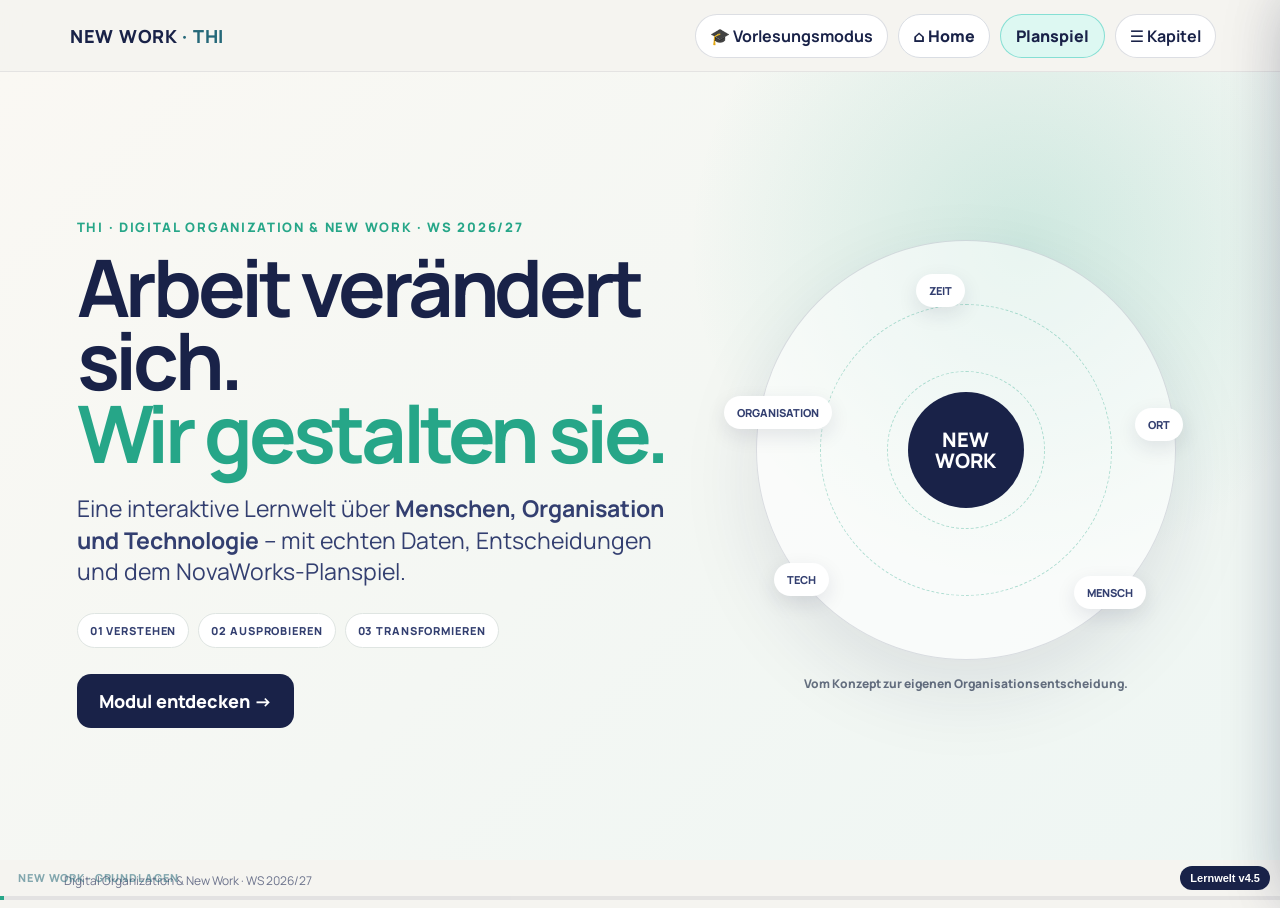
==== index.html @ 6d4b0b39 "Add files via upload" ====
<!doctype html>
<html lang="de">
<head>
  <meta charset="utf-8"/>
  <meta name="viewport" content="width=device-width, initial-scale=1"/>
  <title>New Work Lernwelt · THI</title>
  <link rel="preconnect" href="https://fonts.googleapis.com">
  <link rel="preconnect" href="https://fonts.gstatic.com" crossorigin>
  <link href="https://fonts.googleapis.com/css2?family=Manrope:wght@400;600;700;800&display=swap" rel="stylesheet">
  <link rel="stylesheet" href="styles.css?v=3.4"/>
<style id="k4-responsive-design">
.k4-slide{box-sizing:border-box!important;height:calc(100dvh - 126px)!important;max-height:850px!important;min-height:0!important;overflow:hidden!important;padding:12px 22px 16px!important;display:flex!important;flex-direction:column!important;gap:9px!important;color:#0b2852!important;background:#faf9f5!important}
.k4-slide *{box-sizing:border-box}.k4-top{display:flex;justify-content:space-between;color:#008d7b;font-weight:800;font-size:clamp(10px,1vw,13px);letter-spacing:.12em}.k4-slide h1{font-size:clamp(23px,3vw,40px)!important;line-height:1.07!important;letter-spacing:-.035em!important;margin:0 0 2px!important;max-width:none!important}.k4-slide h2{font-size:clamp(25px,3.1vw,43px)!important;line-height:1.1!important;margin:0!important;letter-spacing:-.03em}.k4-slide h3{font-size:clamp(13px,1.3vw,19px)!important;line-height:1.2!important;margin:0 0 7px!important}.k4-slide p{font-size:clamp(12px,1.12vw,16px)!important;line-height:1.35!important;margin:0!important}.k4-intro{max-width:1000px;color:#344965}.k4-eyebrow{font-size:13px;letter-spacing:.15em;font-weight:800;color:#008d7b;margin-bottom:12px}.k4-panel{padding:clamp(10px,1.4vw,18px);background:#fff;border:1px solid #e9e5dc;border-radius:14px;min-height:0;overflow:hidden}.k4-panel p{color:#344965}.k4-twocol{display:grid;grid-template-columns:1fr 1fr;gap:12px;flex:1;min-height:0;align-content:stretch}.k4-twocol .k4-panel{display:flex;flex-direction:column;justify-content:center}.k4-split{display:grid;grid-template-columns:1fr 1fr;gap:18px;flex:1;min-height:0}.k4-stack{display:grid;grid-template-columns:1fr 1fr;gap:10px;min-height:0}.k4-stack .k4-intro{grid-column:1/-1}.k4-editorial .k4-stack{grid-template-columns:1fr 1fr;grid-template-rows:auto 1fr 1fr}.k4-visual{background:#edf3f0;border-radius:18px;padding:18px;display:flex;flex-direction:column;justify-content:center;gap:12px;min-height:0}.k4-visual>p{font-weight:600}.k4-photo{min-height:0;overflow:hidden;border-radius:18px}.k4-photo img{width:100%;height:100%;object-fit:cover}.k4-bottomnote{padding:10px 16px;border-left:4px solid #008d7b;background:#e9f2ee;border-radius:7px;font-size:clamp(12px,1.05vw,15px);font-weight:700}.k4-hero{display:grid;grid-template-columns:1fr 1fr;gap:20px;flex:1;min-height:0;align-items:center}.k4-hero>div{padding:18px}.k4-hero p{font-size:clamp(16px,1.6vw,22px)!important;margin-top:20px!important}.k4-hero img{width:100%;height:100%;object-fit:cover;border-radius:20px}.k4-pillrow{display:flex;gap:8px;flex-wrap:wrap;margin-top:24px}.k4-pillrow span{padding:9px 12px;background:#e5eee9;border-radius:30px;font-weight:700;font-size:13px}.k4-est-layout{display:grid;grid-template-columns:1.5fr .6fr;gap:18px;flex:1;min-height:0}.k4-est-main{display:flex;flex-direction:column;justify-content:center;gap:14px;min-height:0}.k4-est-main h2{max-width:880px}.k4-options{display:flex;flex-wrap:wrap;gap:9px}.k4-option{background:#f0ede7;border:1px solid #ddd7cb;padding:9px 13px;border-radius:10px;font-weight:700;font-size:clamp(12px,1.15vw,16px)}.k4-reveal{width:max-content;max-width:100%;border:0;border-radius:30px;padding:12px 22px;background:#008d7b;color:#fff;font-weight:800;font-size:15px;cursor:pointer}.k4-answer{background:#e8f4ef;border-left:5px solid #008d7b;padding:12px 16px;border-radius:12px}.k4-answer[hidden]{display:none!important}.k4-answer strong{font-size:clamp(18px,2.2vw,28px)}.k4-answer p{margin:5px 0!important}.k4-answer small{font-size:11px;color:#4d6474}.k4-est-graphic{border-radius:20px;background:#e5f0eb;display:flex;flex-direction:column;align-items:center;justify-content:center;gap:10px;position:relative;overflow:hidden}.k4-num{font-size:clamp(70px,10vw,150px);font-weight:800;line-height:1;z-index:1}.k4-num span{font-size:24px}.k4-circle{position:absolute;width:260px;height:260px;border:3px dashed #a5cbc0;border-radius:50%}.k4-est-graphic p{text-align:center;z-index:1;font-weight:700}.k4-pipeline{display:grid;grid-template-columns:repeat(4,1fr);gap:12px;flex:1;align-items:center}.k4-pipeline>div{background:#e6efec;border-radius:16px;padding:18px;min-height:155px;display:flex;flex-direction:column;justify-content:center;gap:8px}.k4-pipeline b{font-size:28px;color:#008d7b}.k4-pipeline strong{font-size:clamp(15px,1.6vw,23px)}.k4-pipeline span{font-size:13px}.k4-loop{display:grid;grid-template-columns:1fr 1fr;gap:12px}.k4-loop span{padding:18px 8px;background:#fff;border:2px solid #b6d3c8;border-radius:14px;text-align:center;font-weight:800}.k4-ai-flow>div{background:#fff;padding:12px;border-radius:10px;text-align:center;font-weight:700}.k4-ai-flow>span{text-align:center;font-size:21px}.k4-ai-flow small,.k4-visual small{font-size:11px}.k4-peoplegrid{display:grid;grid-template-columns:repeat(4,1fr);gap:10px;flex:1;min-height:0}.k4-peoplegrid article{background:#fff;border:1px solid #e4e0d9;border-radius:16px;padding:14px;display:flex;flex-direction:column;gap:8px;overflow:hidden}.k4-avatar{background:#dcebe6;color:#087b70;width:52px;height:52px;border-radius:50%;display:grid;place-items:center;font-size:26px;font-weight:800}.k4-peoplegrid p{font-size:clamp(11px,1vw,14px)!important}.k4-bar{display:grid;grid-template-columns:75px 1fr 35px;align-items:center;gap:9px}.k4-bar>div{height:12px;border-radius:20px;background:#c8d8d3;overflow:hidden}.k4-bar i{height:100%;display:block;background:#008d7b}.k4-quote{padding:15px 20px;background:#dfece6;border-left:6px solid #008d7b;font-size:clamp(16px,1.5vw,22px);font-weight:700;border-radius:10px}
@media(max-height:760px){.k4-slide{height:calc(100dvh - 108px)!important;padding:7px 16px!important;gap:6px!important}.k4-slide h1{font-size:clamp(22px,2.4vw,33px)!important}.k4-slide h2{font-size:clamp(22px,2.8vw,35px)!important}.k4-panel{padding:9px 12px}.k4-panel h3{margin-bottom:3px!important}.k4-est-main{gap:8px}.k4-reveal{padding:8px 17px}.k4-peoplegrid article{padding:9px}}
@media(max-width:900px){.k4-slide{padding:10px!important}.k4-split{gap:8px}.k4-panel{padding:9px}.k4-est-layout{grid-template-columns:1fr .3fr}.k4-est-graphic p{display:none}.k4-peoplegrid{gap:6px}.k4-peoplegrid article{padding:8px}}


.k4v-slide.k4v-hasbg{position:relative;isolation:isolate;overflow:hidden!important}
.k4v-slide.k4v-hasbg::before{content:"";position:absolute;inset:0;background-image:var(--k4bg);background-size:cover;background-position:center;opacity:.12;z-index:-2}
.k4v-slide.k4v-hasbg::after{content:"";position:absolute;inset:0;background:linear-gradient(180deg,rgba(251,250,247,.93),rgba(251,250,247,.98));z-index:-1}
.k4v-bg-people{--k4bg:url(assets/block3/k4_leadership_photo.png)}
.k4v-bg-office{--k4bg:url(assets/block3/k4_strategy_photo.png)}
.k4v-bg-lounge{--k4bg:url(assets/block3/k4_discussion_photo.png)}
.k4v-bg-focus{--k4bg:url(assets/block3/k4_collab_photo.png)}
.k4v-bg-collab{--k4bg:url(assets/block3/k4_profiles_photo.png)}
.k4v-bg-meeting{--k4bg:url(assets/block3/k4_strategy_photo.png)}
.k4v-bg-hybrid{--k4bg:url(assets/block3/k4_care_photo.png)}
.k4v-bg-teamwork{--k4bg:url(assets/block3/k4_discussion_photo.png)}
.k4v-slide .k4v-covercopy,.k4v-slide .k4v-mediacopy,.k4v-slide .k4v-finalcopy,.k4v-slide .k4v-covergrid>div,.k4v-slide .k4v-takeaway,.k4v-slide .k4v-foot,.k4v-slide .k4v-call,.k4v-slide .k4v-side,.k4v-slide .k4v-stat,.k4v-slide .k4v-note,.k4v-slide .k4v-box{backdrop-filter:saturate(1.05);}
.k4v-slide .k4v-covercopy,.k4v-slide .k4v-mediacopy,.k4v-slide .k4v-finalcopy{background:rgba(255,255,255,.78);border:1px solid rgba(16,43,78,.08);border-radius:22px;padding:18px 20px}
.k4v-photo{box-shadow:0 10px 28px rgba(16,43,78,.12)}
.k4v-photo.k4v-photo-contain{background-size:contain!important;background-repeat:no-repeat;background-position:center;background-color:#f2f5f5}

.k4v-slide.k4v-hasbg::before{opacity:.18!important;filter:saturate(1.02) contrast(1.02)}
.k4v-slide .k4v-photo{background-color:#eef3f2;background-size:cover;background-position:center;overflow:hidden}
.k4v-slide .k4v-photo::after{content:"";position:absolute;inset:0;background:linear-gradient(180deg,rgba(0,0,0,.04),rgba(0,0,0,.18));pointer-events:none}
.k4v-slide .k4-photo-label{position:absolute;left:18px;bottom:16px;background:rgba(255,255,255,.88);padding:8px 12px;border-radius:999px;color:#0f6f69;font-weight:700;backdrop-filter:blur(6px)}
.k4v-slide .k4v-body{position:relative}
.k4v-photostamp{position:absolute;right:12px;bottom:10px;width:220px;height:128px;border-radius:18px;overflow:hidden;border:1px solid rgba(16,43,78,.08);box-shadow:0 12px 30px rgba(16,43,78,.16)}
.k4v-photostamp-image{width:100%;height:100%;background-size:cover;background-position:center}
.k4v-slide.k4v-cycle .k4v-photostamp,.k4v-slide.k4v-ai .k4v-photostamp,.k4v-slide.k4v-tools .k4v-photostamp,.k4v-slide.k4v-debrief .k4v-photostamp{width:240px;height:136px}
.k4v-slide.k4v-profiles .k4v-photostamp,.k4v-slide.k4v-reveal-slide .k4v-photostamp{top:10px;bottom:auto}
.k4v-slide.k4v-final .k4v-finalgrid{align-items:stretch}
.k4v-slide.k4v-final .k4v-photo{min-height:290px}

.k4v-slide .k4v-takeaway{background:rgba(230,245,242,.86)}
.sim-pane[data-pane="promotion"] .mission-list{display:grid;gap:14px}
.sim-pane[data-pane="promotion"] .mission{align-items:flex-start}

/* Kapitel 4 – didaktisch neu gestaltet, 2026-10-29 */
.k4v-slide{box-sizing:border-box!important;display:flex!important;flex-direction:column!important;gap:clamp(10px,1.6vh,18px)!important;height:min(100%,calc(100dvh - 112px))!important;min-height:0!important;padding:clamp(14px,2vh,25px) clamp(18px,2.5vw,42px)!important;overflow:hidden!important;color:#102b4e;background:#fbfaf7}
.k4v-slide *{box-sizing:border-box}.k4v-top{display:flex;justify-content:space-between;gap:16px;align-items:center;font-size:clamp(10px,1.05vw,13px);font-weight:800;letter-spacing:.12em;color:#008c80}.k4v-top b{color:#b9b1a2}.k4v-heading{flex:0 0 auto}.k4v-heading h1{font-size:clamp(25px,3.15vw,46px)!important;line-height:1.07!important;letter-spacing:-.035em!important;margin:0!important;max-width:1100px}.k4v-heading p{font-size:clamp(14px,1.25vw,18px)!important;line-height:1.3!important;margin:8px 0 0!important}.k4v-body{flex:1;min-height:0;display:flex;flex-direction:column;justify-content:center}.k4v-foot{font-size:clamp(10px,.9vw,12px);color:#52667a;border-top:1px solid #e1e4e5;padding-top:7px;flex-shrink:0}.k4v-slide h2{font-size:clamp(20px,2.1vw,29px)!important;line-height:1.13!important;margin:0 0 13px!important}.k4v-slide h3{font-size:clamp(17px,1.45vw,21px)!important;line-height:1.16!important;margin:0 0 8px!important}.k4v-slide p{font-size:clamp(14px,1.23vw,18px)!important;line-height:1.4!important;margin:0 0 12px!important}.k4v-covergrid,.k4v-mediawide,.k4v-finalgrid{display:grid;grid-template-columns:1fr 1fr;gap:clamp(16px,2.3vw,32px);height:100%;min-height:0}.k4v-photo{min-height:0;border-radius:22px;background-size:cover;background-position:center;position:relative;overflow:hidden}.k4v-photo:after{content:"";position:absolute;inset:50% 0 0;background:linear-gradient(transparent,rgba(4,22,43,.62))}.k4v-photo span{position:absolute;bottom:20px;left:24px;z-index:1;color:#fff;font-size:22px;font-weight:800}.k4v-covercopy,.k4v-mediacopy,.k4v-finalcopy{display:flex;flex-direction:column;justify-content:center;gap:clamp(10px,1.4vh,18px);min-height:0}.k4v-tag,.k4v-kicker,.k4v-step{font-size:12px;font-weight:850;letter-spacing:.12em;color:#008e7e}.k4v-covercopy h2{font-size:clamp(23px,2.5vw,36px)!important}.k4v-chips,.k4v-steps{display:flex;gap:8px;flex-wrap:wrap}.k4v-chips span,.k4v-steps span{background:#e5f2ed;border:1px solid #b8d9ce;border-radius:999px;padding:8px 12px;font-size:13px;font-weight:750}.k4v-estgrid{display:grid;grid-template-columns:1.35fr .65fr;gap:28px;align-items:stretch;height:100%;min-height:0}.k4v-question{display:flex;flex-direction:column;justify-content:center;align-items:flex-start;gap:clamp(12px,2vh,23px)}.k4v-bigquestion{font-size:clamp(22px,2.45vw,37px);font-weight:850;letter-spacing:-.03em;line-height:1.17;max-width:780px}.k4v-options{display:flex;flex-wrap:wrap;gap:10px}.k4v-options span{padding:10px 17px;border:1px solid #d1dcd9;background:white;border-radius:12px;font-size:clamp(14px,1.3vw,18px);font-weight:750}.k4v-reveal{background:#007f73!important;color:white!important;border:0!important;border-radius:12px!important;padding:13px 20px!important;font-size:16px!important;font-weight:800!important;cursor:pointer}.k4v-answer{padding:13px 18px!important;background:#e9f6ee!important;border:1px solid #abd4c2!important;border-radius:14px!important;width:min(100%,720px)}.k4v-answer[hidden]{display:none!important}.k4v-answer strong{font-size:clamp(20px,2vw,29px)}.k4v-answer p{margin:5px 0!important}.k4v-answer small{font-size:12px;color:#52667a}.k4v-estart{border-radius:24px;background:radial-gradient(circle at 50% 42%,#cce9df,#e8f0ec 58%,#f2f2ed);display:flex;flex-direction:column;align-items:center;justify-content:center;padding:20px;text-align:center}.k4v-estmark{font-size:clamp(90px,13vw,210px);line-height:1;color:#0b7d72;font-weight:900}.k4v-estart p{max-width:250px;color:#40576a}.k4v-pipeline,.k4v-broken,.k4v-cyclelayout,.k4v-airow,.k4v-scorelayout,.k4v-decision,.k4v-debriefgrid{display:grid;grid-template-columns:1fr 1fr;gap:26px;height:100%;min-height:0}.k4v-pipe{display:flex;flex-direction:column;align-items:center;justify-content:center;gap:5px}.k4v-pipestep{width:var(--w);padding:clamp(12px,1.8vh,23px);background:#e2f0e9;border:2px solid #b5d6c8;border-radius:16px;text-align:center}.k4v-pipestep:nth-of-type(3){background:#cfe7e1}.k4v-pipestep:last-child{background:#b6d9d0}.k4v-pipestep span{display:block;font-size:clamp(14px,1.3vw,19px);font-weight:800}.k4v-pipestep strong{display:block;font-size:clamp(12px,1.08vw,16px);font-weight:500}.k4v-down{font-size:22px;color:#0b8c7c}.k4v-aside,.k4v-brokenexplain,.k4v-cyclecopy,.k4v-ai-copy,.k4v-scorecopy,.k4v-decisionright,.k4v-decisionleft{display:flex;flex-direction:column;justify-content:center;padding:clamp(16px,2vw,30px);background:white;border:1px solid #e1e5e3;border-radius:20px;min-height:0}.k4v-note,.k4v-muted{font-size:clamp(11px,.98vw,14px)!important;color:#586b7c}.k4v-note{background:#f3f1ec;padding:9px 12px;border-radius:10px}.k4v-brokenstory{border-radius:24px;background:#e5f2ec;display:flex;flex-direction:column;justify-content:center;align-items:center;text-align:center;padding:22px}.k4v-number{font-size:clamp(58px,7vw,100px);font-weight:900;line-height:1}.k4v-number span{font-size:clamp(19px,2vw,27px);font-weight:700}.k4v-number.accent{color:#008c7c}.k4v-versus{font-size:14px;color:#647589;margin:6px}.k4v-takeaway{background:#e8f4ee;border-left:5px solid #008e7e;border-radius:8px;padding:14px 16px;font-size:clamp(13px,1.18vw,17px);line-height:1.38}.k4v-cycle{position:relative;border-radius:24px;background:#e9f2ed;display:grid;grid-template-columns:1fr 1fr;grid-template-rows:1fr 1fr;gap:24px;padding:28px;min-height:0}.k4v-cycnode{display:flex;align-items:center;gap:10px;background:white;border:2px solid #afd4c4;border-radius:15px;padding:15px;z-index:1}.k4v-cycnode b{display:grid;place-items:center;flex:0 0 35px;height:35px;background:#007e73;color:white;border-radius:50%}.k4v-cycnode span{font-size:clamp(13px,1.15vw,17px);font-weight:750}.k4v-cyclecenter{position:absolute;top:50%;left:50%;transform:translate(-50%,-50%);z-index:2;background:#007d72;color:white;border:6px solid #e9f2ed;border-radius:50%;width:130px;height:130px;display:grid;place-items:center;text-align:center;font-size:16px;font-weight:800}.k4v-cycarrow{position:absolute;font-size:35px;font-weight:900;color:#007e73;z-index:2}.k4v-cycarrow.a1{left:50%;top:15%;transform:translateX(-50%)}.k4v-cycarrow.a2{right:20%;top:50%;transform:translateY(-50%)}.k4v-cycarrow.a3{left:50%;bottom:12%;transform:translateX(-50%)}.k4v-ai-process{display:flex;flex-direction:column;justify-content:center;align-items:stretch;gap:4px;background:#e9f2ed;border-radius:20px;padding:20px}.k4v-ai-step{display:flex;align-items:center;gap:16px;background:white;border:1px solid #cbded6;padding:clamp(11px,1.5vh,20px);border-radius:14px}.k4v-ai-step span{display:grid;place-items:center;background:#007d72;color:white;width:38px;height:38px;border-radius:50%;font-weight:850}.k4v-ai-step b{display:block;font-size:clamp(15px,1.3vw,19px)}.k4v-ai-step small{font-size:clamp(12px,1vw,15px)}.k4v-ai-step.warn{border-color:#d6a06b;background:#fff7ed}.k4v-ai-arrow{text-align:center;font-size:21px;color:#008e7e}.k4v-case{padding:13px;border:1px solid #dfd0b9;border-radius:12px;background:#fff8ee;font-size:clamp(13px,1.08vw,16px);line-height:1.4}.k4v-toolgrid,.k4v-factgrid,.k4v-profilegrid{display:grid;grid-template-columns:1fr 1fr;gap:15px;min-height:0;flex:1}.k4v-card{border-radius:18px;background:#fff;border:1px solid #dfe6e1;padding:clamp(13px,1.6vw,24px);display:flex;flex-direction:column;justify-content:center}.k4v-bottomline{font-size:clamp(14px,1.25vw,18px);font-weight:800;text-align:center;background:#e4f2e9;border-radius:12px;padding:11px}.k4v-mediawide.reverse{grid-template-columns:1.1fr .9fr}.k4v-profile{display:flex;align-items:center;gap:17px;background:#fff;border:1px solid #dce5df;border-radius:17px;padding:clamp(12px,1.4vw,21px)}.k4v-avatar{width:clamp(65px,7vw,100px);height:clamp(65px,7vw,100px);border-radius:50%;flex:0 0 auto;display:grid;place-items:center;font-size:clamp(28px,3vw,44px);font-weight:900;color:#fff;background:#376d7d}.k4v-avatar.av1{background:#b56b62}.k4v-avatar.av2{background:#607c4c}.k4v-avatar.av3{background:#7d668e}.k4v-role{font-size:clamp(12px,1vw,15px);color:#536d7a;font-weight:700;margin-bottom:6px}.k4v-profile p{margin:0!important}.k4v-task{display:flex;gap:20px;align-items:center;background:#dff0e8;border-radius:14px;padding:13px 18px;font-size:clamp(13px,1.12vw,17px)}.k4v-task b{flex:0 0 auto}.k4v-score{display:flex;flex-direction:column;justify-content:center;gap:clamp(12px,2vh,22px);padding:25px;background:#e7f1ec;border-radius:20px}.k4v-scoreline{display:grid;grid-template-columns:90px 1fr 42px;gap:12px;align-items:center;font-size:clamp(15px,1.3vw,19px);font-weight:800}.k4v-track{height:20px;background:#cbdcd5;border-radius:999px;overflow:hidden}.k4v-track i{display:block;background:#00877a;height:100%;border-radius:999px}.k4v-weightrow{display:flex;justify-content:space-between;border-bottom:1px solid #e1e6e4;padding:9px 0;font-size:clamp(14px,1.15vw,17px)}.k4v-decisionright ol{padding-left:23px;font-size:clamp(15px,1.3vw,19px);line-height:1.7}.k4v-debriefhero{background:#e2f0e9;border-radius:20px;padding:28px;display:flex;flex-direction:column;justify-content:center}.k4v-debriefhero span{font-size:12px;letter-spacing:.13em;color:#007d72;font-weight:900}.k4v-debriefquestions{display:flex;flex-direction:column;justify-content:center;gap:13px}.k4v-debriefquestions>div{display:flex;align-items:center;gap:15px;background:#fff;border:1px solid #e1e7e2;border-radius:13px;padding:14px;font-size:clamp(14px,1.2vw,18px)}.k4v-debriefquestions b{color:#008e7e;font-size:24px}.k4v-finalgrid{grid-template-columns:.9fr 1.1fr}.k4v-finalpoint{display:flex;gap:13px;align-items:center}.k4v-finalpoint b{flex:0 0 42px;height:42px;border-radius:50%;display:grid;place-items:center;background:#007e73;color:white}.k4v-finalpoint p{margin:0!important}
@media(max-width:950px){.k4v-slide{padding:13px 16px!important;gap:9px!important}.k4v-heading h1{font-size:clamp(23px,3vw,34px)!important}.k4v-slide p{font-size:13px!important}.k4v-slide h2{font-size:20px!important}.k4v-slide h3{font-size:16px!important}.k4v-covergrid,.k4v-mediawide,.k4v-estgrid,.k4v-pipeline,.k4v-broken,.k4v-cyclelayout,.k4v-airow,.k4v-scorelayout,.k4v-decision,.k4v-debriefgrid{gap:12px}.k4v-card{padding:10px}.k4v-cycle{padding:12px;gap:10px}.k4v-cyclecenter{width:85px;height:85px;font-size:11px}.k4v-cycnode{padding:7px;gap:5px}.k4v-cycnode b{flex-basis:25px;height:25px}.k4v-cycnode span{font-size:11px}.k4v-estmark{font-size:90px}.k4v-profile{padding:9px;gap:10px}.k4v-avatar{width:55px;height:55px;font-size:24px}.k4v-foot{font-size:10px}}
@media(max-height:690px){.k4v-slide{padding-top:10px!important;padding-bottom:9px!important;gap:7px!important}.k4v-heading h1{font-size:clamp(22px,2.5vw,34px)!important}.k4v-slide p{font-size:clamp(12px,1.05vw,15px)!important;line-height:1.28!important;margin-bottom:7px!important}.k4v-slide h2{font-size:clamp(17px,1.7vw,24px)!important;margin-bottom:7px!important}.k4v-slide h3{font-size:clamp(14px,1.2vw,18px)!important;margin-bottom:4px!important}.k4v-photo{border-radius:13px}.k4v-score{gap:7px}.k4v-estmark{font-size:85px}.k4v-takeaway{padding:9px}.k4v-foot{padding-top:4px}.k4v-cycnode{padding:8px}}


/* Kapitel 4: collision fixes and presentation-safe layouts */
.k4v-slide.k4v-photo-slide,.k4v-slide.k4v-reveal-slide{background:#fbfaf7!important;color:#102b4e!important}
.k4v-slide .k4v-reveal-btn{background:#007f73!important;color:#fff!important;border:0!important;border-radius:12px!important;padding:13px 20px!important;font-size:16px!important;font-weight:800!important;cursor:pointer}
.k4v-slide .k4v-photo{background-size:cover!important;background-repeat:no-repeat!important;background-position:center!important;min-height:0!important;position:relative!important;overflow:hidden!important}
.k4v-slide .k4v-photo:after{display:none!important}
.k4v-slide .k4v-mediawide{height:100%!important;min-height:0!important;align-items:stretch!important}
.k4v-slide .k4v-mediacopy{min-width:0!important;overflow:hidden!important;padding:12px!important}
.k4v-slide .k4v-mediacopy h2{font-size:clamp(19px,1.9vw,27px)!important;overflow-wrap:break-word!important}
.k4v-slide .k4v-mediacopy p{font-size:clamp(13px,1.12vw,17px)!important}
.k4v-slide .k4v-mediawide .k4v-photo{height:100%!important;max-height:390px!important}
.k4v-slide .k4v-cyclelayout{grid-template-columns:1.04fr .96fr!important;gap:18px!important}
.k4fixed-cycle{display:flex;flex-direction:column;justify-content:center;gap:4px;background:#eaf3ef;border-radius:18px;padding:15px 20px;min-height:0;overflow:hidden}
.k4fixed-step{display:flex;align-items:center;gap:15px;background:#fff;border:1px solid #bad9ce;border-radius:13px;padding:12px 15px;min-height:0}
.k4fixed-step b{flex:0 0 32px;display:grid;place-items:center;width:32px;height:32px;border-radius:50%;background:#007e73;color:#fff;font-size:17px}
.k4fixed-step span{font-size:clamp(13px,1.16vw,17px);font-weight:650;line-height:1.3}
.k4fixed-arrow{text-align:center;color:#007e73;font-size:19px;line-height:1}
.k4fixed-loop{text-align:center;color:#007e73;font-size:clamp(13px,1.1vw,16px);font-weight:800;margin-top:5px}
.k4v-slide .k4fixed-facts{display:grid;grid-template-columns:1fr 1fr;grid-template-rows:1fr 1fr;gap:13px;flex:1;min-height:0}
.k4v-slide .k4fixed-card{background:#fff!important;color:#102b4e!important;border:1px solid #cbded6!important;border-radius:16px!important;padding:clamp(12px,1.5vw,22px)!important;display:flex!important;flex-direction:column!important;justify-content:center!important;min-height:0!important}
.k4v-slide .k4fixed-card h3{color:#102b4e!important;margin:0 0 9px!important;font-size:clamp(18px,1.5vw,22px)!important}
.k4v-slide .k4fixed-card p{color:#243e57!important;font-size:clamp(14px,1.17vw,18px)!important;line-height:1.4!important;margin:0!important;opacity:1!important;visibility:visible!important}
.k4v-slide .k4v-task{color:#102b4e!important;background:#dff0e8!important;flex-shrink:0!important}
.k4v-slide .k4v-task *{color:#102b4e!important}
@media(max-width:900px){.k4v-slide .k4v-mediawide,.k4v-slide .k4v-cyclelayout{grid-template-columns:1fr 1fr!important;gap:10px!important}.k4v-slide .k4v-mediacopy{padding:5px!important}.k4fixed-cycle{padding:9px}.k4fixed-step{padding:7px}}


/* Block 3 Kapitel 4: neue Fotostrecke; keine Foto-Overlays */
.k4v-slide.k4v-hasbg::before{background-image:var(--k4bg)!important;opacity:.17!important;background-position:center 38%!important;background-size:cover!important;filter:none!important}
.k4v-slide.k4v-hasbg::after{background:linear-gradient(90deg,rgba(250,249,246,.94),rgba(250,249,246,.84))!important}
.k4v-slide .k4v-photo{background-size:contain!important;background-repeat:no-repeat!important;background-position:center!important;background-color:#e9eeeb!important;box-shadow:none!important}
.k4v-slide .k4v-photo::after{display:none!important}
.k4v-slide .k4v-photostamp{display:none!important}
.k4v-slide .k4v-photo-slide .k4v-photo{min-height:220px}
.k4v-slide .k4v-finalgrid .k4v-photo{background-size:contain!important}

/* Block 3 · Kapitel 6: Career Workshop */
.b3-career{box-sizing:border-box;max-height:100%;overflow:auto;padding:clamp(12px,2vw,28px)!important;display:flex;flex-direction:column;gap:12px}
.b3-career h1{font-size:clamp(30px,3.5vw,49px)!important;line-height:1.08!important;margin:2px 0!important;max-width:1100px}
.b3-career .lead{font-size:clamp(15px,1.5vw,20px)!important;line-height:1.3;margin:0 0 4px}
.b3career-grid{display:grid;grid-template-columns:repeat(4,minmax(0,1fr));gap:12px}
.b3career-grid article,.b3career-split>div,.b3career-stats article{background:rgba(255,255,255,.93);border:1px solid #dbe6e4;border-radius:16px;padding:15px;min-width:0}
.b3career-grid h3,.b3career-split h3{font-size:clamp(16px,1.5vw,21px);margin:5px 0 8px;color:#0b274a}
.b3career-grid p,.b3career-split p,.b3career-split li{font-size:clamp(13px,1.18vw,16px);line-height:1.32;margin:0 0 5px}
.b3career-num{color:#008a7d;font-weight:800;letter-spacing:.06em;font-size:16px}
.b3career-takeaway{background:#e6f4ef;border-left:5px solid #008a7d;border-radius:10px;padding:12px 16px;font-size:clamp(14px,1.2vw,17px)}
.b3career-stats{display:grid;grid-template-columns:repeat(4,minmax(0,1fr));gap:12px}
.b3career-stats article{display:flex;flex-direction:column;gap:6px;background:#edf7f4}
.b3career-stats strong{font-size:clamp(26px,3vw,43px);color:#007e73;line-height:1}
.b3career-stats span{font-size:clamp(12px,1.1vw,15px);line-height:1.3}
.b3career-split{display:grid;grid-template-columns:1fr 1fr;gap:12px}
.b3career-split ol{padding-left:21px;margin:4px 0}
.b3career-five{grid-template-columns:repeat(5,minmax(0,1fr))}
.b3-career .source-note{font-size:11px;line-height:1.25;margin:0}
@media(max-width:900px){.b3career-grid,.b3career-stats{grid-template-columns:repeat(2,minmax(0,1fr))}.b3career-five{grid-template-columns:repeat(3,minmax(0,1fr))}}


/* Kapitel 6 – KI-Recruiter Challenge: scoped layout */
.b3new.ai-recruiter{background:linear-gradient(130deg,#f9faf9 0%,#f4f8f7 65%,#eef7f5 100%);color:#10264a;overflow:auto}
.ai-recruiter .b3new-kicker{letter-spacing:.14em;color:#008f82;font-weight:800}
.ai-recruiter h1{font-size:clamp(2rem,4vw,4rem);line-height:1.05;margin:.3em 0 .45em;letter-spacing:-.04em}
.ai-recruiter .ai-lead{font-size:clamp(1rem,1.6vw,1.35rem);max-width:850px;line-height:1.42}
.ai-recruiter .ai-layout{display:grid;grid-template-columns:1fr 1fr;gap:18px;align-items:stretch;margin-top:20px}
.ai-recruiter .ai-panel{background:rgba(255,255,255,.92);border:1px solid #dfe9e7;border-radius:22px;padding:20px;box-shadow:0 12px 30px #10264a0b;min-width:0}
.ai-recruiter .ai-panel h2{font-size:clamp(1.2rem,2vw,1.8rem);margin:0 0 12px}
.ai-recruiter .ai-panel p,.ai-recruiter .ai-panel li{font-size:clamp(.93rem,1.2vw,1.13rem);line-height:1.42}
.ai-recruiter .ai-panel li{margin:0 0 9px}
.ai-recruiter .ai-tags{display:flex;gap:10px;flex-wrap:wrap;margin-top:14px}
.ai-recruiter .ai-tag{padding:8px 12px;border-radius:999px;background:#d9f4ed;color:#075e57;font-weight:750;font-size:.9rem}
.ai-recruiter .ai-dark{background:#10264a;color:white}
.ai-recruiter .ai-dark h2,.ai-recruiter .ai-dark p{color:white}
.ai-recruiter .ai-quote{border-left:5px solid #00a995;padding:10px 14px;background:#eef8f5;border-radius:0 12px 12px 0;margin:12px 0}
.ai-recruiter .ai-steps{display:grid;grid-template-columns:repeat(4,1fr);gap:12px;margin-top:18px}
.ai-recruiter .ai-step{border-radius:18px;background:white;border:1px solid #dbe7e5;padding:16px;min-height:135px}
.ai-recruiter .ai-step b{display:block;color:#008c80;font-size:1.2rem;margin-bottom:10px}
.ai-recruiter .ai-step span{font-size:1rem;line-height:1.35}
.ai-recruiter .ai-criteria{display:grid;grid-template-columns:1fr auto;gap:8px 15px;font-size:1.1rem}
.ai-recruiter .ai-criteria div{padding:7px 0;border-bottom:1px solid #e3e9e8}
.ai-recruiter .ai-footer{margin-top:16px;padding:12px 16px;border-radius:14px;background:#e2f5f0;color:#07574e;font-weight:700}
@media(max-width:850px){.ai-recruiter .ai-layout{grid-template-columns:1fr}.ai-recruiter .ai-steps{grid-template-columns:repeat(2,1fr)}}

</style>
<style id="k4-final-audit">
/* FINAL K4 image quality control – excludes ALL automatically injected stock images */
.k4v-slide{isolation:isolate;box-sizing:border-box!important;min-height:0!important;overflow:hidden!important}
.k4v-slide .b3-human-photo-strip,.k4v-slide .b3-photo-strip,.k4v-slide .scene-photo,.k4v-slide>.photo-strip,.k4v-slide>.b3-human-photo-strip{display:none!important}
.k4v-slide img:not(.k4-approved-image){display:none!important}
.k4v-slide .k4v-photo{background-repeat:no-repeat!important;background-size:contain!important;background-position:center!important;max-width:100%!important;min-width:0!important;filter:none!important;image-rendering:auto!important}
.k4v-slide.k4v-estimate{display:flex!important;flex-direction:column!important;height:calc(100dvh - 115px)!important;max-height:none!important;padding:20px 34px!important}
.k4v-slide.k4v-estimate .k4v-body{flex:1!important;min-height:0!important;display:flex!important;align-items:center!important}
.k4v-slide.k4v-estimate .k4v-estgrid{display:grid!important;grid-template-columns:minmax(0,1.65fr) minmax(250px,.7fr)!important;gap:clamp(12px,3vw,38px)!important;width:100%!important;align-items:center!important}
.k4v-slide.k4v-estimate .k4v-question{max-width:900px!important}
.k4v-slide.k4v-estimate .k4v-estart{background:linear-gradient(160deg,#e2f4ef,#e8eff8)!important;min-height:220px!important;max-height:49vh!important;display:flex!important;flex-direction:column!important;justify-content:center!important;align-items:center!important;overflow:hidden!important;border-radius:24px!important;padding:20px!important}
.k4v-slide.k4v-estimate .k4v-estmark{font-size:clamp(60px,9vw,130px)!important;line-height:1!important;color:#007f70!important;font-weight:900!important}
.k4v-slide.k4v-estimate .k4v-estart p{max-width:230px!important;text-align:center!important;font-size:clamp(13px,1.15vw,17px)!important}
.k4v-slide.k4v-estimate .k4v-bigquestion{font-size:clamp(24px,3vw,43px)!important;line-height:1.16!important}
.k4v-slide.k4v-estimate .k4v-heading{display:none!important}
.k4v-slide.k4v-estimate .k4v-answer{padding:10px 14px!important;max-height:25vh!important;overflow:auto!important}
.k4v-slide .k4v-mediawide{min-width:0!important;display:grid!important;grid-template-columns:minmax(260px,.84fr) minmax(0,1.16fr)!important;gap:24px!important;align-items:center!important}
.k4v-slide .k4v-mediawide .k4v-photo{width:100%!important;min-height:240px!important;height:min(47vh,400px)!important;max-height:400px!important}
.k4v-slide .k4v-mediacopy{min-width:0!important;overflow-wrap:normal!important}
.k4v-slide .k4v-mediawide .k4v-mediacopy h2{font-size:clamp(22px,2.5vw,36px)!important}
.k4v-slide .k4v-covergrid .k4v-photo{min-height:240px!important;max-height:48vh!important}
.k4v-slide .k4v-covergrid,.k4v-slide .k4v-finalgrid{min-width:0!important}
.k4v-slide.k4v-gamecover .k4v-photo{max-width:670px!important;max-height:40vh!important}
@media(max-width:760px){.k4v-slide.k4v-estimate .k4v-estgrid{grid-template-columns:minmax(0,1fr)!important}.k4v-slide.k4v-estimate .k4v-estart{display:none!important}.k4v-slide .k4v-mediawide{grid-template-columns:1fr!important}.k4v-slide .k4v-mediawide .k4v-photo{height:23vh!important;min-height:100px!important}}
</style>
  <link rel="stylesheet" href="block2-update.css?v=20261029"/>
<link rel="stylesheet" href="block2-kahoot-update.css?v=20261029"/>
</head>
<body>
  <header class="topbar">
    <button class="brand" data-go="home">NEW WORK <span>· THI</span></button>
    <div class="top-actions">
      <button id="modeBtn" class="ghost">🎓 Vorlesungsmodus</button>
      <button id="homeBtn" class="home-btn" type="button" title="Zur Übersicht" onclick="if(window.go){window.go(0)}else{location.reload()}">⌂ Home</button><button id="simulationBtn" class="simulation-top-btn">Planspiel</button><button id="menuBtn" class="ghost" type="button" onclick="document.getElementById('drawer').classList.add('open');document.getElementById('drawerBackdrop').classList.add('open')">☰ Kapitel</button>
    </div>
  </header>

  <div id="drawerBackdrop" class="drawer-backdrop" onclick="document.getElementById('drawer').classList.remove('open');this.classList.remove('open')"></div>
  <aside id="drawer" class="drawer">
    <button class="close" id="closeDrawer" type="button" onclick="document.getElementById('drawer').classList.remove('open');document.getElementById('drawerBackdrop').classList.remove('open')">×</button>
    <p class="eyebrow">LERNWELT</p>
    <h2>New Work · Grundlagen</h2>
    <nav id="drawerNav"></nav>
  </aside>

  <button id="exitPresentation" class="exit-presentation">✕ Lernmodus</button>
  <div class="presentation-nav" aria-label="Vorlesungsnavigation">
    <button id="presentationPrev" type="button" onclick="window.prevScene && window.prevScene()">← Zurück</button>
    <button id="presentationNext" type="button" onclick="window.nextScene && window.nextScene()">Weiter →</button>
  </div>
  <main id="app"></main>

  <footer>
    <span>Digital Organization & New Work · WS 2026/27</span>
    <span id="progressText"></span>
  </footer>

<div class="progressbar"><span id="progressBar"></span></div><div class="chapter-tag" id="chapterTag">NEW WORK · GRUNDLAGEN</div>

<aside id="simulationPanel" class="simulation-panel" aria-hidden="true">
  <div class="sim-head">
    <div><small>BLOCK 1 · DURCHGÄNGIGES PLANSPIEL</small><h2>NovaWorks Transformation Lab</h2></div>
    <button id="closeSimulation" class="sim-close" aria-label="Planspiel schließen">×</button>
  </div>
  <div class="sim-tabs">
    <button class="sim-tab active" data-simtab="company">Unternehmen</button>
    <button class="sim-tab" data-simtab="missions">Aufträge</button>
    <button class="sim-tab" data-simtab="board">Transformationsboard</button>
    <button class="sim-tab" data-simtab="promotion">Planspiele · Block 3</button>
  </div>
  <div class="sim-scroll">
    <section class="sim-pane" data-pane="promotion"><p class="sim-kicker">BLOCK 3 · KAPITEL 1–4 · PLANSPIELE</p><h3>Alle Planspiele in Block 3</h3><p class="sim-intro">Hier sind die vier Übungen aus Kapitel 1 bis 4 direkt verlinkt. So könnt ihr sie unabhängig vom Kapitelregister aufrufen.</p><div class="mission-list"><article class="mission current"><div class="mission-no">01</div><div><h4>Kapitel 1 · NovaWorks Skill Gap</h4><p>Skills analysieren, Mitarbeitende zuordnen und mit 30 Budgetpunkten einen realistischen Maßnahmenplan entwickeln.</p><button class="mission-jump" data-jump-scene="b3c1-case">Briefing öffnen</button><button class="mission-jump" data-jump-scene="b3c1-game">Arbeitsauftrag</button><button class="mission-jump" data-jump-scene="b3c1-debrief">Auswertung</button></div></article><article class="mission current"><div class="mission-no">02</div><div><h4>Kapitel 2 · Generation Clash</h4><p>Vier Personenprofile analysieren, Konfliktursachen finden und konkrete Teamregeln ohne Generationsstereotype entwickeln.</p><button class="mission-jump" data-jump-scene="b3x2-briefing">Briefing öffnen</button><button class="mission-jump" data-jump-scene="b3x2-cases">Profile öffnen</button><button class="mission-jump" data-jump-scene="b3x2-gameplus">Auswertung</button></div></article><article class="mission current"><div class="mission-no">03</div><div><h4>Kapitel 3 · Leadership Inbox</h4><p>Fünf Führungsfälle priorisieren, Entscheidungen treffen, Risiken benennen und Verantwortlichkeiten festlegen.</p><button class="mission-jump" data-jump-scene="b3c3-inbox">Arbeitsauftrag</button><button class="mission-jump" data-jump-scene="b3c3-inbox-cases">Fälle öffnen</button></div></article><article class="mission current"><div class="mission-no">04</div><div><h4>Kapitel 4 · The Promotion Decision</h4><p>Eine Beförderungsentscheidung in vier Runden treffen, neue Informationen bewerten und KI-Bias reflektieren.</p><button class="mission-jump" data-jump-scene="b3k4-game-start">Briefing öffnen</button><button class="mission-jump" data-jump-scene="b3k4-game-profiles">Kandidaturen</button><button class="mission-jump" data-jump-scene="b3k4-game-reveal">Runde 2</button><button class="mission-jump" data-jump-scene="b3k4-game-ai">KI-Audit</button><button class="mission-jump" data-jump-scene="b3k4-debrief">Auswertung</button></div></article></div></section>
    <section class="sim-pane active" data-pane="company">
      <p class="sim-kicker">AUSGANGSLAGE</p>
      <h3>NovaWorks GmbH</h3>
      <p class="sim-intro">Sie sind das Transformationsteam. Ihre Aufgabe: NovaWorks im Laufe von Block 1 zu einer tragfähigen New-Work-Organisation weiterzuentwickeln – ohne die operative Realität auszublenden.</p>
      <div class="sim-facts">
        <div><b>850</b><span>Beschäftigte weltweit</span></div>
        <div><b>3</b><span>Arbeitswelten</span></div>
        <div><b>2026/27</b><span>Planspielzeit</span></div>
      </div>
      <div class="sim-company-grid">
        <article><span>🏭</span><b>Produktion</b><p>Schichtgebundene Arbeit, Maschinen und physische Anwesenheit.</p></article>
        <article><span>🎧</span><b>Kundenservice</b><p>Erreichbarkeit und Servicezeiten müssen zuverlässig abgedeckt sein.</p></article>
        <article><span>💻</span><b>Entwicklung & Verwaltung</b><p>Wissensarbeit mit größerem Spielraum für Zeit und Ort.</p></article>
      </div>
      <div class="sim-start-state sim-hub"><h4>Unternehmensakte · alle Informationen</h4><p>Öffnen Sie die zentralen Daten, Rollen und Rahmenbedingungen für alle drei Blöcke.</p><div class="sim-hub-links"><button data-jump-scene="nova-akte">Unternehmensprofil</button><button data-jump-scene="nova-belegschaft">Belegschaft</button><button data-jump-scene="nova-org">Organigramm</button><button data-jump-scene="nova-campus">Standorte &amp; Gelände</button><button data-jump-scene="nova-floor">Grundrisse</button><button data-jump-scene="nova-finanz">Finanzen</button><button data-jump-scene="nova-br">Betriebsrat</button><button data-jump-scene="nova-rollen">Rollen &amp; Spielmodus</button><button data-jump-scene="nova-events-br">Ereignisse &amp; Mitbestimmung</button></div></div><div class="sim-start-state"><h4>Unternehmensakte und Betriebsrat</h4><p>NovaWorks: familiengeführte Automatisierungs- und Sensorikfirma (850 Beschäftigte weltweit), Hauptsitz Ingolstadt; weitere Standorte Leipzig, Brünn und Chicago. Starker Betriebsrat in Ingolstadt, neu gewählter Betriebsrat 2026 mit eigenen Forderungen.</p><p><button class="mission-jump" data-jump-scene="nova-akte">Unternehmensakte öffnen →</button> <button class="mission-jump" data-jump-scene="nova-rollen">Optionale Rollen ansehen →</button></p></div><div class="sim-start-state">
        <h4>So arbeitet NovaWorks heute</h4>
        <div class="sim-tags"><span>5-Tage-Woche</span><span>Präsenzkultur</span><span>funktionale Silos</span><span>hierarchische Entscheidungen</span><span>KI punktuell</span></div>
      </div>
      <div class="sim-pressure">
        <h4>Warum muss sich etwas verändern?</h4>
        <p>Fachkräfte sind schwerer zu gewinnen, die Fluktuation steigt, Beschäftigte fordern mehr Flexibilität und KI verändert Tätigkeiten. Gleichzeitig dürfen Produktivität, Kundenservice und Produktion nicht leiden.</p>
      </div>
      <div class="sim-goal"><b>Ihr Ziel:</b> Am Ende präsentieren Sie Ihren <strong>„NovaWorks 2027 Blueprint“</strong> – inklusive Entscheidungen, Regeln, Kennzahlen und bewusst akzeptierter Zielkonflikte.</div>
    </section>

    <section class="sim-pane" data-pane="missions">
      <p class="sim-kicker">AUFTRÄGE IM VERLAUF DES BLOCKS</p>
      <h3>Ihre Transformationsmissionen</h3>
      <div class="sim-start-state"><h4>Optionaler Betriebsratsmodus</h4><p><b>Standard:</b> alle als Transformationsteams. <b>Erweitert:</b> eigene Betriebsratsdelegation mit eigenem Konzept und Verhandlung. <b>Kurz:</b> Dozentin übernimmt Betriebsrat.</p><button class="mission-jump" data-jump-scene="nova-events-br">Ereigniskarten und Mitbestimmung →</button></div><div class="mission-list">
        <article class="mission current"><div class="mission-no">01</div><div><small>KAPITEL 2 · ARBEITSZEIT</small><h4>Arbeitszeit neu gestalten</h4><p>Entwickeln Sie für Produktion, Kundenservice und Wissensarbeit ein tragfähiges Arbeitszeitkonzept. Es darf unterschiedliche Lösungen geben.</p><em>Output: Modell(e) + 2 Regeln + 2 KPIs + 1 Trade-off · 4er-Gruppen · 12 Min. · 90-Sek.-Pitch</em><button class="mission-jump" data-jump-scene="arbeitszeit-start">Auftrag öffnen →</button></div></article>
        <article class="mission current"><div class="mission-no">02</div><div><small>KAPITEL 3 · ARBEITSORT</small><h4>Arbeitsort gestalten</h4><p>Welche Tätigkeiten brauchen Präsenz, welche nicht – und wie organisieren Sie hybride Zusammenarbeit?</p><em>Output: Ortsmodell + 3 Regeln + 2 KPIs + 1 Trade-off · 4er-Gruppen · 12 Min.</em><button class="mission-jump" data-jump-scene="c3-novaworks">Auftrag öffnen →</button></div></article>
        <article class="mission current"><div class="mission-no">03</div><div><small>KAPITEL 3 · WORKPLACE DESIGN</small><h4>Design the New Workplace</h4><p>Gestalten Sie die bestehende Büroetage für 60 Beschäftigte mit einem 100-Punkte-Budget neu.</p><em>35–40 Min. · visueller Grundriss · 3–5-Min.-Präsentation · Ereigniskarte</em><button class="mission-jump" data-jump-scene="c3-mission4-start">Auftrag öffnen →</button><div class="sim-hub-links" aria-label="Unterlagen zu Mission 03"><button data-jump-scene="wp-data">Ausgangsgrundriss</button><button data-jump-scene="c3-mission4-brief">Designauftrag</button><button data-jump-scene="c3-mission4-budget">100-Punkte-Budget</button><button data-jump-scene="c3-mission4-output">Ergebnis &amp; Pitch</button><button data-jump-scene="c3-mission4-event">Ereigniskarte</button><button data-jump-scene="day1-workplace-review">Auswertung</button></div></div></article>
        <article class="mission current"><div class="mission-no">04</div><div><small>KAPITEL 3 · ZUSAMMENARBEIT</small><h4>Operating Model neu gestalten</h4><p>Verteilen Sie Entscheidungen, Autonomie und Führungsverantwortung für ein NovaWorks-Team neu.</p><em>15 Min. · 12 Min. Design + 3 Min. Ereigniskarte · Transformationsboard</em><button class="mission-jump" data-jump-scene="c4-novaworks">Auftrag öffnen →</button></div></article>
        <article class="mission current"><div class="mission-no">05</div><div><small>KAPITEL 4 · KI & ARBEITSWELT</small><h4>Human–AI Workforce gestalten</h4><p>Was automatisieren Sie, wo augmentiert KI – und was bleibt bewusst menschliche Aufgabe?</p><em>35 Min. · 30 Min. Design + 5 Min. Ereigniskarte · Transformationsboard</em><button class="mission-jump" data-jump-scene="c5-novaworks">Auftrag öffnen →</button></div></article>

        <article class="mission current"><div class="mission-no">06</div><div><small>KAPITEL 5 · ORGANISATION</small><h4>Re-Design NovaWorks</h4><p>Struktur, Entscheidungsrechte, Führung, Takt und Schnittstellen zu einem Operating Model verbinden.</p><em>45 Min. · 35 Min. Design + 10 Min. Ereigniskarte</em><button class="mission-jump" data-jump-scene="c6-novaworks">Auftrag öffnen →</button></div></article>
        <article class="mission final"><div class="mission-no">★</div><div><small>FINALE</small><h4>NovaWorks 2027 Blueprint</h4><p>Führen Sie alle Entscheidungen zu einem konsistenten Organisationsmodell zusammen und verteidigen Sie Ihre Zielkonflikte.</p><em>Red-Team-Check · Executive Blueprint · Boardroom Pitch</em><button class="mission-jump" data-jump-scene="finale-start">Finale öffnen →</button></div></article>
      </div>
    </section>

    <section class="sim-pane" data-pane="board">
      <p class="sim-kicker">IHR ENTSCHEIDUNGSLOG</p>
      <h3>Transformationsboard</h3>
      <p class="sim-intro">Hier halten Sie die Entscheidungen Ihres Teams fest. Die Einträge bleiben auf diesem Gerät im Browser gespeichert.</p>
      <div class="board-grid">
        <label><span>Übergreifende Ziele (optional zum Abschluss)</span><textarea data-store="goals" placeholder="Welche Ziele ergeben sich aus Ihren Missionen?"></textarea></label>
        <label><span>Arbeitszeit – unsere Entscheidung</span><textarea data-store="workingtime" placeholder="Modell, Regeln, KPIs, Trade-off …"></textarea></label>
        <label><span>Arbeitsort</span><textarea data-store="workplace" placeholder="Wird in Kapitel 3 bearbeitet …"></textarea></label><label><span>Workplace Design · Mission 03</span><textarea data-store="workplacedesign" placeholder="Zonen, Budget, Regeln, KPIs, Trade-off …"></textarea></label><label><span>Operating Model · Mission 04</span><textarea data-store="operatingmodel" placeholder="Entscheidungsräume, Leitplanken, Führungsrolle, KPIs, Risiken …"></textarea></label>
        <label class="locked"><span>Organisation & Zusammenarbeit</span><textarea data-store="organization" placeholder="Wird später bearbeitet …"></textarea></label>
        <label><span>KI & Arbeitswelt</span><textarea data-store="ai" placeholder="AUTOMATE / AUGMENT / HUMAN LEAD · Agentic Workflow · Human Gates · Guardrails · KPIs · neue Kompetenz …"></textarea></label>
        <label><span>Offene Zielkonflikte / Ereignisse</span><textarea data-store="tradeoffs" placeholder="Was müssen wir später noch lösen?"></textarea></label>
      </div>
      <div class="board-actions"><button id="clearBoard">Board zurücksetzen</button><span id="saveState">lokal gespeichert</span></div>
    </section>
  </div>
</aside>
<div id="simulationBackdrop" class="simulation-backdrop"></div>

<script src="app.js?v=20261029-merged-b2-b3"></script>
<div id="buildBadge" style="position:fixed;right:10px;bottom:10px;z-index:99999;background:#192248;color:white;padding:6px 10px;border-radius:999px;font:700 11px Arial,sans-serif">Lernwelt v4.5</div>
</body>
</html>
---- styles.css ----
:root{
  --navy:#192248;--petrol:#256879;--teal:#26A688;--mint:#DDF8F2;
  --off:#F5F4F0;--text:#333F70;--coral:#E6765B;--white:#fff;
  --shadow:0 18px 50px rgba(25,34,72,.12);
}
*{box-sizing:border-box} html{scroll-behavior:smooth}
body{margin:0;background:var(--off);color:var(--text);font-family:Manrope,system-ui,sans-serif}
button{font:inherit}.topbar{position:sticky;top:0;z-index:20;height:72px;display:flex;align-items:center;justify-content:space-between;padding:0 5vw;background:rgba(245,244,240,.94);backdrop-filter:blur(14px);border-bottom:1px solid rgba(25,34,72,.08)}
.brand{border:0;background:none;color:var(--navy);font-weight:800;font-size:18px;letter-spacing:.04em;cursor:pointer}.brand span{color:var(--petrol)}
.top-actions{display:flex;gap:10px}.ghost{border:1px solid rgba(25,34,72,.15);background:#fff;padding:10px 14px;border-radius:999px;color:var(--navy);cursor:pointer;font-weight:700}
main{min-height:calc(100vh - 120px)}.scene{min-height:calc(100vh - 112px);padding:7vh 7vw 10vh;display:none;animation:fade .35s ease}.scene.active{display:block}
@keyframes fade{from{opacity:.2;transform:translateY(8px)}to{opacity:1;transform:none}}
.eyebrow{font-size:13px;letter-spacing:.13em;font-weight:800;color:var(--teal);text-transform:uppercase}
h1{font-size:clamp(42px,6vw,84px);line-height:.98;letter-spacing:-.045em;color:var(--navy);margin:.18em 0 .35em;max-width:1000px}
h2{font-size:clamp(30px,4vw,56px);line-height:1.05;letter-spacing:-.035em;color:var(--navy);margin:.2em 0 .6em}
h3{font-size:22px;color:var(--navy)}p{font-size:clamp(18px,1.7vw,25px);line-height:1.55;max-width:900px}
.lead{font-size:clamp(22px,2.3vw,32px);max-width:950px}.accent{color:var(--petrol)}
.hero{display:grid;grid-template-columns:1.05fr .95fr;gap:5vw;align-items:center}
.hero-art{min-height:520px;border-radius:34px;background:linear-gradient(145deg,var(--navy),var(--petrol));position:relative;overflow:hidden;box-shadow:var(--shadow)}
.hero-art:before,.hero-art:after{content:"";position:absolute;border-radius:50%;background:var(--teal);opacity:.8}.hero-art:before{width:360px;height:360px;right:-80px;top:-80px}.hero-art:after{width:220px;height:220px;left:70px;bottom:-70px;background:var(--coral)}
.hero-word{position:absolute;left:8%;bottom:12%;font-size:clamp(50px,7vw,110px);font-weight:800;color:white;line-height:.8;letter-spacing:-.06em}
.pillrow{display:flex;flex-wrap:wrap;gap:12px;margin:30px 0}.pill{padding:12px 18px;border-radius:999px;background:#fff;border:1px solid rgba(25,34,72,.1);font-weight:700;color:var(--navy)}
.cta{border:0;background:var(--navy);color:white;padding:15px 22px;border-radius:14px;font-weight:800;cursor:pointer;font-size:18px}.cta.alt{background:var(--teal);color:#10253a}
.grid5,.grid3,.grid2{display:grid;gap:18px;margin-top:30px}.grid5{grid-template-columns:repeat(5,1fr)}.grid3{grid-template-columns:repeat(3,1fr)}.grid2{grid-template-columns:repeat(2,1fr)}
.card{background:white;border-radius:24px;padding:26px;box-shadow:var(--shadow);min-height:190px}.card strong{font-size:27px;color:var(--navy);display:block;margin-bottom:12px}.card p{font-size:17px;margin:0}
.bigquote{background:var(--navy);color:white;border-radius:32px;padding:7vw;margin:2vh auto;box-shadow:var(--shadow)}.bigquote blockquote{font-size:clamp(30px,4.5vw,62px);line-height:1.08;font-weight:800;margin:0 0 30px;letter-spacing:-.035em}.bigquote p{color:var(--mint)}
.compare{display:grid;grid-template-columns:1fr 1fr;gap:0;border-radius:28px;overflow:hidden;box-shadow:var(--shadow);margin-top:30px}.compare>div{padding:40px}.compare .then{background:#fff}.compare .now{background:var(--navy);color:white}.compare .now h3{color:var(--mint)}
.definition{background:var(--navy);color:white;border-radius:30px;padding:5vw;text-align:center;box-shadow:var(--shadow)}.definition p{font-size:clamp(24px,3vw,40px);line-height:1.35;margin:auto;font-weight:700}
.tensions{background:var(--navy);color:white}.tensions h1,.tensions h2{color:white}.tension{display:grid;grid-template-columns:1fr auto 1fr;gap:20px;align-items:center;padding:20px 0;border-bottom:1px solid rgba(255,255,255,.16);font-size:clamp(20px,2vw,30px);font-weight:800}.tension span:nth-child(2){color:var(--teal)}
.level{color:white}.level:nth-child(1){background:var(--petrol)}.level:nth-child(2){background:var(--navy)}.level:nth-child(3){background:var(--teal);color:#10253a}.level{border-radius:28px;padding:34px;min-height:300px}.level h3{color:inherit;font-size:28px}.level p{font-size:18px}
.game{background:white;border-radius:30px;padding:35px;box-shadow:var(--shadow)}.options{display:grid;grid-template-columns:1fr 1fr;gap:14px}.option{border:2px solid rgba(25,34,72,.12);background:white;border-radius:18px;padding:22px;text-align:left;cursor:pointer;font-weight:800;color:var(--navy);font-size:18px}.option:hover,.option.selected{border-color:var(--teal);background:var(--mint)}.feedback{margin-top:22px;padding:22px;border-radius:18px;background:var(--mint);display:none}.feedback.show{display:block}
.scene-nav{display:flex;justify-content:space-between;margin-top:45px}.scene-nav button{border:0;background:transparent;color:var(--petrol);font-weight:800;font-size:18px;cursor:pointer}
.drawer{position:fixed;z-index:40;top:0;right:-430px;width:min(430px,92vw);height:100vh;background:white;padding:42px;box-shadow:-20px 0 60px rgba(25,34,72,.16);transition:.25s}.drawer.open{right:0}.close{position:absolute;right:24px;top:20px;border:0;background:none;font-size:34px;cursor:pointer}.drawer nav{display:grid;gap:8px}.drawer nav button{border:0;background:var(--off);padding:13px 14px;border-radius:12px;text-align:left;cursor:pointer;color:var(--navy);font-weight:700}
footer{min-height:48px;padding:12px 5vw;display:flex;justify-content:space-between;color:#6c738c;font-size:12px}
body.presentation .topbar,body.presentation footer{display:none}body.presentation .scene{min-height:100vh;padding:7vh 7vw}body.presentation p{font-size:clamp(22px,2vw,30px)}body.presentation .card p,body.presentation .level p{font-size:20px}
@media(max-width:900px){.hero,.grid5,.grid3,.grid2,.compare,.options{grid-template-columns:1fr}.hero-art{min-height:360px}.scene{padding:5vh 6vw 9vh}.topbar{padding:0 4vw}.grid5 .card{min-height:0}}


/* v0.2 – echter Vorlesungsmodus: jede Scene passt ohne Scrollen in 16:9 */
body.presentation{
  overflow:hidden;
  background:var(--off);
}
body.presentation .topbar,
body.presentation footer{
  display:none;
}
body.presentation main{
  width:100vw;
  height:100vh;
  overflow:hidden;
}
body.presentation .scene{
  width:100vw;
  height:100vh;
  min-height:0;
  overflow:hidden;
  padding:5.2vh 5.5vw 4.5vh;
}
body.presentation .scene.active{
  display:block;
}
body.presentation h1{
  font-size:clamp(42px,5.3vw,76px);
  max-width:900px;
}
body.presentation h2{
  font-size:clamp(30px,3.4vw,48px);
  margin-bottom:.45em;
}
body.presentation p{
  font-size:clamp(18px,1.55vw,24px);
  line-height:1.4;
}
body.presentation .lead{
  font-size:clamp(20px,1.9vw,28px);
}
body.presentation .hero{
  height:90vh;
  grid-template-columns:1.05fr .95fr;
  gap:4vw;
}
body.presentation .hero-art{
  min-height:0;
  height:72vh;
}
body.presentation .pillrow{
  margin:20px 0;
  gap:9px;
}
body.presentation .pill{
  padding:9px 15px;
}
body.presentation .grid5,
body.presentation .grid3,
body.presentation .grid2{
  margin-top:20px;
  gap:14px;
}
body.presentation .card{
  padding:20px;
  min-height:0;
}
body.presentation .card strong{
  font-size:clamp(19px,1.7vw,25px);
}
body.presentation .card p,
body.presentation .level p{
  font-size:clamp(16px,1.35vw,20px);
  line-height:1.38;
}
body.presentation .bigquote{
  margin:0 auto;
  padding:5vw;
  max-height:88vh;
}
body.presentation .bigquote blockquote{
  font-size:clamp(32px,4vw,56px);
}
body.presentation .compare{
  margin-top:20px;
}
body.presentation .compare>div{
  padding:28px;
}
body.presentation .definition{
  padding:4vw;
}
body.presentation .definition p{
  font-size:clamp(22px,2.45vw,34px);
}
body.presentation .tension{
  padding:13px 0;
  font-size:clamp(18px,1.7vw,25px);
}
body.presentation .level{
  min-height:0;
  height:45vh;
  padding:26px;
}
body.presentation .game{
  padding:24px 28px;
}
body.presentation .game>p{
  margin-top:0;
}
body.presentation .option{
  padding:14px 18px;
  font-size:16px;
}
body.presentation .feedback{
  margin-top:14px;
  padding:14px 18px;
  font-size:15px;
}
body.presentation .scene-nav{
  margin-top:20px;
}
@media (max-aspect-ratio: 4/3){
  body.presentation .scene{padding:4vh 4vw}
  body.presentation h1{font-size:clamp(38px,5vw,62px)}
  body.presentation .hero-art{height:64vh}
}

.exit-presentation{display:none;position:fixed;right:18px;top:16px;z-index:60;border:1px solid rgba(255,255,255,.3);background:rgba(25,34,72,.72);color:white;padding:9px 13px;border-radius:999px;font-weight:800;cursor:pointer;backdrop-filter:blur(10px)}
body.presentation .exit-presentation{display:block;opacity:.28}
body.presentation .exit-presentation:hover{opacity:1}

/* v0.3 – Pilot: Vorlesung = Bühne, Lernmodus = Vertiefung */
.mode-only-learning{display:block}
body.presentation .mode-only-learning{display:none!important}
.deepdive{margin-top:28px;border-top:1px solid rgba(25,34,72,.12);padding-top:18px}
.deepdive summary{cursor:pointer;font-weight:800;color:var(--petrol);font-size:18px}
.deepdive .deep-content{padding:18px 0 4px;max-width:900px}
.deepdive .deep-content p{font-size:17px}
.sourcebox{font-size:13px!important;color:#70788d!important;line-height:1.45!important}
.stage-note{display:inline-flex;align-items:center;gap:8px;padding:8px 12px;border-radius:999px;background:var(--mint);font-size:13px;font-weight:800;color:var(--petrol)}
.activity{background:#fff;border-radius:30px;padding:30px;box-shadow:var(--shadow);margin-top:24px}
.activity-grid{display:grid;grid-template-columns:repeat(2,1fr);gap:12px}
.sort-card{border:2px solid rgba(25,34,72,.12);background:#fff;padding:18px;border-radius:16px;cursor:pointer;font-weight:800;color:var(--navy);text-align:left}
.sort-card:hover{border-color:var(--teal)}
.sort-card[data-state="origin"]{background:var(--mint);border-color:var(--teal)}
.sort-card[data-state="today"]{background:#eef0f7;border-color:var(--navy)}
.sort-result{display:none;margin-top:18px;padding:18px;border-radius:16px;background:var(--mint);font-size:16px}
.sort-result.show{display:block}
.vote-cloud{display:flex;flex-wrap:wrap;gap:12px;margin-top:25px}
.vote-chip{border:2px solid rgba(25,34,72,.12);background:#fff;padding:14px 18px;border-radius:999px;cursor:pointer;font-weight:800;color:var(--navy);font-size:17px}
.vote-chip.active{background:var(--navy);color:#fff;border-color:var(--navy);transform:scale(1.04)}
.progressbar{height:4px;background:rgba(25,34,72,.08);position:fixed;left:0;right:0;bottom:0;z-index:25}
.progressbar>span{display:block;height:100%;background:var(--teal);width:0;transition:.25s}
body.presentation .progressbar{display:block}
.chapter-tag{position:fixed;left:18px;bottom:15px;z-index:30;font-size:11px;font-weight:800;letter-spacing:.08em;color:var(--petrol);opacity:.55}
body.presentation .chapter-tag{color:white;mix-blend-mode:difference}
@media(max-width:900px){.activity-grid{grid-template-columns:1fr}}

/* v0.4 – People & Visuals */
.photo-split{display:grid;grid-template-columns:1.05fr .95fr;gap:4vw;align-items:center}
.photo-panel{height:62vh;min-height:380px;border-radius:30px;overflow:hidden;position:relative;box-shadow:var(--shadow);background:var(--navy)}
.photo-panel img{width:100%;height:100%;object-fit:cover;display:block}
.photo-panel:after{content:"";position:absolute;inset:0;background:linear-gradient(180deg,transparent 55%,rgba(25,34,72,.5))}
.photo-caption{position:absolute;z-index:2;left:22px;bottom:18px;color:white;font-size:11px;font-weight:700}
.portrait-panel{height:56vh;min-height:350px;border-radius:30px;overflow:hidden;position:relative;box-shadow:var(--shadow);background:#dde3e6}
.portrait-panel img{width:100%;height:100%;object-fit:cover;object-position:center 25%}
.visual-strip{display:grid;grid-template-columns:1fr 1fr;gap:14px;margin-top:20px}
.visual-strip .photo-panel{height:31vh;min-height:220px}
body.presentation .photo-panel{height:70vh;min-height:0}
body.presentation .portrait-panel{height:66vh;min-height:0}
body.presentation .visual-strip .photo-panel{height:36vh}
@media(max-width:900px){.photo-split{grid-template-columns:1fr}.photo-panel,.portrait-panel{height:340px;min-height:0}}

/* v0.5 – Menschenbilder auch auf bisher rein grafischen Vorlesungsseiten */
.people-layout{display:grid;grid-template-columns:1.18fr .82fr;gap:3vw;align-items:start}
.people-layout .people-photo{height:66vh;border-radius:28px;overflow:hidden;box-shadow:var(--shadow);position:relative;background:var(--navy)}
.people-layout .people-photo img{width:100%;height:100%;object-fit:cover;display:block}
.people-layout .people-photo:after{content:"";position:absolute;inset:0;background:linear-gradient(180deg,transparent 60%,rgba(25,34,72,.55))}
.people-layout .people-photo span{position:absolute;z-index:2;left:20px;bottom:17px;color:#fff;font-size:11px;font-weight:800}
.people-layout .compact-grid3{display:grid;grid-template-columns:1fr;gap:10px}
.people-layout .compact-grid3 .card{padding:17px 19px;min-height:0}
.people-layout .compact-grid3 .card strong{font-size:20px;margin-bottom:6px}
.people-layout .compact-grid3 .card p{font-size:16px;line-height:1.35}
.dimension-people{display:grid;grid-template-columns:1.25fr .75fr;gap:2.8vw;align-items:start}
.dimension-people .grid5{grid-template-columns:1fr 1fr;margin-top:14px}
.dimension-people .grid5 .card{min-height:0;padding:17px 19px}
.dimension-people .grid5 .card:last-child{grid-column:1 / span 2}
.dimension-people .people-photo{height:64vh;border-radius:28px;overflow:hidden;box-shadow:var(--shadow);position:relative}
.dimension-people .people-photo img{width:100%;height:100%;object-fit:cover}
body.presentation .people-layout .people-photo,body.presentation .dimension-people .people-photo{height:72vh}
@media(max-width:900px){.people-layout,.dimension-people{grid-template-columns:1fr}.people-layout .people-photo,.dimension-people .people-photo{height:320px}.dimension-people .grid5{grid-template-columns:1fr}.dimension-people .grid5 .card:last-child{grid-column:auto}}

/* v0.7 – Modul-Einstieg */
.lecturer-grid{display:grid;grid-template-columns:1fr 1fr;gap:22px;margin-top:24px}
.lecturer-card{background:white;border-radius:26px;overflow:hidden;display:grid;grid-template-columns:.8fr 1.2fr;min-height:260px;box-shadow:var(--shadow)}
.lecturer-photo{overflow:hidden}.lecturer-photo img{width:100%;height:100%;object-fit:cover}
.lecturer-card>div:last-child{padding:28px}.lecturer-card h3{font-size:28px;margin:10px 0}.lecturer-card p{font-size:17px;line-height:1.45}
.mini-label{font-size:11px;letter-spacing:.12em;font-weight:900;color:var(--teal)}
.module-flow{display:grid;grid-template-columns:1fr auto 1fr;gap:18px;align-items:center;margin-top:30px}
.module-block{padding:28px;border-radius:28px;background:white;box-shadow:var(--shadow);min-height:190px}.module-block.active-block{background:var(--navy);color:white}
.module-block span{font-size:12px;font-weight:900;letter-spacing:.14em;color:var(--teal)}.module-block h3{font-size:30px;margin:10px 0}.module-block p{font-size:17px;line-height:1.45}
.flow-arrow{font-size:38px;color:var(--teal);font-weight:900}
.human-band{margin-top:22px;border-radius:24px;overflow:hidden;background:var(--petrol);color:white;display:grid;grid-template-columns:180px 1fr;align-items:center}.human-band img{width:100%;height:115px;object-fit:cover}.human-band div{padding:18px 24px;font-size:18px;line-height:1.4}
.schedule-grid{display:grid;grid-template-columns:1.1fr .9fr;gap:24px;margin-top:18px}.schedule-col{background:white;border-radius:24px;padding:20px 24px;box-shadow:var(--shadow)}.schedule-col h3{margin:0 0 12px;font-size:20px}
.date-row{display:grid;grid-template-columns:75px 125px 1fr;gap:8px;align-items:center;padding:8px 10px;margin:5px 0;border-radius:12px;font-size:15px}.date-row b{font-size:17px}.date-row small{font-weight:800}.date-row.feli{background:var(--mint);border-left:5px solid var(--teal)}.date-row.witt{background:#eef0f7;border-left:5px solid var(--navy)}
.schedule-key{font-size:13px;margin-top:15px}.key-dot{display:inline-block;width:10px;height:10px;border-radius:50%;margin:0 5px 0 12px}.feli-dot{background:var(--teal)}.witt-dot{background:var(--navy)}
.work-cycle{display:grid;grid-template-columns:repeat(5,1fr);gap:8px;margin:25px 0}.work-cycle div{background:white;border-radius:16px;padding:16px 10px;text-align:center;box-shadow:var(--shadow)}.work-cycle b{display:block;color:var(--teal);font-size:12px}.work-cycle span{font-weight:900;font-size:16px}
.mode-cards{display:grid;grid-template-columns:1fr 1fr;gap:22px;margin-top:28px}.mode-card{padding:30px;border-radius:28px;box-shadow:var(--shadow)}.mode-card.stage{background:var(--navy);color:white}.mode-card.learn{background:white}.mode-card>span{font-size:38px}.mode-card h3{font-size:28px;margin:12px 0}.mode-card p{font-size:17px;line-height:1.45}
.start-strip{margin-top:24px;display:flex;align-items:center;gap:18px;padding:18px 22px;border-radius:20px;background:var(--mint)}.start-strip b{font-size:21px;margin-right:auto}
body.presentation .lecturer-card{min-height:230px} body.presentation .lecturer-card>div:last-child{padding:22px}
body.presentation .schedule-grid{margin-top:8px}.presentation .schedule-col{padding:14px 20px}.presentation .date-row{padding:5px 8px;margin:3px 0}.presentation .schedule-col h3{margin-bottom:6px}
body.presentation .module-flow{margin-top:15px}.presentation .module-block{min-height:155px;padding:22px}.presentation .human-band{margin-top:15px}
body.presentation .mode-cards{margin-top:16px}.presentation .mode-card{padding:22px}.presentation .start-strip{margin-top:16px;padding:12px 18px}
@media(max-width:900px){.lecturer-grid,.module-flow,.schedule-grid,.mode-cards{grid-template-columns:1fr}.flow-arrow{transform:rotate(90deg);text-align:center}.lecturer-card{grid-template-columns:1fr}.lecturer-photo{height:220px}.work-cycle{grid-template-columns:1fr 1fr}.start-strip{flex-wrap:wrap}}

/* v0.8 – übersichtliche, aufklappbare Kapitelnavigation */
#drawer{overflow:hidden}
#drawerNav{overflow-y:auto;overscroll-behavior:contain;max-height:calc(100vh - 180px);padding-right:4px;padding-bottom:28px}
.nav-group{margin:0 0 10px}
.nav-group-head{width:100%;border:0;background:var(--navy);color:#fff;border-radius:18px;padding:15px 17px;display:flex;align-items:center;justify-content:space-between;text-align:left;cursor:pointer}
.nav-group-head span{display:flex;flex-direction:column;gap:2px}.nav-group-head small{font-size:10px;letter-spacing:.13em;color:#76ddcd;font-weight:900}.nav-group-head b{font-size:16px}
.nav-group-head i{font-style:normal;font-size:22px;transition:transform .2s}
.nav-group.open .nav-group-head i{transform:rotate(180deg)}
.nav-group-items{display:none;padding:7px 0 2px}
.nav-group.open .nav-group-items{display:block}
#drawerNav .nav-item{width:100%;display:flex;gap:10px;align-items:center;text-align:left;border:0;border-radius:14px;background:#f4f1eb;color:var(--navy);padding:12px 14px;margin:5px 0;font-size:14px;font-weight:800;cursor:pointer}
#drawerNav .nav-item span{font-size:10px;color:var(--teal);min-width:20px}
#drawerNav .nav-item:hover{background:var(--mint)}
@media(max-height:700px){#drawerNav{max-height:calc(100vh - 145px)}}

/* v0.9 – Block-Hierarchie + Kapitel 2 Arbeitszeit */
.nav-subgroup{margin:6px 0 8px 10px}.nav-sub-head{width:100%;border:0;background:#e8f6f3;color:var(--navy);border-radius:13px;padding:10px 12px;display:flex;justify-content:space-between;font-weight:900;cursor:pointer}.nav-sub-head i{font-style:normal;transition:.2s}.nav-subgroup.open .nav-sub-head i{transform:rotate(180deg)}.nav-sub-items{display:none}.nav-subgroup.open .nav-sub-items{display:block}.nav-coming{padding:12px;color:#7c8495;font-size:12px;font-weight:800}
.stat-grid{display:grid;grid-template-columns:repeat(3,1fr);gap:16px;margin:25px 0}.stat-card{background:#fff;border-radius:24px;padding:27px;box-shadow:var(--shadow)}.stat-card.accent{background:var(--navy);color:#fff}.stat-card>b{display:block;font-size:44px;color:var(--teal);margin-bottom:8px}.stat-card span{font-size:17px;line-height:1.4}
.takeaway{font-size:20px;padding:18px 22px;background:var(--mint);border-radius:18px}.source-row{display:flex;gap:14px;align-items:center;flex-wrap:wrap;margin-top:16px;font-size:12px}.source-row a{color:var(--petrol);font-weight:900;text-decoration:none;border-bottom:1px solid}.source-row span{color:#72798a}
.gender-bars{margin:28px 0}.gender-bars>div{position:relative;margin:18px 0;background:#fff;border-radius:18px;padding:18px;overflow:hidden;display:grid;grid-template-columns:100px 90px 1fr;align-items:center;box-shadow:var(--shadow)}.gender-bars b{font-size:26px;color:var(--navy)}.gender-bars i{height:18px;border-radius:20px;background:#e6e9ee;position:relative}.gender-bars i:after{content:"";display:block;height:100%;width:var(--w);background:var(--teal);border-radius:20px}
.question{font-size:18px;padding:16px 18px;border-left:5px solid var(--coral);background:#fff;border-radius:0 16px 16px 0}.big-number{font-size:78px;font-weight:900;color:var(--teal);line-height:1;margin:24px 0 10px}.micro{font-size:13px!important;color:#687085!important;line-height:1.45!important}
.tension-grid{display:grid;grid-template-columns:1fr 1fr;gap:20px;margin:28px 0}.tension{padding:30px;border-radius:28px;min-height:230px}.tension.good{background:var(--mint)}.tension.risk{background:#fff;box-shadow:var(--shadow)}.tension span{font-size:11px;font-weight:900;letter-spacing:.1em;color:var(--teal)}.tension h3{font-size:25px}.tension p{font-size:17px}
.proscons{display:grid;gap:10px;margin:18px 0}.proscons div{padding:14px 16px;border-radius:15px;background:#fff;font-size:15px}.proscons b{color:var(--teal);font-size:20px;margin-right:8px}
.formula{display:grid;grid-template-columns:auto 1fr auto 1fr auto 1fr;align-items:center;gap:8px;margin:22px 0;padding:20px;border-radius:22px;background:var(--mint)}.formula b{font-size:40px;color:var(--teal)}.formula span{font-size:13px;font-weight:800}
.follow-grid{display:grid;grid-template-columns:1fr 1fr;gap:15px;margin:22px 0}.follow-grid div{background:#fff;padding:20px;border-radius:20px;box-shadow:var(--shadow);display:grid;grid-template-columns:90px 1fr;gap:12px;align-items:center}.follow-grid b{font-size:34px;color:var(--teal)}.follow-grid span{font-size:15px;line-height:1.35}
.model-grid{display:grid;grid-template-columns:repeat(3,1fr);gap:14px;margin:24px 0}.model-grid div{background:#fff;border-radius:20px;padding:22px;box-shadow:var(--shadow)}.model-grid b{display:block;color:var(--petrol);font-size:15px;margin-bottom:9px}.model-grid span{font-size:14px;line-height:1.35}
.casebox{background:#fff;border-radius:22px;padding:20px 24px;box-shadow:var(--shadow);font-size:17px}.choice-grid{display:grid;grid-template-columns:1fr 1fr;gap:12px;margin:18px 0}.work-choice{border:2px solid #dfe3e8;background:#fff;border-radius:16px;padding:16px;text-align:left;font-weight:900;color:var(--navy);cursor:pointer}.work-choice.selected{background:var(--navy);color:#fff;border-color:var(--navy)}.case-task{padding:16px 20px;background:var(--mint);border-radius:18px;font-size:16px}
.summary-words{display:flex;gap:12px;flex-wrap:wrap;margin:28px 0}.summary-words span{padding:14px 18px;border-radius:999px;background:#fff;box-shadow:var(--shadow);font-weight:900}.scene blockquote{font-size:26px;line-height:1.45;margin:25px 0;padding-left:24px;border-left:6px solid var(--teal)}
body.presentation .source-row{display:none!important}.presentation .stat-card{padding:20px}.presentation .stat-card>b{font-size:38px}.presentation .follow-grid{margin:12px 0}.presentation .follow-grid div{padding:14px}.presentation .model-grid{margin:14px 0}.presentation .model-grid div{padding:16px}.presentation .big-number{font-size:65px;margin:15px 0 8px}
@media(max-width:900px){.stat-grid,.tension-grid,.follow-grid,.model-grid,.choice-grid{grid-template-columns:1fr}.formula{grid-template-columns:auto 1fr}.gender-bars>div{grid-template-columns:80px 75px 1fr}}

/* v1.0 – Quellen sichtbar + Recherche- und Managementaufträge */
.lecture-source{margin-top:10px;font-size:11px;color:#697386;font-weight:700}
.research-task,.workshop-brief{margin-top:13px;padding:15px 18px;border-radius:17px;background:var(--mint);display:grid;gap:6px;font-size:14px;line-height:1.35}
.research-task>b,.workshop-brief>b{font-size:15px;color:var(--navy)}
.research-task em,.workshop-brief em{font-style:normal;font-weight:800;color:var(--petrol)}
.coverage-box{margin-top:10px;padding:12px 16px;border-radius:15px;background:var(--mint);font-size:13px;line-height:1.35}
.case-task{display:grid;gap:7px}.case-task span,.case-task em{font-size:14px;line-height:1.35}.case-task em{font-style:normal;color:var(--petrol)}
body.presentation .lecture-source{display:block!important}
body.presentation .research-task,body.presentation .workshop-brief{padding:11px 15px;font-size:12px;gap:4px}
body.presentation .research-task>b,body.presentation .workshop-brief>b{font-size:13px}
body.presentation .coverage-box{padding:9px 13px;font-size:11px}
body.presentation .case-task{padding:11px 15px}.presentation .case-task span,.presentation .case-task em{font-size:12px}

/* v1.1 – NovaWorks Transformation Lab */
.simulation-top-btn{border:1px solid rgba(0,185,165,.4);background:var(--mint);color:var(--navy);font-weight:900;border-radius:999px;padding:9px 15px;cursor:pointer}
.simulation-panel{position:fixed;z-index:1000;top:0;right:0;width:min(760px,94vw);height:100vh;background:#f7f5f0;box-shadow:-20px 0 60px rgba(20,32,55,.22);transform:translateX(105%);transition:transform .28s ease;display:flex;flex-direction:column;color:var(--navy)}
.simulation-panel.open{transform:translateX(0)}.simulation-backdrop{display:none;position:fixed;inset:0;z-index:999;background:rgba(12,27,51,.35)}.simulation-backdrop.open{display:block}
.sim-head{padding:22px 26px 16px;background:var(--navy);color:#fff;display:flex;justify-content:space-between;align-items:flex-start}.sim-head small{color:#5ee0cd;font-weight:900;letter-spacing:.12em}.sim-head h2{margin:5px 0 0;font-size:28px}.sim-close{border:0;background:transparent;color:#fff;font-size:32px;cursor:pointer}
.sim-tabs{display:grid;grid-template-columns:repeat(3,1fr);gap:0;background:#fff;border-bottom:1px solid #e5e1d9}.sim-tab{border:0;background:transparent;padding:15px 8px;font-weight:900;color:#697386;cursor:pointer}.sim-tab.active{color:var(--navy);box-shadow:inset 0 -4px 0 var(--teal)}
.sim-scroll{overflow-y:auto;padding:24px 28px 50px}.sim-pane{display:none}.sim-pane.active{display:block}.sim-kicker{font-size:11px;font-weight:900;letter-spacing:.14em;color:var(--teal);margin:0 0 7px}.sim-pane h3{font-size:30px;margin:0 0 12px}.sim-intro{font-size:16px;line-height:1.5}
.sim-facts{display:grid;grid-template-columns:repeat(3,1fr);gap:10px;margin:20px 0}.sim-facts div{background:#fff;border-radius:18px;padding:17px;box-shadow:var(--shadow)}.sim-facts b{display:block;font-size:28px;color:var(--teal)}.sim-facts span{font-size:12px;font-weight:800}
.sim-company-grid{display:grid;grid-template-columns:repeat(3,1fr);gap:10px}.sim-company-grid article{background:#fff;border-radius:18px;padding:16px}.sim-company-grid article>span{font-size:25px}.sim-company-grid b{display:block;margin:7px 0}.sim-company-grid p{font-size:12px;line-height:1.4;margin:0}
.sim-start-state,.sim-pressure,.sim-goal{margin-top:16px;padding:17px 19px;border-radius:18px;background:#fff}.sim-start-state h4,.sim-pressure h4{margin:0 0 10px}.sim-pressure{background:#fff4ee;border-left:5px solid var(--coral)}.sim-pressure p{margin:0;font-size:14px;line-height:1.45}.sim-goal{background:var(--mint);font-size:15px;line-height:1.45}
.sim-tags{display:flex;gap:7px;flex-wrap:wrap}.sim-tags span{background:#eef0f4;padding:7px 10px;border-radius:999px;font-size:11px;font-weight:800}
.mission-list{display:grid;gap:11px}.mission-list article{display:grid;grid-template-columns:48px 1fr;gap:14px;padding:17px;background:#fff;border-radius:19px;box-shadow:0 5px 18px rgba(20,32,55,.05)}.mission-no{width:42px;height:42px;border-radius:13px;background:var(--navy);color:#fff;display:grid;place-items:center;font-weight:900}.mission-list small{color:var(--teal);font-weight:900;letter-spacing:.08em}.mission-list h4{font-size:18px;margin:3px 0 5px}.mission-list p{font-size:13px;line-height:1.4;margin:0 0 6px}.mission-list em{font-size:11px;font-style:normal;color:#667085;font-weight:800}.mission-list .future{opacity:.55}.mission-list .final{background:var(--mint)}
.board-grid{display:grid;grid-template-columns:1fr 1fr;gap:12px}.board-grid label{background:#fff;padding:15px;border-radius:18px}.board-grid label>span{display:block;font-size:12px;font-weight:900;margin-bottom:8px}.board-grid textarea{width:100%;min-height:125px;resize:vertical;border:1px solid #dfe3e8;border-radius:12px;padding:11px;font:inherit;font-size:13px;box-sizing:border-box}.board-grid label.locked{opacity:.55}.board-actions{display:flex;justify-content:space-between;align-items:center;margin-top:15px}.board-actions button{border:0;border-radius:12px;padding:10px 13px;background:#ece8e1;color:var(--navy);font-weight:800;cursor:pointer}.board-actions span{font-size:11px;color:#768093}
.source-prompt{font-size:13px!important;color:var(--teal)!important;font-weight:900!important}
@media(max-width:650px){.sim-company-grid,.sim-facts,.board-grid{grid-template-columns:1fr}.sim-tabs{font-size:11px}.sim-scroll{padding:20px 18px 40px}}

/* v1.2 – Hörsaal-Schriftgrößen-Audit
   Ziel: erklärender Text im Vorlesungsmodus i.d.R. >= 16 px;
   Metadaten/Quellen >= 14 px. Lange Inhalte werden eher gekürzt/aufgeteilt als verkleinert. */
body.presentation .scene p:not(.eyebrow):not(.micro):not(.lecture-source),
body.presentation .scene li,
body.presentation .scene .card p,
body.presentation .scene .stat-card span,
body.presentation .scene .tension p,
body.presentation .scene .model-grid span {font-size:max(16px,1.12vw);line-height:1.42}
body.presentation .scene .micro{font-size:max(14px,.95vw)!important;line-height:1.42!important}
body.presentation .scene .lecture-source{font-size:max(14px,.92vw);line-height:1.35}
body.presentation .scene .mini-label,
body.presentation .scene .eyebrow{font-size:max(14px,.92vw)}
body.presentation .scene .research-task,
body.presentation .scene .workshop-brief,
body.presentation .scene .case-task span,
body.presentation .scene .case-task em,
body.presentation .scene .coverage-box{font-size:max(15px,1vw)}
body.presentation .scene .research-task>b,
body.presentation .scene .workshop-brief>b{font-size:max(16px,1.05vw)}
body.presentation .scene h1{line-height:1.02}
body.presentation .scene h2{line-height:1.08}
body.presentation .scene h3{line-height:1.15}

/* Aufklappbare Lösung */
.solution-wrap{margin-top:12px}
.solution-toggle{border:0;border-radius:999px;background:var(--navy);color:#fff;padding:11px 16px;font:inherit;font-size:14px;font-weight:900;cursor:pointer}
.solution-toggle:hover{background:var(--petrol)}
.solution-box{margin-top:10px;padding:15px 18px;border-radius:17px;background:#fff;border-left:5px solid var(--teal);box-shadow:var(--shadow)}
.solution-box[hidden]{display:none!important}
.solution-box h4{margin:0 0 7px;font-size:18px}
.solution-box p{margin:5px 0;font-size:14px;line-height:1.4}
body.presentation .solution-toggle{font-size:max(15px,1vw);padding:10px 15px}
body.presentation .solution-box{padding:12px 15px}
body.presentation .solution-box h4{font-size:max(17px,1.1vw)}
body.presentation .solution-box p{font-size:max(15px,1vw)!important;line-height:1.35}

/* Planspiel button must remain clickable above normal stage chrome */
.simulation-top-btn{position:relative;z-index:30}

/* v1.3 – Block 2 Zahlen-Challenge */
.challenge-cover .challenge-rule{margin-top:30px;padding:20px 24px;border-radius:20px;background:var(--mint);font-size:18px;line-height:1.45;max-width:900px}
.estimate-scene h2{max-width:1100px}
.estimate-options{display:grid;grid-template-columns:repeat(4,1fr);gap:14px;margin:28px 0 20px}.estimate-options span{background:#fff;border:2px solid #e4e5e8;border-radius:22px;padding:24px 10px;text-align:center;font-size:30px;font-weight:900;color:var(--navy);box-shadow:var(--shadow)}
.reveal-btn{border:0;border-radius:999px;background:var(--navy);color:#fff;padding:13px 20px;font:inherit;font-size:16px;font-weight:900;cursor:pointer}.reveal-btn:hover{background:var(--petrol)}
.reveal-card{margin-top:18px;background:#fff;border-radius:24px;padding:20px 24px;border-left:7px solid var(--teal);box-shadow:var(--shadow);max-width:1050px}.reveal-card[hidden]{display:none!important}.answer-big{font-size:48px;font-weight:900;color:var(--teal);line-height:1}.reveal-card p{margin:8px 0;font-size:16px;line-height:1.4}.reveal-card .why{margin:10px 0;padding:11px 14px;border-radius:14px;background:var(--mint);font-size:15px;line-height:1.4}.reveal-card a{font-size:12px;font-weight:900;color:var(--petrol);text-decoration:none;border-bottom:1px solid}
body.presentation .estimate-options{margin:18px 0 14px}.presentation .estimate-options span{padding:18px 8px;font-size:28px}.presentation .reveal-card{margin-top:12px;padding:14px 18px}.presentation .answer-big{font-size:40px}.presentation .reveal-card p{font-size:15px!important}.presentation .reveal-card .why{font-size:14px}
@media(max-width:800px){.estimate-options{grid-template-columns:1fr 1fr}}

/* v1.4.1 – Kapitel 3 */
.hero-people{height:250px;border-radius:28px;background-size:cover;background-position:center;margin-top:16px}
.model-grid.four{grid-template-columns:repeat(4,1fr)}
.stats-row,.evidence-grid{display:grid;grid-template-columns:repeat(4,1fr);gap:12px;margin:18px 0}.stats-row{grid-template-columns:repeat(3,1fr)}
.stats-row .stat-card,.evidence-grid>div{background:#fff;border-radius:20px;padding:17px;box-shadow:var(--shadow)}.stats-row b,.evidence-grid b{display:block;font-size:32px;color:var(--teal)}.stats-row span,.evidence-grid span{font-size:15px;line-height:1.35}
.bar-list{display:grid;gap:8px;margin:15px 0}.bar-list div{display:grid;grid-template-columns:1fr 100px;gap:12px;align-items:center;background:#fff;border-radius:14px;padding:9px 14px}.bar-list b{font-size:19px;color:var(--teal)}
.split-stat{display:flex;align-items:center;gap:20px;background:#fff;border-radius:22px;padding:18px}.four-split{display:grid;grid-template-columns:repeat(4,1fr);gap:9px;margin-top:12px}.four-split span{background:var(--mint);border-radius:16px;padding:12px;font-size:14px}.four-split b{display:block;font-size:22px}
.tension-grid{display:grid;grid-template-columns:1fr 1fr;gap:11px;margin:15px 0}.tension-grid article{background:#fff;border-radius:18px;padding:14px}.tension-grid b{font-size:18px}.tension-grid p{margin:5px 0 0}
.case-context,.event-card{background:#fff;border-radius:18px;padding:14px 17px;margin:10px 0}.case-task{display:grid;grid-template-columns:1fr 1fr;gap:8px}.case-task span{background:var(--mint);padding:10px 12px;border-radius:14px}.output-strip{margin:10px 0;padding:10px 13px;background:#fff4ee;border-radius:14px}
.decision-row{display:grid;grid-template-columns:repeat(4,1fr);gap:9px}.decision-row span{background:#fff;border:2px solid #e5e5e5;border-radius:16px;padding:14px;text-align:center;font-weight:900}
@media(max-width:800px){.model-grid.four,.stats-row,.evidence-grid,.four-split,.decision-row,.case-task{grid-template-columns:1fr 1fr}}

/* v1.5 – NovaWorks Workplace Design */
.floorplan{position:relative;display:grid;grid-template-columns:repeat(6,1fr);grid-template-rows:105px 52px 105px;gap:7px;background:#d8d9dc;border:8px solid var(--navy);padding:7px;border-radius:10px;margin:14px 0;min-height:290px}
.fp-room{background:#fff;border:2px solid var(--navy);display:flex;flex-direction:column;justify-content:center;align-items:center;text-align:center;padding:7px}.fp-room b{font-size:16px}.fp-room small{font-size:12px;margin-top:4px;color:#697386}
.fp-a{grid-column:1/3;grid-row:1}.fp-b{grid-column:3/5;grid-row:1}.fp-c{grid-column:5/7;grid-row:1}.fp-corridor{grid-column:1/7;grid-row:2;background:#eee9df;border:2px solid var(--navy);display:grid;place-items:center;font-size:11px;font-weight:900;letter-spacing:.12em}.fp-m1{grid-column:1/2;grid-row:3}.fp-m2{grid-column:2/3;grid-row:3}.fp-k{grid-column:3/5;grid-row:3}.fp-s{grid-column:5/7;grid-row:3;background:#eef0f2}
.budget-grid{display:grid;grid-template-columns:repeat(5,1fr);gap:10px;margin:16px 0}.budget-grid article{background:#fff;border-radius:17px;padding:13px;box-shadow:var(--shadow);min-height:80px}.budget-grid b{display:block;font-size:25px;color:var(--teal)}.budget-grid span{font-size:13px;font-weight:800;line-height:1.25}
.presentation-grid{display:grid;grid-template-columns:1fr 1fr;gap:12px;margin:18px 0}.presentation-grid article{background:#fff;border-radius:19px;padding:17px}.presentation-grid b{font-size:18px}.presentation-grid p{margin:6px 0 0}
body.presentation .floorplan{grid-template-rows:90px 42px 90px;min-height:250px;margin:8px 0}.presentation .budget-grid{margin:10px 0;gap:8px}.presentation .budget-grid article{padding:10px;min-height:66px}.presentation .budget-grid b{font-size:22px}.presentation .budget-grid span{font-size:12px}
@media(max-width:800px){.budget-grid{grid-template-columns:1fr 1fr}.presentation-grid{grid-template-columns:1fr}}

/* v1.6 */
.home-btn{border:1px solid #d9dde3;background:#fff;color:var(--navy);font-weight:900;border-radius:999px;padding:9px 14px;cursor:pointer}
.nav-group-body,.nav-chapter-body{display:none}.nav-group.open>.nav-group-body,.nav-chapter.open>.nav-chapter-body{display:block}
.mission-jump{margin-top:11px;border:0;border-radius:999px;background:var(--navy);color:#fff;padding:9px 13px;font:inherit;font-size:12px;font-weight:900;cursor:pointer}
.home-scene{grid-template-columns:1.12fr .88fr;gap:48px;align-items:center;padding:54px 6vw!important;background:radial-gradient(circle at 80% 22%,rgba(38,166,136,.18),transparent 28%),linear-gradient(135deg,#faf8f3,#eef6f3)!important}
.home-scene.active{display:grid!important}
.home-scene h1{font-size:clamp(54px,6.2vw,92px);line-height:.92;letter-spacing:-.055em;margin:12px 0 24px}.home-scene h1 span{color:var(--teal)}
.home-scene .lead{max-width:670px;font-size:clamp(20px,1.8vw,28px);line-height:1.35}
.home-path{display:flex;gap:9px;flex-wrap:wrap;margin:26px 0}.home-path span{background:#fff;border:1px solid #dfe5e2;border-radius:999px;padding:9px 12px;font-size:11px;font-weight:900;letter-spacing:.08em}
.home-visual{display:flex;flex-direction:column;align-items:center}.home-orbit{position:relative;width:min(34vw,420px);aspect-ratio:1;border-radius:50%;border:1px solid rgba(25,34,72,.14);display:grid;place-items:center;background:rgba(255,255,255,.55);box-shadow:0 30px 80px rgba(25,34,72,.10)}
.home-orbit:before,.home-orbit:after{content:"";position:absolute;border-radius:50%;border:1px dashed rgba(38,166,136,.35)}.home-orbit:before{inset:15%}.home-orbit:after{inset:31%}
.orbit-core{width:116px;height:116px;border-radius:50%;display:grid;place-items:center;text-align:center;background:var(--navy);color:#fff;font-size:20px;font-weight:900;line-height:1.05;z-index:2}
.home-orbit>span{position:absolute;background:#fff;border-radius:999px;padding:9px 13px;font-size:11px;font-weight:900;box-shadow:0 7px 20px rgba(25,34,72,.10);z-index:3}.o1{top:8%;left:38%}.o2{right:-2%;top:40%}.o3{right:7%;bottom:12%}.o4{left:4%;bottom:15%}.o5{left:-8%;top:37%}
.home-caption{margin-top:15px;font-size:12px;font-weight:800;color:#657080}
@media(max-width:800px){.home-scene{grid-template-columns:1fr}.home-visual{display:none}}

/* v1.7 Kapitel 4 */
.before-after{display:grid;grid-template-columns:1fr 70px 1fr;gap:14px;align-items:center;margin:22px 0}.before-after article{background:#fff;border-radius:24px;padding:20px;box-shadow:var(--shadow)}.before-after small{font-weight:900;color:var(--teal);letter-spacing:.12em}.before-after h3{font-size:27px;margin:7px 0}.shift-arrow{text-align:center;font-size:40px;color:var(--teal)}
.leadership-shift{display:grid;grid-template-columns:1fr 1fr;gap:16px;margin:18px 0}.leadership-shift>div{background:#fff;border-radius:22px;padding:18px}.leadership-shift b{display:block;font-size:22px;margin-bottom:9px}.leadership-shift span{display:block;padding:6px 0;border-bottom:1px solid #ececec;font-size:15px}
.stat-callout{display:flex;align-items:center;gap:18px;background:var(--mint);border-radius:20px;padding:15px 19px}.stat-callout b{font-size:40px;color:var(--teal)}.stat-callout span{font-size:16px;line-height:1.35}
@media(max-width:800px){.before-after,.leadership-shift{grid-template-columns:1fr}.shift-arrow{transform:rotate(90deg)}}

.chapter-bridge{
  margin-top:18px;padding:14px 18px;border-radius:18px;
  background:#DDF8F2;color:#192248;border-left:5px solid #26A688;
}
.chapter-bridge small{font-size:14px;font-weight:800;letter-spacing:.08em;color:#256879}
.chapter-bridge p{font-size:18px;line-height:1.35;margin:6px 0 0}

/* v1.8.2 – eindeutige Navigation im Vorlesungsmodus */
.presentation-nav{display:none}
body.presentation .presentation-nav{
  display:flex;position:fixed;right:22px;bottom:22px;z-index:80;gap:10px
}
body.presentation .presentation-nav button{
  border:1px solid rgba(25,34,72,.18);background:rgba(255,255,255,.94);
  color:#192248;padding:11px 16px;border-radius:999px;font-weight:800;
  font-size:15px;cursor:pointer;box-shadow:0 8px 24px rgba(25,34,72,.14)
}
body.presentation .presentation-nav button:hover{transform:translateY(-1px)}

/* v1.8.3 guard: never let the home scene override scene navigation */
body.presentation .scene:not(.active){display:none!important}

/* v1.8.4: Nur die aktive Hauptszene darf sichtbar sein. */
#app > .scene:not(.active){display:none!important}

/* v1.9 · Kapitel 5 */
.ai-cover{display:grid!important;grid-template-columns:1.02fr .98fr;gap:34px;align-items:center;background:linear-gradient(135deg,#f8f6f0,#edf8f5 58%,#dff7f1)!important}.ai-cover-copy h1{font-size:clamp(42px,5vw,72px);line-height:.96}.ai-cover-copy h1 span,.ai-conclusion h1 span{color:#00a98f}.ai-cover-image{height:min(66vh,610px);border-radius:28px;overflow:hidden;position:relative;box-shadow:0 24px 70px rgba(25,34,72,.18)}.ai-cover-image img{width:100%;height:100%;object-fit:cover}.ai-orbit{position:absolute;right:24px;bottom:24px;width:150px;height:150px;border-radius:50%;display:flex;align-items:center;justify-content:center;gap:8px;background:rgba(25,34,72,.9);color:white}.ai-orbit span{color:#65e4cc;font-size:28px}
.ai-decision-grid{display:grid;grid-template-columns:repeat(3,1fr);gap:14px;margin:22px 0}.ai-decision-grid article{padding:22px;border:1px solid #dce3e1;border-radius:20px;background:#fff;box-shadow:0 8px 25px rgba(25,34,72,.06)}.ai-decision-grid b{display:block;font-size:20px}.ai-decision-grid span{font-size:13px;color:#256879;font-weight:800}.ai-vote span{font-size:18px;padding:14px 24px}
.ai-evolution{display:grid;grid-template-columns:1fr auto 1fr auto 1fr auto 1.15fr;align-items:stretch;gap:10px;margin:24px 0}.ai-evolution article{padding:20px;border-radius:20px;background:#fff;border:1px solid #dfe5e3}.ai-evolution article.accent{background:#192248;color:white}.ai-evolution small{display:block;color:#00a98f;font-weight:900}.ai-evolution b{display:block;font-size:24px;margin:7px 0}.ai-evolution i{align-self:center;font-style:normal;font-size:26px;color:#00a98f}
.ai-dark{background:radial-gradient(circle at 80% 10%,#24566c 0,#192248 46%,#11182f 100%)!important;color:white}.ai-dark h2{color:white}.agent-loop{display:grid;grid-template-columns:repeat(9,auto);justify-content:center;align-items:center;gap:13px;margin:48px 0 34px}.agent-loop div{width:128px;height:128px;border:1px solid rgba(255,255,255,.35);border-radius:50%;display:flex;flex-direction:column;align-items:center;justify-content:center;background:rgba(255,255,255,.07)}.agent-loop div b{font-size:26px;color:#65e4cc}.agent-loop div span{font-weight:900}.agent-loop i{font-size:28px;color:#65e4cc;font-style:normal}.human-gates{display:flex;justify-content:center;gap:14px}.human-gates span{background:#ddf8f2;color:#192248;padding:12px 18px;border-radius:999px;font-weight:800}.dark-takeaway{background:rgba(255,255,255,.1)!important;color:white!important}
.mini-stats{display:flex;gap:10px;flex-wrap:wrap;margin:16px 0}.mini-stats span{padding:10px 13px;background:#edf8f5;border-radius:12px}.task-role{display:grid;grid-template-columns:210px 1fr;gap:20px;margin:20px 0}.role-core{border-radius:24px;background:#192248;color:#fff;padding:28px;display:flex;flex-direction:column;justify-content:center}.role-core small{color:#65e4cc}.role-core b{font-size:24px}.task-cards{display:grid;grid-template-columns:repeat(3,1fr);gap:10px}.task-cards span{background:#fff;border:1px solid #dce3e1;border-radius:15px;padding:18px;font-weight:750}.triage{display:grid;grid-template-columns:repeat(3,1fr);gap:14px}.triage article{padding:18px;border-radius:18px;background:#edf8f5}.triage article:nth-child(2){background:#e8eff7}.triage article:nth-child(3){background:#f6eee8}.triage b{font-size:20px}
.job-balance{display:grid;grid-template-columns:repeat(3,1fr);gap:16px;margin:32px 0}.job-balance>div{border-radius:24px;padding:28px;text-align:center}.job-balance b{display:block;font-size:clamp(38px,5vw,64px)}.job-balance span{font-size:17px;font-weight:750}.job-balance .gain{background:#ddf8f2}.job-balance .loss{background:#f8e7e1}.job-balance .net{background:#192248;color:#fff}.skill-stack{display:grid;grid-template-columns:1fr 1fr;gap:10px;margin-top:18px}.skill-stack span{padding:13px 15px;border-left:4px solid #00a98f;background:#f4f7f6;font-weight:700}
.literacy-model{display:grid;grid-template-columns:repeat(4,1fr);gap:14px;margin:28px 0}.literacy-model article{padding:22px;border-radius:20px;background:#fff;border-top:5px solid #00a98f;box-shadow:0 10px 28px rgba(25,34,72,.07)}.legal-box{padding:20px 24px;border-radius:18px;background:#192248;color:#fff;font-size:17px;line-height:1.45}.risk-wheel{display:grid;grid-template-columns:repeat(3,1fr);gap:13px;margin:20px 0}.risk-wheel article{padding:19px;border-radius:18px;background:#fff;border:1px solid #e3e5e4}.risk-wheel article:nth-child(2n){background:#f6eee8}.risk-wheel b{color:#b94f3e}.ai-mission{background:linear-gradient(145deg,#f7f5ef,#eaf7f4)!important}.ai-final-framework{display:grid;grid-template-columns:repeat(3,1fr);gap:16px;margin:28px 0}.ai-final-framework article{padding:24px;border-radius:22px;background:#fff;border:1px solid #dce3e1}.ai-final-framework small{display:block;color:#256879;font-weight:900}.ai-final-framework b{display:block;font-size:30px;color:#00a98f;margin:7px 0}

/* v2.0 Kapitel 6 + Finale */
.org-cover{display:grid!important;grid-template-columns:1.03fr .97fr;gap:34px;align-items:center;background:linear-gradient(140deg,#faf8f3,#edf6f5)!important}.org-cover h1{font-size:clamp(40px,5vw,70px);line-height:.98}.org-cover h1 span,.conclusion-scene h1 span,.finale-cover h1 span{color:#00a98f}.org-cover-photo{height:min(65vh,600px);border-radius:28px;overflow:hidden;position:relative}.org-cover-photo img{width:100%;height:100%;object-fit:cover}.org-compare{display:grid;grid-template-columns:1fr 1fr;gap:18px;margin:25px 0}.org-compare article{padding:26px;border-radius:24px;background:#fff;border:1px solid #dde4e2}.org-compare article.accent{background:#192248;color:#fff}.org-compare small{font-weight:900;color:#00a98f}.manifesto-four{display:grid;gap:10px;margin:20px 0}.manifesto-four span{padding:15px 18px;border-left:5px solid #00a98f;background:#f3f7f6;font-size:17px}.layers,.evidence-triad,.org-final{display:grid;grid-template-columns:repeat(3,1fr);gap:16px;margin:25px 0}.layers article,.evidence-triad article,.org-final article{padding:24px;border-radius:22px;background:#fff;border:1px solid #dce3e1}.layers b,.evidence-triad b,.org-final b{display:block;font-size:21px;margin:7px 0}.scrum-scene{background:linear-gradient(135deg,#f7f5ef,#e7f6f2)!important}.scrum-flow{display:grid;grid-template-columns:1fr auto 1fr auto 1fr auto 1fr;gap:10px;align-items:center;margin:35px 0}.scrum-flow div{padding:22px;border-radius:20px;background:#fff;text-align:center}.scrum-flow i{font-size:28px;color:#00a98f;font-style:normal}.scrum-roles{display:flex;gap:12px;justify-content:center}.scrum-roles span{padding:12px 16px;border-radius:999px;background:#192248;color:#fff}.evidence-strip{display:flex;gap:18px;align-items:center;padding:18px 22px;border-radius:18px;background:#192248;color:#fff}.evidence-strip b{font-size:28px;color:#65e4cc}.spectrum{display:grid;grid-template-columns:1fr auto 1fr auto 1fr;align-items:center;gap:12px;margin:32px 0}.spectrum div{padding:24px;border-radius:22px;background:#edf8f5;text-align:center}.spectrum div:nth-of-type(3){background:#192248;color:#fff}.spectrum i{font-style:normal;font-size:30px;color:#00a98f}.decision-matrix,.org-mission-grid,.executive-six{display:grid;grid-template-columns:repeat(3,1fr);gap:12px;margin:22px 0}.decision-matrix span,.org-mission-grid article,.executive-six span{padding:18px;border-radius:16px;background:#fff;border:1px solid #dce3e1}.finale-cover{background:radial-gradient(circle at 75% 25%,rgba(0,169,143,.25),transparent 25%),#192248!important;color:#fff}.finale-cover h1{color:#fff;font-size:clamp(48px,6vw,80px)}.blueprint-map{display:grid;grid-template-columns:repeat(3,1fr);gap:14px;margin-top:38px}.blueprint-map span{padding:22px;border:1px solid rgba(255,255,255,.28);border-radius:18px;text-align:center;font-weight:900}.consistency-grid{display:grid;grid-template-columns:1fr 1fr;gap:14px;margin:22px 0}.consistency-grid article{padding:20px;border-radius:18px;background:#fff;border-left:5px solid #00a98f}.pitch-rules{display:grid;gap:14px;margin:24px 0}.pitch-rules span{padding:18px;border-radius:16px;background:#f3f7f6}.exit-ticket{padding:22px;border-radius:20px;background:#ddf8f2;display:flex;gap:20px;align-items:center}

/* v2.0.1 NAV SCROLL FIX */
#drawer{overflow-y:auto!important;overflow-x:hidden!important;-webkit-overflow-scrolling:touch;touch-action:pan-y}
#drawer nav,#drawer .nav,#drawer .nav-tree,#drawer .drawer-content{overflow:visible!important;max-height:none!important;height:auto!important}
#drawer nav{padding-bottom:160px!important}
@media(max-width:900px){#drawer{height:100dvh!important;max-height:100dvh!important}#drawer nav{padding-bottom:200px!important}}

/* v2.0.3 – definitive drawer fix */
#drawer{overflow:hidden!important;height:100dvh!important;max-height:100dvh!important}
#drawerNav{
 display:block!important;
 overflow-y:auto!important;overflow-x:hidden!important;
 height:calc(100dvh - 145px)!important;
 max-height:calc(100dvh - 145px)!important;
 padding-right:6px!important;padding-bottom:220px!important;
 box-sizing:border-box!important;
 -webkit-overflow-scrolling:touch;touch-action:pan-y;overscroll-behavior-y:contain
}
#drawerNav .nav-group-body,#drawerNav .nav-chapter-body{max-height:none!important}
@media(max-width:900px){
 #drawerNav{height:calc(100dvh - 130px)!important;max-height:calc(100dvh - 130px)!important;padding-bottom:260px!important}
}

/* === v2.1 NAVIGATION REBUILD === */
#drawer{
  display:flex!important;
  flex-direction:column!important;
  overflow:hidden!important;
  height:100dvh!important;
  max-height:100dvh!important;
  padding:32px 26px 18px!important;
  box-sizing:border-box!important;
}
#drawerNav{
  display:block!important;
  flex:1 1 auto!important;
  min-height:0!important;
  height:auto!important;
  max-height:none!important;
  overflow-y:auto!important;
  overflow-x:hidden!important;
  padding:4px 6px 150px 0!important;
  margin-top:14px!important;
  box-sizing:border-box!important;
  -webkit-overflow-scrolling:touch!important;
  touch-action:pan-y!important;
}
#drawerNav .nav-build{
  position:sticky;top:0;z-index:5;
  width:max-content;margin:0 0 10px auto;
  padding:5px 9px;border-radius:999px;
  background:#ddf8f2;color:#256879;
  font-size:10px;font-weight:900;letter-spacing:.05em;
}
#drawerNav .nav-group{display:block!important;margin:0 0 10px!important}
#drawerNav .nav-group-body{display:none!important;overflow:visible!important;height:auto!important;max-height:none!important;padding:6px 0 2px!important}
#drawerNav .nav-group.open>.nav-group-body{display:block!important}
#drawerNav .nav-chapter{display:block!important;margin:4px 0!important}
#drawerNav .nav-chapter-head{
  width:100%!important;display:flex!important;align-items:center!important;justify-content:space-between!important;
  border:0!important;border-radius:14px!important;background:#f4f1eb!important;color:#192248!important;
  padding:13px 14px!important;text-align:left!important;font-size:15px!important;font-weight:850!important;cursor:pointer!important
}
#drawerNav .nav-chapter-head i,#drawerNav .nav-group-head i{font-style:normal!important;transition:transform .15s!important}
#drawerNav .nav-chapter.open>.nav-chapter-head i,#drawerNav .nav-group.open>.nav-group-head i{transform:rotate(180deg)!important}
#drawerNav .nav-chapter-body{display:none!important;overflow:visible!important;height:auto!important;max-height:none!important;padding:3px 0 8px 10px!important}
#drawerNav .nav-chapter.open>.nav-chapter-body{display:block!important}
#drawerNav .nav-item{display:flex!important}
@media(max-width:900px){
 #drawer{width:min(430px,96vw)!important;padding:28px 18px 14px!important}
 #drawerNav{padding-bottom:180px!important}
}

/* v2.2 HARD SCROLL FIX */
#drawer{position:fixed!important;top:0!important;bottom:0!important;height:auto!important;max-height:none!important;overflow:hidden!important}
#drawerNav{position:absolute!important;left:18px!important;right:12px!important;top:118px!important;bottom:14px!important;height:auto!important;max-height:none!important;min-height:0!important;overflow-y:scroll!important;overflow-x:hidden!important;padding:4px 8px 220px 0!important;margin:0!important;-webkit-overflow-scrolling:touch!important;touch-action:pan-y!important;scrollbar-gutter:stable!important}
@media(max-width:900px){#drawerNav{left:14px!important;right:8px!important;top:108px!important;bottom:8px!important;padding-bottom:260px!important}}

/* === v2.3 · SIMPLE DOCUMENT SCROLL ===
   The entire drawer scrolls like a normal page. No nested scroll container. */
#drawer{
  position:fixed!important;
  inset:0 auto 0 0!important;
  width:min(430px,96vw)!important;
  height:100dvh!important;
  max-height:100dvh!important;
  display:block!important;
  overflow-y:auto!important;
  overflow-x:hidden!important;
  overscroll-behavior-y:contain!important;
  -webkit-overflow-scrolling:touch!important;
  touch-action:pan-y!important;
  padding:28px 18px 180px!important;
  box-sizing:border-box!important;
}
#drawerNav{
  position:static!important;
  display:block!important;
  width:100%!important;
  height:auto!important;
  min-height:0!important;
  max-height:none!important;
  overflow:visible!important;
  padding:0 0 140px!important;
  margin:14px 0 0!important;
  touch-action:inherit!important;
}
#drawerNav .nav-group,
#drawerNav .nav-group-body,
#drawerNav .nav-chapter,
#drawerNav .nav-chapter-body{
  position:static!important;
  max-height:none!important;
}
#drawerNav .nav-build{
  position:static!important;
  margin:0 0 10px auto!important;
}

/* === v2.4 · RIGHT DRAWER + CLOSE + PAGE SCROLL ===
   Drawer is again an off-canvas panel on the RIGHT.
   The drawer itself is the only scroll container. */
#drawer{
  position:fixed!important;
  top:0!important;
  right:0!important;
  bottom:0!important;
  left:auto!important;
  width:min(430px,96vw)!important;
  height:100dvh!important;
  max-height:100dvh!important;
  display:block!important;
  overflow-y:auto!important;
  overflow-x:hidden!important;
  padding:28px 18px 180px!important;
  box-sizing:border-box!important;
  z-index:10020!important;
  transform:translateX(105%)!important;
  transition:transform .22s ease!important;
  -webkit-overflow-scrolling:touch!important;
  touch-action:pan-y!important;
}
#drawer.open{transform:translateX(0)!important}
#drawerNav{
  position:static!important;
  display:block!important;
  width:100%!important;
  height:auto!important;
  max-height:none!important;
  min-height:0!important;
  overflow:visible!important;
  padding:0 0 140px!important;
  margin:14px 0 0!important;
}
#drawerBackdrop{
  display:block!important;
  opacity:0!important;
  visibility:hidden!important;
  pointer-events:none!important;
  transition:opacity .22s ease,visibility .22s ease!important;
}
#drawerBackdrop.open{
  opacity:1!important;
  visibility:visible!important;
  pointer-events:auto!important;
}
#drawerClose{
  position:sticky!important;
  top:0!important;
  z-index:20!important;
}

/* === v3.0 BLOCK 2 === */
.b2-scene{max-width:1180px;margin:auto}
.b2-layout{display:grid;grid-template-columns:minmax(0,1.2fr) minmax(260px,.8fr);gap:28px;align-items:center}
.b2-visual{margin:0;border-radius:22px;overflow:hidden;background:#fff;box-shadow:0 18px 45px #19224818}
.b2-visual img{display:block;width:100%;max-height:390px;object-fit:contain;background:#fff}
.b2-visual figcaption{padding:8px 12px;font-size:12px;color:#667}
.chapter-map,.triad,.four-cols{display:grid;grid-template-columns:repeat(3,1fr);gap:10px;margin:20px 0}
.four-cols{grid-template-columns:repeat(4,1fr)}
.chapter-map b,.triad b,.four-cols b,.stack-cards b{background:#ddf8f2;border-radius:14px;padding:14px;color:#192248}
.stack-cards{display:grid;gap:9px;margin:18px 0}
.three-cols,.compare{display:grid;grid-template-columns:repeat(3,1fr);gap:14px;margin:20px 0}
.compare{grid-template-columns:1fr 1fr}
.three-cols>div,.compare>div{background:#f4f1eb;border-radius:18px;padding:18px}
.journey{display:flex;gap:10px;align-items:center;flex-wrap:wrap;margin:22px 0}
.journey b{padding:11px 14px;border-radius:999px;background:#192248;color:#fff}
.challenge-output{margin-top:18px;padding:14px 16px;border-left:5px solid #26a688;background:#ddf8f2;font-weight:800}
.b2-scene.challenge{border-top:8px solid #e6765b}
.b2-scene.mission{border-top:8px solid #26a688}
.b2-scene.dark{background:#192248;color:white;border-radius:28px;padding:34px}
.b2-scene.dark .stack-cards b{background:#ffffff18;color:white}
@media(max-width:900px){.b2-layout{grid-template-columns:1fr}.four-cols,.three-cols,.triad,.chapter-map{grid-template-columns:1fr 1fr}.b2-visual img{max-height:240px}}

.orig-slide-ref img{width:100%;height:auto;max-height:360px;object-fit:contain;background:#fff}.orig-slide-ref{border:1px solid #19224818}
.b3-scene{max-width:1180px;margin:auto}.b3-layout{display:grid;grid-template-columns:minmax(0,1.15fr) minmax(300px,.85fr);gap:30px;align-items:center}.b3-visual{margin:0;border-radius:22px;overflow:hidden;background:#fff;box-shadow:0 18px 45px #19224818}.b3-visual img{display:block;width:100%;max-height:390px;object-fit:contain}.b3-visual figcaption{padding:8px 12px;font-size:13px;color:#667}.big-stat{font-size:clamp(64px,9vw,118px);line-height:.9;font-weight:900;color:#26a688;letter-spacing:-.05em;margin:16px 0}.five-choice{display:grid;grid-template-columns:repeat(5,1fr);gap:8px;margin:20px 0}.five-choice b{padding:16px 8px;border-radius:14px;text-align:center;background:#192248;color:white}.b3-scene.mission{border-top:8px solid #26a688}.b3-scene.challenge{border-top:8px solid #e6765b}.b3-scene.dark{background:#192248;color:white;border-radius:28px;padding:34px}.b3-scene .source-note{font-size:14px;line-height:1.35;margin-top:16px;padding-top:10px;border-top:1px solid #19224822;color:#5d6470}.b3-scene .source-note a{font-weight:700;color:#256879}@media(max-width:900px){.b3-layout{grid-template-columns:1fr}.five-choice{grid-template-columns:repeat(2,1fr)}.b3-visual img{max-height:250px}}
/* === v3.3 · STABLE RENDER + DRAWER === */
#app > .scene{display:none!important}
#app > .scene.active{display:block!important}
#app > .scene.home-scene.active{display:grid!important}
.drawer-backdrop{position:fixed;inset:0;background:rgba(25,34,72,.22);opacity:0;visibility:hidden;pointer-events:none;z-index:10010;transition:opacity .2s ease,visibility .2s ease}
.drawer-backdrop.open{opacity:1;visibility:visible;pointer-events:auto}
#drawer{z-index:10020!important}

/* Dozierendenteam: drei Porträts */
.lecturer-grid{grid-template-columns:repeat(3,minmax(0,1fr));gap:18px}
.lecturer-grid .lecturer-card{display:flex;flex-direction:column;min-width:0;min-height:0}
.lecturer-grid .lecturer-photo{height:240px;flex:none;background:#edf1f5}
.lecturer-grid .lecturer-photo img{width:100%;height:100%;object-fit:cover;object-position:center 28%}
.lecturer-grid .lecturer-card>div:last-child{padding:20px 22px;flex:1}
.lecturer-grid .lecturer-card h3{font-size:clamp(20px,2vw,27px);line-height:1.15}
.lecturer-grid .lecturer-card p{font-size:15px}
@media(max-width:1050px){.lecturer-grid{grid-template-columns:repeat(2,minmax(0,1fr))}}
@media(max-width:650px){.lecturer-grid{grid-template-columns:1fr}.lecturer-grid .lecturer-photo{height:260px}}

/* v3.8: responsive, high-legibility chapter illustrations */
.visual-figure{margin:20px auto 12px;max-width:980px;width:100%;}
.visual-figure img{display:block;width:100%;max-height:310px;object-fit:contain;border-radius:16px;background:#f4f7fa;border:1px solid rgba(90,120,140,.14)}
.visual-figure img[src^="https"]{object-fit:cover;max-height:260px;}
.visual-figure figcaption{font-size:clamp(12px,1.2vw,15px);line-height:1.4;opacity:.78;margin-top:8px;}
@media(max-width:700px){.visual-figure img{max-height:230px}.visual-figure img[src^="https"]{max-height:190px}}

/* v3.9 · Unternehmensakte und visuelle Aufgabenführung */
.nw-figure{margin:14px 0 18px;display:flex;flex-direction:column;gap:7px}
.nw-figure img{display:block;width:100%;max-height:420px;object-fit:contain;border-radius:18px;background:#f4f7f8;border:1px solid rgba(70,90,110,.15)}
.nw-figure figcaption{font-size:.8rem;color:#667a88;line-height:1.45}
.nw-table{width:100%;border-collapse:collapse;font-size:.93rem}
.nw-table td,.nw-table th{padding:6px 8px;border-bottom:1px solid rgba(100,120,140,.16);text-align:left}
.nw-table td:last-child,.nw-table th:last-child{text-align:right;font-variant-numeric:tabular-nums}
.nw-kpis{display:grid;grid-template-columns:repeat(3,minmax(0,1fr));gap:12px;margin:16px 0}
.nw-kpis>div{background:#e6eef1;border-radius:15px;padding:16px;display:flex;flex-direction:column;gap:5px;color:#173b53}
.nw-kpis b{font-size:clamp(1.25rem,2vw,2.1rem)}.nw-kpis span{font-size:.82rem}
.nw-timeline{display:grid;grid-template-columns:repeat(2,minmax(0,1fr));gap:10px;margin:18px 0}
.nw-timeline>div{padding:15px;border-radius:12px;background:#e9f1f3;display:flex;gap:14px;align-items:center}
.nw-timeline b{color:#176c7b;font-size:1.05rem}
.nw-chain{background:#e8f1f4;padding:14px;border-radius:10px;font-weight:700;line-height:1.5}
@media(max-width:700px){.nw-kpis,.nw-timeline{grid-template-columns:1fr}.nw-figure img{max-height:300px}}


/* v4.0: editorial general module section */
.intro-info .info-layout{display:grid;grid-template-columns:1.25fr .8fr;gap:24px;margin-top:25px}
.intro-info .info-stack{display:grid;gap:18px}
.intro-info .info-panel,.intro-info .goal-card,.intro-info .reading-card{background:#fff;border:1px solid #e5ebf2;border-radius:20px;padding:23px;box-shadow:0 12px 32px rgba(20,48,77,.055)}
.intro-info .info-panel h3{margin:6px 0 8px;font-size:24px}
.intro-info .info-panel p{margin:8px 0;line-height:1.5}
.intro-info a{color:#006aa0;overflow-wrap:anywhere}
.intro-info .info-visual{background:linear-gradient(140deg,#073d61,#007ba8);color:white;border-radius:26px;padding:34px;display:flex;flex-direction:column;justify-content:space-between;min-height:340px}
.intro-info .info-visual strong{font-size:clamp(27px,3.4vw,48px);line-height:1.12}
.intro-info .info-visual-icon{font-size:50px}
.intro-info .info-tag{border:1px solid #ffffff80;border-radius:40px;padding:9px 13px;width:fit-content;font-size:13px}
.intro-info .assessment-tiles{display:grid;grid-template-columns:1fr 1fr;gap:18px;margin:24px 0}
.intro-info .assessment-tile{background:#083e60;color:white;border-radius:24px;padding:28px;display:flex;flex-direction:column;gap:8px}
.intro-info .assessment-tile:nth-child(2){background:#007b9d}
.intro-info .assessment-tile span{font-size:clamp(42px,6vw,76px);font-weight:800;line-height:1}
.intro-info .assessment-tile b{font-size:24px}
.intro-info .assessment-tile p{margin:0;color:#e4f4fc}
.intro-info .goals-grid{display:grid;grid-template-columns:repeat(3,minmax(0,1fr));gap:17px;margin-top:26px}
.intro-info .goal-card{display:flex;flex-direction:column;gap:9px}
.intro-info .goal-card span{font-weight:800;font-size:34px;color:#007da8}
.intro-info .goal-card b{font-size:20px}
.intro-info .goal-card p{margin:0;line-height:1.5}
.intro-info .info-quote{background:#e6f5f5;border-left:5px solid #007c91;border-radius:10px;padding:18px 24px;margin-top:20px;font-weight:650}
.intro-info .reading-grid{display:grid;grid-template-columns:1fr 1fr;gap:17px;margin-top:25px}
.intro-info .reading-card{display:grid;grid-template-columns:112px 1fr;gap:19px;align-items:center}
.intro-info .reading-card h3{font-size:20px;margin:5px 0 9px}
.intro-info .reading-card p{margin:0 0 8px}
.intro-info .reading-card small{color:#627587}
.intro-info .book-cover{aspect-ratio:2/3;box-shadow:8px 8px 13px #1e30402c;display:flex;flex-direction:column;justify-content:space-between;padding:11px;background:#e04d2d;color:white;transform:rotate(-2deg);border-radius:2px}
.intro-info .book-cover small{color:inherit;font-size:8px;letter-spacing:1px}
.intro-info .book-cover strong{font-size:15px;line-height:1.2}
.intro-info .book-cover span{font-size:22px;opacity:.8}
.intro-info .book-cover.empower{background:#008e8a}
.intro-info .book-cover.brave{background:#e3c72e;color:#26334b}
.intro-info .book-cover.workspace{background:#159f9c}
.intro-info .profile-layout{display:grid;grid-template-columns:minmax(260px,.8fr) 1.5fr;gap:30px;align-items:stretch;margin-top:24px}
.intro-info .profile-image{min-height:450px;border-radius:25px;overflow:hidden;background:#dce7ed}
.intro-info .profile-image img{width:100%;height:100%;object-fit:cover;object-position:center 22%}
.intro-info .profile-facts{background:white;border-radius:25px;padding:26px 32px}
.intro-info .profile-facts h3{font-size:28px;margin:9px 0 15px}
.intro-info .profile-facts p{line-height:1.52;margin:10px 0}
.intro-info .profile-kicker{font-weight:800;color:#007b9d;letter-spacing:.06em;text-transform:uppercase;font-size:12px}
@media(max-width:950px){.intro-info .info-layout,.intro-info .reading-grid,.intro-info .profile-layout{grid-template-columns:1fr}.intro-info .goals-grid{grid-template-columns:1fr 1fr}.intro-info .profile-image{min-height:260px;max-height:420px}}
@media(max-width:600px){.intro-info .goals-grid,.intro-info .assessment-tiles{grid-template-columns:1fr}.intro-info .reading-card{grid-template-columns:85px 1fr}}

.date-row.claudia{border-left-color:#00a98c;background:#daf8f0}.date-row.feli{border-left-color:#bb7bdb;background:#f2e8fa}

/* v4.3: prevent presentation clipping; reserve space for navigation */
body.presentation{overflow-y:auto!important}
body.presentation #app{height:auto!important;min-height:100vh;overflow:visible!important}
body.presentation .scene.active{height:auto!important;min-height:100vh!important;overflow:visible!important;padding:3.5vh 4vw 115px!important;box-sizing:border-box}
body.presentation .nw-figure img{max-height:38vh;object-fit:contain}
body.presentation .compact-scene h2{font-size:clamp(30px,3.2vw,52px);margin:10px 0 20px}
body.presentation .compact-scene .card{padding:18px 20px}
body.presentation .compact-scene .card p,body.presentation .compact-scene li{font-size:clamp(16px,1.3vw,21px)!important;line-height:1.38}
body.presentation .presentation-nav{z-index:150}
.video-responsive{position:relative;width:min(780px,100%);aspect-ratio:16/9;margin:12px auto}
.video-responsive iframe{position:absolute;inset:0;width:100%;height:100%;border:0;border-radius:16px}
.blueprint-template{display:grid;grid-template-columns:1fr 1fr;gap:15px}.blueprint-template>div{padding:20px;border:2px solid #bdd4dc;border-radius:16px;background:white;min-height:115px}.blueprint-template p{color:#486273}
.lecturer-photo img[src*="felicitas"],.lecturer-photo img[src*="christoph"]{object-position:center 28%}
@media(max-width:750px){.blueprint-template{grid-template-columns:1fr}}

/* v4.4 readability / lecturer crops */
.lecturer-grid .lecturer-feli .lecturer-photo img,.lecturer-grid .lecturer-witt .lecturer-photo img{object-position:center 8% !important;}
.nw-pairs{display:grid;grid-template-columns:repeat(2,minmax(0,1fr));gap:14px;margin:18px 0}.nw-pairs article{background:#fff;border:1px solid #d7e6e9;border-radius:18px;padding:16px;color:#092a40;min-width:0}.nw-pairs article b{color:#007e6b;font-size:18px}.nw-pairs article strong{color:#a34b29;font-size:17px}.nw-pairs article p{font-size:16px;line-height:1.4;margin:5px 0 12px}.nw-pairs article h3{font-size:20px;margin:0 0 10px}body.presentation .nw-pairs article{padding:14px}body.presentation .nw-pairs article p{font-size:clamp(15px,1.5vw,20px)}
@media(max-width:700px){.nw-pairs{grid-template-columns:1fr}}
body.presentation .scene{padding-bottom:100px!important;overflow-y:auto!important;max-height:calc(100vh - 8px);scrollbar-width:thin}body.presentation .visual-figure img{max-height:42vh;object-fit:contain}body.presentation .video-responsive{max-height:46vh}

/* v4.5: module overview and central Planspiel navigation */
.module-flow-three{grid-template-columns:repeat(3,minmax(0,1fr));gap:14px;align-items:stretch}
.module-flow-three .module-block{min-width:0;padding:22px;min-height:210px}
.module-flow-three .module-block h3{font-size:clamp(21px,2.1vw,32px);line-height:1.15}
.module-thread{margin-top:22px;background:#e3f3f0;padding:17px 22px;border-radius:18px;font-size:18px;line-height:1.45;color:#073d4b}
.nw-big-stat{font-size:clamp(30px,4vw,55px);font-weight:900;color:#009e8b;letter-spacing:-.04em}
.sim-hub-links{display:grid;grid-template-columns:repeat(2,minmax(0,1fr));gap:8px;margin-top:12px}
.sim-hub-links button{border:1px solid #cbdedb;background:#f4faf8;color:#0a3543;border-radius:10px;text-align:left;font:700 13px Manrope,Arial,sans-serif;padding:11px;cursor:pointer}
.sim-hub-links button:hover,.sim-hub-links button:focus-visible{background:#cceee8;outline:2px solid #007f83}
@media(max-width:850px){.module-flow-three{grid-template-columns:1fr}.module-flow-three .module-block{min-height:130px}}
@media(max-width:550px){.sim-hub-links{grid-template-columns:1fr}}

/* v4.6.2: Workplace ground plan integrated into planning slide */
.wp-plan-scene .wp-plan-intro,.wp-plan-scene .wp-plan-outro{font-size:clamp(14px,1.2vw,19px);line-height:1.32;margin:6px 0}
.wp-plan-scene .floorplan{grid-template-rows:70px 34px 70px;min-height:205px;margin:8px 0;gap:5px;border-width:5px}
.wp-plan-scene .fp-room b{font-size:clamp(11px,1.05vw,16px)}
.wp-plan-scene .fp-room small{font-size:clamp(9px,.85vw,12px);margin-top:2px}
.wp-plan-scene .fp-corridor{font-size:clamp(10px,.9vw,13px)}
body.presentation .wp-plan-scene .floorplan{grid-template-rows:66px 30px 66px;min-height:194px;margin:7px 0}
@media(max-width:700px){.wp-plan-scene .floorplan{overflow-x:auto;min-width:550px}.wp-plan-scene{overflow-x:auto}}

/* v4.7 editorial imagery: locally bundled, offline, and presentation-safe. */
.scene.editorial-bg{position:relative;isolation:isolate;background-color:var(--paper,#f7f5f0);background-repeat:no-repeat;background-size:cover;background-position:center right;}
.scene.editorial-bg:before{content:"";position:absolute;inset:0;z-index:-1;pointer-events:none;background:linear-gradient(90deg,rgba(248,246,241,.99) 0%,rgba(248,246,241,.98) 52%,rgba(248,246,241,.83) 72%,rgba(248,246,241,.43) 100%);}
.scene.editorial-teamwork{background-image:url('assets/editorial/teamwork.jpg')}
.scene.editorial-focus{background-image:url('assets/editorial/focus.jpg')}
.scene.editorial-meeting{background-image:url('assets/editorial/meeting.jpg')}
.scene.editorial-lounge{background-image:url('assets/editorial/lounge.jpg')}
.scene.editorial-hybrid{background-image:url('assets/editorial/hybrid.jpg')}
.scene.editorial-people{background-image:url('assets/editorial/people.jpg')}
.scene.editorial-office{background-image:url('assets/editorial/office.jpg')}
.scene.editorial-collaboration{background-image:url('assets/editorial/collaboration.jpg')}
/* Keep all charts, text and buttons fully opaque; no image should obscure the content. */
.scene.editorial-bg > *{position:relative;z-index:1}
body.presentation .scene.editorial-bg{background-size:cover}
@media(max-width:800px){.scene.editorial-bg:before{background:rgba(248,246,241,.94)}}

/* Kapitel 1: Live-Kahoot als eigene Folie */
.kahoot-launch .kahoot-layout{display:grid;grid-template-columns:minmax(0,1.35fr) minmax(240px,.65fr);gap:36px;align-items:center;min-height:68vh}
.kahoot-label{display:inline-block;border-radius:100px;background:#eee5ff;color:#5624a5;padding:10px 18px;font-size:15px;font-weight:900;letter-spacing:.09em;margin-bottom:14px}
.kahoot-launch h1{max-width:800px}.kahoot-info{display:flex;gap:9px;flex-wrap:wrap;margin:25px 0}.kahoot-info span{background:white;border:1px solid #ded7eb;border-radius:12px;padding:10px 14px;font-weight:750}
.kahoot-open{display:inline-flex;align-items:center;justify-content:center;padding:18px 24px;background:#5c28b7;color:white!important;border-radius:14px;font-size:20px;font-weight:900;text-decoration:none!important;box-shadow:0 8px 25px #5c28b73b}.kahoot-open:hover{background:#421a89}.kahoot-launch .micro{max-width:720px;margin-top:18px}
.kahoot-visual{position:relative;min-height:330px;background:linear-gradient(145deg,#6739c4,#422184);border-radius:28px;color:white;display:flex;align-items:center;justify-content:center;flex-direction:column;overflow:hidden;box-shadow:0 16px 38px #2c145e36}.kahoot-symbol{font-size:135px;line-height:1;font-weight:1000;transform:rotate(-9deg);text-shadow:0 9px 20px #24104b55}.kahoot-visual>span{font-weight:950;letter-spacing:.17em;text-align:center;line-height:1.4}.kahoot-shapes{position:absolute;inset:0;pointer-events:none}.kahoot-shapes i{position:absolute;width:45px;height:45px;opacity:.8}.kahoot-shapes i:nth-child(1){background:#ed343b;top:12%;left:13%;transform:rotate(35deg)}.kahoot-shapes i:nth-child(2){background:#2189e8;top:15%;right:10%;border-radius:50%}.kahoot-shapes i:nth-child(3){background:#f0b323;bottom:15%;left:12%;clip-path:polygon(50% 0,100% 100%,0 100%)}.kahoot-shapes i:nth-child(4){background:#31af69;bottom:15%;right:10%;transform:rotate(45deg)}
@media(max-width:850px){.kahoot-launch .kahoot-layout{grid-template-columns:1fr}.kahoot-visual{min-height:180px}.kahoot-symbol{font-size:80px}}

/* Block 2 / Kapitel 1 – überarbeitete Modellgrafiken */
.b2-model-slide .b2-layout{grid-template-columns:minmax(0,.95fr) minmax(340px,1.05fr);gap:34px}.b2-model-slide .lead{font-size:clamp(1.1rem,1.8vw,1.5rem);line-height:1.45}.b2-model-figure{margin:0;background:#f3f7f5;border-radius:22px;padding:12px;box-shadow:0 15px 35px #153d3010}.b2-model-figure img{display:block;width:100%;max-height:430px;object-fit:contain}.b2-model-figure figcaption{text-align:center;font-size:.75rem;opacity:.65;padding:4px 0 7px}.b2-model-note{background:#e9f3ed;border-left:4px solid #237f6b;padding:16px 19px;border-radius:12px;margin-top:20px;line-height:1.5}.b2-nova-prompt{font-weight:650;margin-top:16px}@media(max-width:900px){.b2-model-slide .b2-layout{grid-template-columns:1fr}.b2-model-figure img{max-height:300px}}

/* Modellvertiefungen Block 2 */
.b2-model-caption{margin-top:1.25rem;font-size:.88rem;line-height:1.55;color:var(--muted,#64756f)}
.b2-model-figure img{width:100%;height:auto;max-height:54vh;object-fit:contain}

/* Block 2 / Kapitel 1: auffindbare Modellübersicht */
.b2-model-index .lead{max-width:940px;margin-bottom:18px}.b2-model-index-grid{display:grid;grid-template-columns:repeat(4,minmax(0,1fr));gap:13px;margin-top:20px}.b2-model-index-card{min-width:0;cursor:pointer;display:flex;flex-direction:column;text-align:left;background:#f7faf8;border:1px solid #c8dbd2;border-radius:17px;padding:12px;color:#173c32;transition:transform .16s,box-shadow .16s,border-color .16s;position:relative}.b2-model-index-card:hover,.b2-model-index-card:focus-visible{transform:translateY(-3px);box-shadow:0 12px 24px #143a2b22;border-color:#35856b;outline:none}.b2-model-index-card img{height:115px;width:100%;object-fit:contain;background:#edf4ef;border-radius:11px;margin-bottom:10px}.b2-model-index-card strong{display:block;font-size:1rem}.b2-model-index-card small{display:block;color:#5a7168;margin-top:4px;line-height:1.3}.b2-model-index-arrow{position:absolute;right:12px;bottom:10px;font-weight:700;color:#2d7965}.b2-model-index-hint{font-size:.86rem;margin-top:18px;color:#557267}@media(max-width:1000px){.b2-model-index-grid{grid-template-columns:repeat(2,minmax(0,1fr))}}@media(max-width:560px){.b2-model-index-grid{grid-template-columns:1fr 1fr;gap:8px}.b2-model-index-card{padding:8px}.b2-model-index-card img{height:85px}.b2-model-index-card strong{font-size:.88rem}.b2-model-index-card small{font-size:.73rem}}

/* Block 2 / Kapitel 1: Audi-Schätzfragen und moderierte Falldiskussion */
.b2-case{max-width:1160px;margin:0 auto}.b2-case .lead{max-width:900px}
.b2-answer-grid{display:grid;grid-template-columns:repeat(2,minmax(0,1fr));gap:14px;margin:26px 0}
.b2-answer-choice{display:flex;align-items:center;gap:16px;border:1px solid #c9d9d2;border-radius:16px;padding:20px;background:#f5f9f6;color:#183f32;font-size:clamp(17px,1.8vw,25px);font-weight:650}
.b2-answer-choice span{display:grid;place-items:center;flex:0 0 43px;height:43px;background:#d8e9e0;border-radius:12px;font-weight:800}
.b2-reveal-trigger{background:#245e4a;color:white;border:0;border-radius:12px;padding:14px 22px;font-weight:750;font-size:16px;cursor:pointer;margin:10px 0}
.b2-reveal-content{border-left:5px solid #3b8a6b;background:#eaf3ed;padding:20px 24px;border-radius:0 14px 14px 0;margin:10px 0 22px;max-width:960px}
.b2-reveal-content strong{font-size:clamp(22px,2.5vw,38px);color:#1d5b43}
.b2-case-columns{display:grid;grid-template-columns:repeat(2,minmax(0,1fr));gap:18px;margin:22px 0}
.b2-case-panel{padding:21px 25px;border:1px solid #c7dbd0;background:#f3f8f4;border-radius:16px;margin:16px 0;line-height:1.55}
.b2-case-panel b{color:#235c46}.b2-case-panel p{margin:8px 0}.b2-case .source-note{font-size:13px;line-height:1.55}
@media(max-width:700px){.b2-answer-grid,.b2-case-columns{grid-template-columns:1fr}.b2-answer-choice{padding:14px}}

/* Kahoot interludes for Block 2 / Chapter 1 */
.b2-kahoot-slide{background:radial-gradient(circle at 88% 12%,rgba(127,90,240,.24),transparent 37%),linear-gradient(130deg,#14142d,#242051 65%,#38236a);color:#fff;min-height:100%;display:flex;flex-direction:column;justify-content:center}
.b2-kahoot-slide .eyebrow{color:#d5c9ff}
.b2-kahoot-layout{max-width:960px;margin:0 auto;padding:clamp(16px,4vw,55px);text-align:center}
.b2-kahoot-kicker{font-weight:800;letter-spacing:.19em;color:#cfc4ff;font-size:clamp(12px,1.3vw,16px);margin-bottom:22px}
.b2-kahoot-slide h1{font-size:clamp(34px,5vw,76px);line-height:1.07;color:#fff;margin:0 auto 24px;max-width:920px}
.b2-kahoot-lead{font-size:clamp(17px,2vw,25px);line-height:1.45;color:#e2dcfa;max-width:740px;margin:0 auto 32px}
.b2-kahoot-actions{display:flex;align-items:center;justify-content:center;flex-wrap:wrap;gap:18px}
.b2-kahoot-button{display:inline-flex;align-items:center;justify-content:center;padding:18px 31px;border-radius:16px;background:#fff;color:#29205e!important;text-decoration:none;font-size:clamp(18px,1.8vw,23px);font-weight:800;box-shadow:0 10px 32px rgba(0,0,0,.23)}
.b2-kahoot-button:hover{transform:translateY(-2px);background:#eee9ff}
.b2-kahoot-note{color:#d0c8e9;font-size:14px}
.b2-kahoot-tip{margin:38px auto 0;border:1px solid rgba(255,255,255,.26);border-radius:15px;padding:17px 22px;max-width:780px;color:#e9e4fc;font-size:clamp(14px,1.4vw,18px)}
---- block2-update.css ----
/* Block 2 / Kapitel 1 – überarbeitete Modellgrafiken */
.b2-model-slide .b2-layout{grid-template-columns:minmax(0,.95fr) minmax(340px,1.05fr);gap:34px}.b2-model-slide .lead{font-size:clamp(1.1rem,1.8vw,1.5rem);line-height:1.45}.b2-model-figure{margin:0;background:#f3f7f5;border-radius:22px;padding:12px;box-shadow:0 15px 35px #153d3010}.b2-model-figure img{display:block;width:100%;max-height:430px;object-fit:contain}.b2-model-figure figcaption{text-align:center;font-size:.75rem;opacity:.65;padding:4px 0 7px}.b2-model-note{background:#e9f3ed;border-left:4px solid #237f6b;padding:16px 19px;border-radius:12px;margin-top:20px;line-height:1.5}.b2-nova-prompt{font-weight:650;margin-top:16px}@media(max-width:900px){.b2-model-slide .b2-layout{grid-template-columns:1fr}.b2-model-figure img{max-height:300px}}

/* Modellvertiefungen Block 2 */
.b2-model-caption{margin-top:1.25rem;font-size:.88rem;line-height:1.55;color:var(--muted,#64756f)}
.b2-model-figure img{width:100%;height:auto;max-height:54vh;object-fit:contain}

/* Block 2 / Kapitel 1: auffindbare Modellübersicht */
.b2-model-index .lead{max-width:940px;margin-bottom:18px}.b2-model-index-grid{display:grid;grid-template-columns:repeat(4,minmax(0,1fr));gap:13px;margin-top:20px}.b2-model-index-card{min-width:0;cursor:pointer;display:flex;flex-direction:column;text-align:left;background:#f7faf8;border:1px solid #c8dbd2;border-radius:17px;padding:12px;color:#173c32;transition:transform .16s,box-shadow .16s,border-color .16s;position:relative}.b2-model-index-card:hover,.b2-model-index-card:focus-visible{transform:translateY(-3px);box-shadow:0 12px 24px #143a2b22;border-color:#35856b;outline:none}.b2-model-index-card img{height:115px;width:100%;object-fit:contain;background:#edf4ef;border-radius:11px;margin-bottom:10px}.b2-model-index-card strong{display:block;font-size:1rem}.b2-model-index-card small{display:block;color:#5a7168;margin-top:4px;line-height:1.3}.b2-model-index-arrow{position:absolute;right:12px;bottom:10px;font-weight:700;color:#2d7965}.b2-model-index-hint{font-size:.86rem;margin-top:18px;color:#557267}@media(max-width:1000px){.b2-model-index-grid{grid-template-columns:repeat(2,minmax(0,1fr))}}@media(max-width:560px){.b2-model-index-grid{grid-template-columns:1fr 1fr;gap:8px}.b2-model-index-card{padding:8px}.b2-model-index-card img{height:85px}.b2-model-index-card strong{font-size:.88rem}.b2-model-index-card small{font-size:.73rem}}

/* Block 2 / Kapitel 1: Audi-Schätzfragen und moderierte Falldiskussion */
.b2-case{max-width:1160px;margin:0 auto}.b2-case .lead{max-width:900px}
.b2-answer-grid{display:grid;grid-template-columns:repeat(2,minmax(0,1fr));gap:14px;margin:26px 0}
.b2-answer-choice{display:flex;align-items:center;gap:16px;border:1px solid #c9d9d2;border-radius:16px;padding:20px;background:#f5f9f6;color:#183f32;font-size:clamp(17px,1.8vw,25px);font-weight:650}
.b2-answer-choice span{display:grid;place-items:center;flex:0 0 43px;height:43px;background:#d8e9e0;border-radius:12px;font-weight:800}
.b2-reveal-trigger{background:#245e4a;color:white;border:0;border-radius:12px;padding:14px 22px;font-weight:750;font-size:16px;cursor:pointer;margin:10px 0}
.b2-reveal-content{border-left:5px solid #3b8a6b;background:#eaf3ed;padding:20px 24px;border-radius:0 14px 14px 0;margin:10px 0 22px;max-width:960px}
.b2-reveal-content strong{font-size:clamp(22px,2.5vw,38px);color:#1d5b43}
.b2-case-columns{display:grid;grid-template-columns:repeat(2,minmax(0,1fr));gap:18px;margin:22px 0}
.b2-case-panel{padding:21px 25px;border:1px solid #c7dbd0;background:#f3f8f4;border-radius:16px;margin:16px 0;line-height:1.55}
.b2-case-panel b{color:#235c46}.b2-case-panel p{margin:8px 0}.b2-case .source-note{font-size:13px;line-height:1.55}
@media(max-width:700px){.b2-answer-grid,.b2-case-columns{grid-template-columns:1fr}.b2-answer-choice{padding:14px}}
---- block2-kahoot-update.css ----
/* Kahoot interludes for Block 2 / Chapter 1 */
.b2-kahoot-slide{background:radial-gradient(circle at 88% 12%,rgba(127,90,240,.24),transparent 37%),linear-gradient(130deg,#14142d,#242051 65%,#38236a);color:#fff;min-height:100%;display:flex;flex-direction:column;justify-content:center}
.b2-kahoot-slide .eyebrow{color:#d5c9ff}
.b2-kahoot-layout{max-width:960px;margin:0 auto;padding:clamp(16px,4vw,55px);text-align:center}
.b2-kahoot-kicker{font-weight:800;letter-spacing:.19em;color:#cfc4ff;font-size:clamp(12px,1.3vw,16px);margin-bottom:22px}
.b2-kahoot-slide h1{font-size:clamp(34px,5vw,76px);line-height:1.07;color:#fff;margin:0 auto 24px;max-width:920px}
.b2-kahoot-lead{font-size:clamp(17px,2vw,25px);line-height:1.45;color:#e2dcfa;max-width:740px;margin:0 auto 32px}
.b2-kahoot-actions{display:flex;align-items:center;justify-content:center;flex-wrap:wrap;gap:18px}
.b2-kahoot-button{display:inline-flex;align-items:center;justify-content:center;padding:18px 31px;border-radius:16px;background:#fff;color:#29205e!important;text-decoration:none;font-size:clamp(18px,1.8vw,23px);font-weight:800;box-shadow:0 10px 32px rgba(0,0,0,.23)}
.b2-kahoot-button:hover{transform:translateY(-2px);background:#eee9ff}
.b2-kahoot-note{color:#d0c8e9;font-size:14px}
.b2-kahoot-tip{margin:38px auto 0;border:1px solid rgba(255,255,255,.26);border-radius:15px;padding:17px 22px;max-width:780px;color:#e9e4fc;font-size:clamp(14px,1.4vw,18px)}
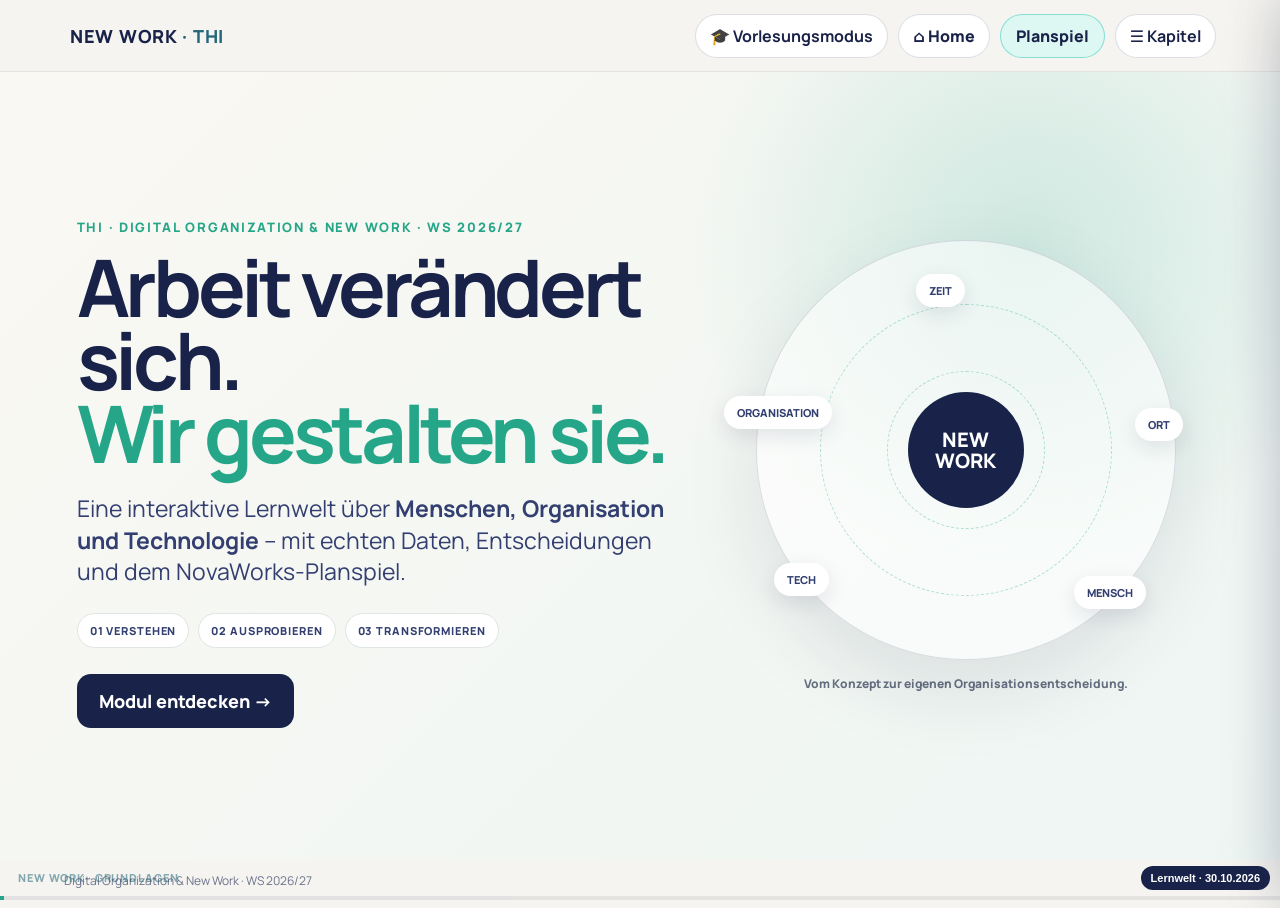
==== commit ca0b9f95: "Add files via upload" ====
--- a/index.html
+++ b/index.html
@@ -7,7 +7,7 @@
   <link rel="preconnect" href="https://fonts.googleapis.com">
   <link rel="preconnect" href="https://fonts.gstatic.com" crossorigin>
   <link href="https://fonts.googleapis.com/css2?family=Manrope:wght@400;600;700;800&display=swap" rel="stylesheet">
-  <link rel="stylesheet" href="styles.css?v=3.4"/>
+  <link rel="stylesheet" href="styles.css?v=20261029-b3-visual-v2"/>
 <style id="k4-responsive-design">
 .k4-slide{box-sizing:border-box!important;height:calc(100dvh - 126px)!important;max-height:850px!important;min-height:0!important;overflow:hidden!important;padding:12px 22px 16px!important;display:flex!important;flex-direction:column!important;gap:9px!important;color:#0b2852!important;background:#faf9f5!important}
 .k4-slide *{box-sizing:border-box}.k4-top{display:flex;justify-content:space-between;color:#008d7b;font-weight:800;font-size:clamp(10px,1vw,13px);letter-spacing:.12em}.k4-slide h1{font-size:clamp(23px,3vw,40px)!important;line-height:1.07!important;letter-spacing:-.035em!important;margin:0 0 2px!important;max-width:none!important}.k4-slide h2{font-size:clamp(25px,3.1vw,43px)!important;line-height:1.1!important;margin:0!important;letter-spacing:-.03em}.k4-slide h3{font-size:clamp(13px,1.3vw,19px)!important;line-height:1.2!important;margin:0 0 7px!important}.k4-slide p{font-size:clamp(12px,1.12vw,16px)!important;line-height:1.35!important;margin:0!important}.k4-intro{max-width:1000px;color:#344965}.k4-eyebrow{font-size:13px;letter-spacing:.15em;font-weight:800;color:#008d7b;margin-bottom:12px}.k4-panel{padding:clamp(10px,1.4vw,18px);background:#fff;border:1px solid #e9e5dc;border-radius:14px;min-height:0;overflow:hidden}.k4-panel p{color:#344965}.k4-twocol{display:grid;grid-template-columns:1fr 1fr;gap:12px;flex:1;min-height:0;align-content:stretch}.k4-twocol .k4-panel{display:flex;flex-direction:column;justify-content:center}.k4-split{display:grid;grid-template-columns:1fr 1fr;gap:18px;flex:1;min-height:0}.k4-stack{display:grid;grid-template-columns:1fr 1fr;gap:10px;min-height:0}.k4-stack .k4-intro{grid-column:1/-1}.k4-editorial .k4-stack{grid-template-columns:1fr 1fr;grid-template-rows:auto 1fr 1fr}.k4-visual{background:#edf3f0;border-radius:18px;padding:18px;display:flex;flex-direction:column;justify-content:center;gap:12px;min-height:0}.k4-visual>p{font-weight:600}.k4-photo{min-height:0;overflow:hidden;border-radius:18px}.k4-photo img{width:100%;height:100%;object-fit:cover}.k4-bottomnote{padding:10px 16px;border-left:4px solid #008d7b;background:#e9f2ee;border-radius:7px;font-size:clamp(12px,1.05vw,15px);font-weight:700}.k4-hero{display:grid;grid-template-columns:1fr 1fr;gap:20px;flex:1;min-height:0;align-items:center}.k4-hero>div{padding:18px}.k4-hero p{font-size:clamp(16px,1.6vw,22px)!important;margin-top:20px!important}.k4-hero img{width:100%;height:100%;object-fit:cover;border-radius:20px}.k4-pillrow{display:flex;gap:8px;flex-wrap:wrap;margin-top:24px}.k4-pillrow span{padding:9px 12px;background:#e5eee9;border-radius:30px;font-weight:700;font-size:13px}.k4-est-layout{display:grid;grid-template-columns:1.5fr .6fr;gap:18px;flex:1;min-height:0}.k4-est-main{display:flex;flex-direction:column;justify-content:center;gap:14px;min-height:0}.k4-est-main h2{max-width:880px}.k4-options{display:flex;flex-wrap:wrap;gap:9px}.k4-option{background:#f0ede7;border:1px solid #ddd7cb;padding:9px 13px;border-radius:10px;font-weight:700;font-size:clamp(12px,1.15vw,16px)}.k4-reveal{width:max-content;max-width:100%;border:0;border-radius:30px;padding:12px 22px;background:#008d7b;color:#fff;font-weight:800;font-size:15px;cursor:pointer}.k4-answer{background:#e8f4ef;border-left:5px solid #008d7b;padding:12px 16px;border-radius:12px}.k4-answer[hidden]{display:none!important}.k4-answer strong{font-size:clamp(18px,2.2vw,28px)}.k4-answer p{margin:5px 0!important}.k4-answer small{font-size:11px;color:#4d6474}.k4-est-graphic{border-radius:20px;background:#e5f0eb;display:flex;flex-direction:column;align-items:center;justify-content:center;gap:10px;position:relative;overflow:hidden}.k4-num{font-size:clamp(70px,10vw,150px);font-weight:800;line-height:1;z-index:1}.k4-num span{font-size:24px}.k4-circle{position:absolute;width:260px;height:260px;border:3px dashed #a5cbc0;border-radius:50%}.k4-est-graphic p{text-align:center;z-index:1;font-weight:700}.k4-pipeline{display:grid;grid-template-columns:repeat(4,1fr);gap:12px;flex:1;align-items:center}.k4-pipeline>div{background:#e6efec;border-radius:16px;padding:18px;min-height:155px;display:flex;flex-direction:column;justify-content:center;gap:8px}.k4-pipeline b{font-size:28px;color:#008d7b}.k4-pipeline strong{font-size:clamp(15px,1.6vw,23px)}.k4-pipeline span{font-size:13px}.k4-loop{display:grid;grid-template-columns:1fr 1fr;gap:12px}.k4-loop span{padding:18px 8px;background:#fff;border:2px solid #b6d3c8;border-radius:14px;text-align:center;font-weight:800}.k4-ai-flow>div{background:#fff;padding:12px;border-radius:10px;text-align:center;font-weight:700}.k4-ai-flow>span{text-align:center;font-size:21px}.k4-ai-flow small,.k4-visual small{font-size:11px}.k4-peoplegrid{display:grid;grid-template-columns:repeat(4,1fr);gap:10px;flex:1;min-height:0}.k4-peoplegrid article{background:#fff;border:1px solid #e4e0d9;border-radius:16px;padding:14px;display:flex;flex-direction:column;gap:8px;overflow:hidden}.k4-avatar{background:#dcebe6;color:#087b70;width:52px;height:52px;border-radius:50%;display:grid;place-items:center;font-size:26px;font-weight:800}.k4-peoplegrid p{font-size:clamp(11px,1vw,14px)!important}.k4-bar{display:grid;grid-template-columns:75px 1fr 35px;align-items:center;gap:9px}.k4-bar>div{height:12px;border-radius:20px;background:#c8d8d3;overflow:hidden}.k4-bar i{height:100%;display:block;background:#008d7b}.k4-quote{padding:15px 20px;background:#dfece6;border-left:6px solid #008d7b;font-size:clamp(16px,1.5vw,22px);font-weight:700;border-radius:10px}
@@ -162,6 +162,9 @@
 </style>
   <link rel="stylesheet" href="block2-update.css?v=20261029"/>
 <link rel="stylesheet" href="block2-kahoot-update.css?v=20261029"/>
+  <link rel="stylesheet" href="block3-redesign-20261029.css?v=b3-planspiele-audit-20261029-1"/>
+  <link rel="stylesheet" href="block3-planspiele-30min.css?v=20261029-balanced-v2"/>
+<link rel="stylesheet" href="block3-new-leadership-20261030.css?v=20261030-k3-v1"/>
 </head>
 <body>
   <header class="topbar">
@@ -265,7 +268,10 @@
 </aside>
 <div id="simulationBackdrop" class="simulation-backdrop"></div>
 
-<script src="app.js?v=20261029-merged-b2-b3"></script>
-<div id="buildBadge" style="position:fixed;right:10px;bottom:10px;z-index:99999;background:#192248;color:white;padding:6px 10px;border-radius:999px;font:700 11px Arial,sans-serif">Lernwelt v4.5</div>
+<script src="app.js?v=20261029-b3-visual-v2"></script>
+<script src="block3-redesign-20261029.js?v=b3-planspiele-audit-20261029-1"></script>
+<script src="block3-planspiele-30min.js?v=20261029-balanced-v2"></script>
+
+<div id="buildBadge" style="position:fixed;right:10px;bottom:10px;z-index:99999;background:#192248;color:white;padding:6px 10px;border-radius:999px;font:700 11px Arial,sans-serif">Lernwelt · 30.10.2026</div>
 </body>
 </html>
--- a/styles.css
+++ b/styles.css
@@ -825,3 +825,49 @@
 .b2-kahoot-button:hover{transform:translateY(-2px);background:#eee9ff}
 .b2-kahoot-note{color:#d0c8e9;font-size:14px}
 .b2-kahoot-tip{margin:38px auto 0;border:1px solid rgba(255,255,255,.26);border-radius:15px;padding:17px 22px;max-width:780px;color:#e9e4fc;font-size:clamp(14px,1.4vw,18px)}
+
+/* Block 3: refreshed learning slides, isolated from Block 2 */
+.b3-refresh{padding:clamp(20px,3vw,46px)!important;box-sizing:border-box;overflow:auto!important;max-height:100%;background:#f7f6f2;color:#13264a}
+.b3-refresh h1{font-size:clamp(30px,4.4vw,62px)!important;line-height:1.06!important;letter-spacing:-.035em;margin:12px 0 18px!important;max-width:1100px}
+.b3-refresh p{line-height:1.42!important;margin:7px 0!important}.b3-refresh .lead{font-size:clamp(17px,1.8vw,23px)!important;max-width:1100px;margin-bottom:18px!important}
+.b3-refresh-grid,.b3-refresh-split,.b3-refresh-trio,.b3-refresh-compare{display:grid;gap:15px;grid-template-columns:repeat(2,minmax(0,1fr));align-items:stretch}
+.b3-refresh-trio{grid-template-columns:repeat(3,minmax(0,1fr))}.b3-refresh-grid>div,.b3-refresh-split>div,.b3-refresh-trio>div,.b3-refresh-chart{padding:clamp(14px,1.8vw,23px);background:rgba(255,255,255,.92);border:1px solid #d8e7e2;border-radius:20px;min-width:0}
+.b3-refresh-grid>div{display:flex;flex-direction:column;gap:9px}.b3-refresh-grid strong,.b3-refresh-label{color:#007c6b;font-size:clamp(15px,1.35vw,19px)}
+.b3-refresh-grid span{font-size:clamp(14px,1.2vw,17px)}.b3-refresh h3{font-size:clamp(18px,1.7vw,23px);line-height:1.15;margin:2px 0 10px}
+.b3-refresh-bottom{background:#e2f5ee;border-left:5px solid #008e79;border-radius:12px;padding:12px 17px;margin-top:16px;font-size:clamp(14px,1.25vw,18px);line-height:1.35}
+.b3-refresh-mini{padding:12px;background:#e1f4ee;border-radius:12px;color:#075b50;font-weight:700;margin-top:12px}
+.b3-refresh-figure{display:grid;grid-template-columns:1fr 1fr;gap:18px;align-items:center}.b3-refresh-figure img{width:100%;height:auto;object-fit:contain;border-radius:18px}.b3-refresh-figure>div{padding:12px}
+.b3-refresh-visual{display:flex;flex-direction:column;justify-content:center;align-items:center;text-align:center;background:#e1f4ee!important}.b3-refresh-stat{font-size:clamp(66px,8vw,128px);font-weight:800;color:#009f8a;line-height:1}.b3-refresh-stat span{font-size:.5em}
+.b3-refresh-chart h3{margin-bottom:16px}.b3-bars{display:grid;gap:11px}.b3-bars>div{display:grid;grid-template-columns:95px minmax(0,1fr) 62px;gap:10px;align-items:center;font-size:14px}.b3-bars i{display:block;height:17px;border-radius:5px;background:linear-gradient(90deg,#008b7b,#82d5bf)}.b3-bars-world i{background:linear-gradient(90deg,#192f58,#6d91bd)}.b3-bars b{text-align:right}
+.b3-refresh-video{aspect-ratio:16/9;overflow:hidden;border-radius:14px;background:#162a49}.b3-refresh-video iframe{border:0;width:100%;height:100%}.b3-refresh-facts strong{font-size:clamp(30px,4vw,60px);color:#008b7b}.b3-refresh small{display:block;font-size:12px;margin-top:8px}
+@media(max-width:650px){.b3-refresh-grid,.b3-refresh-split,.b3-refresh-trio,.b3-refresh-compare,.b3-refresh-figure{grid-template-columns:1fr}.b3-refresh{padding:18px!important}.b3-bars>div{grid-template-columns:86px minmax(0,1fr) 58px;gap:6px}}
+
+/* Block 3 — didactic visual modules, no changes to Block 2 */
+.b3-scene .b3-viz-insight{position:relative;clear:both;display:block;margin:18px 0 4px;padding:16px 20px;border:1px solid #b7dfd4;border-left:5px solid #008f7d;border-radius:18px;background:linear-gradient(110deg,#f0fbf7,#ffffff);color:#14294a;box-shadow:0 6px 20px rgba(20,41,74,.05)}
+.b3-scene .b3-viz-heading{font-size:clamp(17px,1.7vw,23px);font-weight:800;color:#086c60;letter-spacing:-.015em}
+.b3-scene .b3-viz-insight p{margin:5px 0 11px!important;font-size:clamp(13px,1.1vw,16px);line-height:1.35}
+.b3-scene .b3-viz-steps,.b3-scene .b3-viz-chips{display:flex;align-items:center;flex-wrap:wrap;gap:8px}
+.b3-scene .b3-viz-steps span,.b3-scene .b3-viz-chips span{padding:8px 12px;background:#d8f4eb;color:#0a514c;border-radius:10px;font-size:clamp(12px,1.1vw,16px);font-weight:700}
+.b3-scene .b3-viz-steps b{font-size:24px;color:#008e7b}
+.b3-scene .b3-viz-chips span:nth-child(even){background:#e6edf7;color:#1d345a}
+.b3-scene .b3-viz-hint{padding:11px 15px;border-radius:12px;background:#eaf6f1;font-size:clamp(13px,1.15vw,16px);border-left:4px solid #00a28a}
+.b3-photo-cover{position:relative;isolation:isolate;min-height:100%;overflow:hidden!important}
+.b3-photo-cover>.b3-cover-photo{position:absolute;z-index:-1;right:0;top:0;width:45%;height:100%;background-size:cover;background-position:center;opacity:.28;mask-image:linear-gradient(to right,transparent,black 40%);-webkit-mask-image:linear-gradient(to right,transparent,black 40%);pointer-events:none}
+.b3-photo-cover .b3-refresh-split,.b3-photo-cover .b3-refresh-trio{position:relative;z-index:1}
+@media(max-width:760px){.b3-photo-cover>.b3-cover-photo{width:100%;opacity:.12}.b3-scene .b3-viz-insight{padding:12px;margin-top:12px}.b3-scene .b3-viz-steps span,.b3-scene .b3-viz-chips span{font-size:12px}}
+
+/* BLOCK 3 V2 — deliberately visible presentation redesign. Scoped to b3-* to avoid Block 2 */
+.b3-refresh.b3-photo-cover{display:block!important;position:relative!important;isolation:isolate;background:#eff9f6!important;min-height:calc(100dvh - 130px)!important;padding:clamp(18px,2.6vw,35px)!important;overflow:hidden!important}
+.b3-refresh.b3-photo-cover::before{content:"";position:absolute;z-index:-1;inset:0;background:linear-gradient(90deg,#f7f7f2 0%,#f7f7f2 53%,rgba(247,247,242,.2) 100%);pointer-events:none}
+.b3-refresh.b3-photo-cover>.b3-cover-photo{z-index:-2!important;position:absolute!important;right:0!important;top:0!important;width:48%!important;height:100%!important;opacity:1!important;mask-image:none!important;-webkit-mask-image:none!important;background-size:cover!important;background-position:center!important}
+.b3-refresh.b3-photo-cover>h1,.b3-refresh.b3-photo-cover>.lead,.b3-refresh.b3-photo-cover>.b3-refresh-split,.b3-refresh.b3-photo-cover>.b3-refresh-trio,.b3-refresh.b3-photo-cover>.b3-refresh-bottom{max-width:72%;position:relative;z-index:2}
+.b3-refresh.b3-photo-cover>h1{max-width:69%!important;font-size:clamp(35px,4.5vw,62px)!important}
+.b3-refresh.b3-photo-cover .b3-refresh-split,.b3-refresh.b3-photo-cover .b3-refresh-trio{gap:12px}
+.b3-refresh.b3-photo-cover .b3-refresh-split>div,.b3-refresh.b3-photo-cover .b3-refresh-trio>div{background:rgba(255,255,255,.96);border:1px solid #b2dad0;border-radius:18px;box-shadow:0 8px 22px rgba(21,48,67,.08)}
+.b3-scene .b3-version-indicator{display:inline-block;float:right;z-index:5;position:relative;border-radius:99px;background:#083d36;color:white;padding:6px 11px;font-weight:800;font-size:10px;letter-spacing:.09em}
+.b3-scene .b3-viz-emphasis{border:2px solid #009982!important;background:linear-gradient(105deg,#d8f6ec,#fff)!important;box-shadow:0 12px 34px rgba(2,95,79,.16)!important}
+.b3-scene .b3-viz-steps span{border:1px solid #8bcbbb!important}
+@media(max-width:900px){.b3-refresh.b3-photo-cover>.b3-cover-photo{width:100%!important;opacity:.2!important}.b3-refresh.b3-photo-cover>h1,.b3-refresh.b3-photo-cover>.lead,.b3-refresh.b3-photo-cover>.b3-refresh-split,.b3-refresh.b3-photo-cover>.b3-refresh-trio,.b3-refresh.b3-photo-cover>.b3-refresh-bottom{max-width:100%!important}.b3-refresh.b3-photo-cover::before{background:rgba(247,247,242,.72)}}
+
+/* New Leadership chapter */
+.b3-scene .stack-cards{display:grid;grid-template-columns:repeat(auto-fit,minmax(220px,1fr));gap:14px;margin:20px 0}.b3-scene .stack-cards b{padding:18px;background:rgba(80,155,170,.15);border-radius:14px}.b3-scene .challenge-output{padding:18px;border-left:4px solid #19aa9c;background:rgba(45,145,150,.1);border-radius:10px;margin-top:20px}.b3-scene [data-nl-reveal]{padding:12px 20px;background:#167c76;color:white;border:0;border-radius:10px;cursor:pointer}
--- a/block3-redesign-20261029.css
+++ b/block3-redesign-20261029.css
@@ -0,0 +1,312 @@
+/* BLOCK 3 REDESIGN 29.10.2026 — exclusive namespace b3p */
+#app>.b3-pro.scene.active,#app>.b3p-support.scene.active{background:#f7f6f2!important;background-image:none!important;color:#162849!important}
+#app>.b3-pro.scene{font-family:Manrope,Arial,sans-serif!important;box-sizing:border-box!important;overflow-y:auto!important;padding:clamp(17px,2.4vw,34px) clamp(18px,3vw,46px) 80px!important;}
+#app>.b3-pro.scene:before,#app>.b3-pro.scene:after{content:none!important;display:none!important}
+.b3-pro *{box-sizing:border-box}
+.b3-pro .b3p-top{display:flex;align-items:center;justify-content:space-between;gap:12px;font-size:clamp(11px,.95vw,14px);font-weight:800;letter-spacing:.11em;color:#007e71;text-transform:uppercase}
+.b3-pro .b3p-revision{border-radius:999px;border:1px solid #a6d2c7;padding:6px 10px;background:#ecf8f3;letter-spacing:.05em;color:#087166;font-size:10px}
+.b3-pro h1{font-size:clamp(32px,4.1vw,60px)!important;line-height:1.08!important;max-width:100%!important;letter-spacing:-.04em!important;color:#14264d!important;margin:12px 0 12px!important}
+.b3-pro .b3p-lead{font-size:clamp(16px,1.5vw,21px)!important;line-height:1.38!important;max-width:100%!important;color:#263957!important;margin:0 0 15px!important}
+.b3-pro .b3p-content{width:100%;display:block;min-width:0}
+.b3-pro .b3p-source{font-size:12px;color:#657089;margin-top:8px}.b3-pro .b3p-source a{color:#087166}
+.b3-pro .b3p-grid2,.b3-pro .b3p-grid3,.b3-pro .b3p-chapter-grid{display:grid;gap:12px;grid-template-columns:repeat(2,minmax(0,1fr));align-items:stretch}
+.b3-pro .b3p-grid3{grid-template-columns:repeat(3,minmax(0,1fr))}
+.b3-pro .b3p-chapter-grid{grid-template-columns:repeat(3,minmax(0,1fr))}
+.b3-pro .b3p-stack{display:grid;grid-template-columns:minmax(0,1fr);gap:10px}
+.b3-pro .b3p-card{position:relative;min-width:0;background:#fff;border:1px solid #d5e3df;border-radius:17px;padding:clamp(13px,1.4vw,19px);box-shadow:0 8px 26px rgba(16,44,73,.06);line-height:1.35;}
+.b3-pro .b3p-card.mint{background:linear-gradient(130deg,#e4f7f0,#fff);border-color:#aedacb}
+.b3-pro .b3p-card.blue{background:linear-gradient(130deg,#e7edf8,#fff);border-color:#ced9e9}
+.b3-pro .b3p-card.accent{background:linear-gradient(130deg,#fff1e9,#fff);border-color:#ecd7ca}
+.b3-pro .b3p-card h3{font-size:clamp(16px,1.5vw,21px)!important;margin:0 0 8px!important;line-height:1.2!important;color:#11284b}
+.b3-pro .b3p-card p,.b3-pro .b3p-card div{font-size:clamp(13px,1.15vw,16px)!important;line-height:1.35!important;margin:0 0 5px!important;color:#1b3451}
+.b3-pro .b3p-card-num{float:right;border:1px solid #bbd5ce;color:#008474;border-radius:50%;width:31px;height:31px;text-align:center;line-height:29px;font-weight:900}
+.b3-pro .b3p-split{display:grid;grid-template-columns:1fr 1fr;gap:17px;align-items:stretch}
+.b3-pro .b3p-split-photo{grid-template-columns:1.04fr .96fr}
+.b3-pro .b3p-photo{position:relative;overflow:hidden;border-radius:20px;margin:0!important;min-height:260px;max-height:490px;background:#d9eae6;border:1px solid #c4d8d2}
+.b3-pro .b3p-photo img{display:block;width:100%;height:100%;position:absolute;inset:0;object-fit:cover;object-position:center;image-rendering:auto}
+.b3-pro .b3p-photo figcaption{position:absolute;bottom:0;left:0;right:0;background:linear-gradient(transparent,rgba(7,35,48,.81));color:white;padding:34px 16px 15px;font-size:clamp(12px,1.1vw,15px)}
+.b3-pro .b3p-takeaway{display:flex;align-items:start;gap:14px;margin-top:14px;padding:12px 16px;border-radius:13px;background:#e3f5ee;border-left:5px solid #009d86;font-size:clamp(13px,1.15vw,16px);line-height:1.35;color:#163c3b}
+.b3-pro .b3p-takeaway strong{color:#037261;font-size:11px;letter-spacing:.1em;flex-shrink:0}
+.b3-pro .b3p-takeaway span{flex:1}
+.b3-pro .b3p-competence{padding:15px 20px;border-radius:20px;background:#fff;border:1px solid #d4e6df}
+.b3-pro .b3p-factor-row{display:grid;grid-template-columns:repeat(4,1fr);gap:11px}
+.b3-pro .b3p-factor{padding:20px 10px;border-radius:14px;text-align:center;background:#ddf5eb;display:flex;flex-direction:column;gap:8px}
+.b3-pro .b3p-factor:nth-child(2n){background:#e4edfa}
+.b3-pro .b3p-factor b{font-size:clamp(14px,1.5vw,20px);color:#085e55}
+.b3-pro .b3p-factor span{font-size:clamp(12px,1.13vw,16px)}
+.b3-pro .b3p-down{text-align:center;font-weight:800;letter-spacing:.02em;margin:10px 0;color:#006e61;font-size:clamp(12px,1.1vw,17px)}
+.b3-pro .b3p-competence-result{display:flex;justify-content:center;align-items:center;gap:30px;background:#14284e;color:white;border-radius:15px;padding:20px}
+.b3-pro .b3p-competence-result strong{font-size:clamp(24px,3vw,40px);letter-spacing:.02em;color:white}
+.b3-pro .b3p-competence-result span{font-size:clamp(14px,1.4vw,19px);max-width:450px;color:#c4e9e2}
+.b3-pro .b3p-flowline{background:#163054;color:white!important;padding:12px!important;border-radius:12px;font-weight:700;margin-top:14px!important}
+.b3-pro .b3p-hiring-layout{display:grid;grid-template-columns:1fr 1fr;gap:15px;align-items:stretch}
+.b3-pro .b3p-hiring-process,.b3-pro .b3p-foursteps{display:grid;gap:9px}
+.b3-pro .b3p-foursteps{grid-template-columns:repeat(2,1fr)}
+.b3-pro .b3p-step{display:flex;gap:11px;align-items:center;background:#fff;border-radius:14px;padding:12px;border:1px solid #beded3}
+.b3-pro .b3p-step>b{font-size:19px;background:#008e7b;border-radius:12px;color:white;min-width:42px;height:42px;display:grid;place-items:center}
+.b3-pro .b3p-step>div{display:grid;gap:4px}.b3-pro .b3p-step strong{font-size:clamp(14px,1.25vw,18px);color:#102d4b}.b3-pro .b3p-step span{font-size:clamp(12px,1.05vw,15px);line-height:1.28}
+.b3-pro .b3p-vertical-flow{display:flex;flex-direction:column;gap:7px;align-items:stretch;justify-content:center}.b3-pro .b3p-vertical-flow>div{text-align:center;padding:12px;border-radius:13px;background:#e1f4ed;font-size:18px;font-weight:700;color:#086c61}.b3-pro .b3p-vertical-flow>i{text-align:center;font-size:20px;color:#00947f}
+.b3-pro .b3p-est-layout{display:grid;grid-template-columns:1.06fr .94fr;gap:15px}.b3-pro .b3p-est-question,.b3-pro .b3p-alpha-art{background:#fff;border:1px solid #d4e1df;border-radius:21px;padding:20px}
+.b3-pro .b3p-est-options{display:grid;grid-template-columns:repeat(4,1fr);gap:8px;margin:10px 0}.b3-pro .b3p-est-options span{background:#e4f4ef;border-radius:12px;text-align:center;font-weight:900;padding:15px 6px;font-size:23px}
+.b3-pro .b3p-est-question h3{margin:0 0 9px}.b3-pro .b3p-reveal{margin:12px 0!important;border-radius:12px;background:#f5f6f5;padding:11px}.b3-pro .b3p-reveal summary{font-size:18px;cursor:pointer;color:#00695f;font-weight:800}.b3-pro .b3p-answer strong{font-size:30px;color:#008e7b}
+.b3-pro .b3p-alpha-art{display:flex;flex-direction:column;align-items:center;text-align:center;justify-content:center;background:linear-gradient(145deg,#d8f5ec,#f3f8fa)}.b3-pro .b3p-alpha-rings{width:180px;height:180px;border-radius:50%;border:18px solid #009e87;display:grid;place-items:center;box-shadow:0 0 0 20px rgba(0,158,135,.15),0 0 0 37px rgba(0,158,135,.07);margin:40px 0 25px}.b3-pro .b3p-alpha-rings span{font-size:33px;font-weight:900;line-height:1.04;color:#0a6861}
+.b3-pro .b3p-sidebars{display:grid;grid-template-columns:1fr 1fr;gap:15px}
+.b3-pro .b3p-sidebars .b3p-card h3{font-size:18px!important;letter-spacing:.03em}
+.b3-pro .b3p-bar-list{display:grid;gap:14px;margin-top:12px}
+.b3-pro .b3p-bar-row{display:grid;grid-template-columns:115px minmax(0,1fr) 58px;align-items:center;gap:9px;font-size:clamp(12px,1vw,14px)}
+.b3-pro .b3p-bar-row b{white-space:nowrap;text-align:right;color:#14284e}
+.b3-pro .b3p-bar-track{height:19px;border-radius:6px;background:#edf0f0;overflow:hidden}
+.b3-pro .b3p-bar-track i{height:100%;display:block;border-radius:6px;background:linear-gradient(90deg,#007d70,#2dbba6)}
+.b3-pro .b3p-world .b3p-bar-track i{background:linear-gradient(90deg,#254d8c,#7292ce)}
+.b3-pro .b3p-videos{display:grid;grid-template-columns:1fr 1fr;gap:18px}
+.b3-pro .b3p-videos article{background:#fff;border:1px solid #d2e1dc;padding:14px;border-radius:20px;min-width:0}
+.b3-pro .b3p-videos h3{margin:0 0 10px;font-size:clamp(16px,1.4vw,20px)}
+.b3-pro .b3p-video{width:100%;aspect-ratio:16/9;overflow:hidden;border-radius:12px;background:#14294a}
+.b3-pro .b3p-video iframe{width:100%;height:100%;border:0}
+.b3-pro .b3p-videos a{display:block;margin-top:10px;font-size:14px;color:#007b6b}
+.b3-pro .b3p-fact-band{display:grid;grid-template-columns:repeat(3,1fr);gap:12px;margin-top:13px}
+.b3-pro .b3p-fact-band>div{background:#16294e;color:#e2f9f0;border-radius:15px;padding:12px;display:flex;gap:10px;align-items:center}
+.b3-pro .b3p-fact-band strong{color:#55e1bb;font-size:clamp(29px,3vw,43px);white-space:nowrap}
+.b3-pro .b3p-fact-band span{font-size:clamp(12px,1.06vw,15px);line-height:1.2}
+.b3-pro .b3p-careerpaths{display:grid;grid-template-columns:repeat(3,minmax(0,1fr));gap:13px}
+.b3-pro .b3p-leadership-flow{display:grid;grid-template-columns:repeat(4,1fr);gap:9px;margin-top:15px}
+.b3-pro .b3p-leadership-flow>div{padding:14px;background:#173050;color:white;border-radius:13px;text-align:center;display:grid;gap:6px}
+.b3-pro .b3p-leadership-flow b{font-size:clamp(14px,1.3vw,18px);color:#b1e8db}.b3-pro .b3p-leadership-flow span{font-size:clamp(12px,1vw,15px);color:#fff}
+.b3-pro .b3p-inbox-art{padding:17px;border-radius:20px;background:#162a4d;display:grid;gap:7px;color:white;align-content:center}
+.b3-pro .b3p-inbox-art>div{font-weight:800;letter-spacing:.1em;display:flex;justify-content:space-between}.b3-pro .b3p-inbox-art>div>b{background:#ff765d;color:white;border-radius:999px;padding:6px 10px;letter-spacing:0}
+.b3-pro .b3p-inbox-art p{margin:0!important;padding:10px;background:#314465;border-radius:9px;font-size:clamp(13px,1.1vw,16px)!important;color:white}.b3-pro .b3p-inbox-art small{color:#d4eee7;text-align:center}
+/* Remaining untouched exercises retain all interactivity and get distinct light framing. */
+#app>.b3p-support.scene.active{background:linear-gradient(130deg,#f2f8f4 0%,#f8f7f2 62%,#f1f6fb 100%)!important}
+#app>.b3p-support.scene.active::before{content:"";position:absolute;right:0;top:0;width:38%;height:42%;background:linear-gradient(100deg,transparent,rgba(0,141,123,.055));pointer-events:none}
+.b3p-support .b3-human-photo-strip{display:none!important}
+.b3p-support h1{font-size:clamp(30px,4vw,58px)!important;max-width:1120px!important}
+.b3p-support .b3-layout{gap:20px!important}.b3p-support .b3-visual{background:white;border:1px solid #c5e0d7}
+.b3p-support .callout{border-left:5px solid #009b83;background:#dff5eb}
+/* Desktop presentation fits normal 16:9 lecturer viewport. */
+body.presentation #app>.b3-pro.scene.active{height:calc(100dvh - 80px)!important;min-height:0!important;overflow-y:auto!important;padding:16px 24px 26px!important}
+body.presentation #app>.b3-pro.scene.active h1{font-size:clamp(31px,3.8vw,52px)!important;margin:7px 0 9px!important}
+body.presentation #app>.b3-pro.scene.active .b3p-lead{font-size:clamp(15px,1.32vw,18px)!important;margin-bottom:11px!important}
+body.presentation #app>.b3-pro.scene.active .b3p-card{padding:11px 14px!important}
+body.presentation #app>.b3-pro.scene.active .b3p-card h3{font-size:clamp(15px,1.3vw,18px)!important;margin:0 0 6px!important}
+body.presentation #app>.b3-pro.scene.active .b3p-card p,body.presentation #app>.b3-pro.scene.active .b3p-card div{font-size:clamp(12px,1.03vw,14px)!important}
+body.presentation #app>.b3-pro.scene.active .b3p-takeaway{padding:9px 13px!important;margin-top:10px!important;font-size:clamp(12px,1vw,14px)}
+body.presentation #app>.b3-pro.scene.active .b3p-photo{max-height:450px}
+@media(max-width:850px){.b3-pro .b3p-grid3,.b3-pro .b3p-chapter-grid{grid-template-columns:repeat(2,1fr)}.b3-pro .b3p-split-photo{grid-template-columns:1fr 1fr}.b3-pro .b3p-bar-row{grid-template-columns:85px minmax(0,1fr) 55px;gap:5px}.b3-pro .b3p-fact-band{grid-template-columns:1fr 1fr}}
+@media(max-width:640px){#app>.b3-pro.scene{padding:17px 15px 100px!important}.b3-pro .b3p-grid2,.b3-pro .b3p-grid3,.b3-pro .b3p-chapter-grid,.b3-pro .b3p-split,.b3-pro .b3p-split-photo,.b3-pro .b3p-hiring-layout,.b3-pro .b3p-sidebars,.b3-pro .b3p-videos,.b3-pro .b3p-est-layout,.b3-pro .b3p-careerpaths{grid-template-columns:1fr}.b3-pro .b3p-fact-band{grid-template-columns:1fr}.b3-pro .b3p-competence-result{flex-direction:column;gap:9px;text-align:center}.b3-pro .b3p-factor-row{grid-template-columns:repeat(2,1fr)}.b3-pro .b3p-photo{height:210px;min-height:210px}.b3-pro .b3p-top .b3p-revision{font-size:8px}.b3-pro .b3p-foursteps{grid-template-columns:1fr 1fr}.b3-pro .b3p-leadership-flow{grid-template-columns:repeat(2,1fr)}.b3-pro .b3p-bar-row{grid-template-columns:100px minmax(0,1fr) 58px}.b3-pro .b3p-videos article{padding:9px}}
+
+
+/* ===== Block 3 refinement patch styles ===== */
+#app>.b3p-any.scene{position:relative;overflow-y:auto!important}
+#app>.b3p-any.scene::before{content:"";position:absolute;inset:0;background:linear-gradient(120deg,rgba(247,246,242,.96) 0%,rgba(247,246,242,.94) 48%,rgba(247,246,242,.88) 100%);pointer-events:none;z-index:0}
+#app>.b3p-any.scene::after{content:"";position:absolute;top:0;right:0;bottom:0;width:42%;background-repeat:no-repeat;background-position:center right;background-size:cover;opacity:.14;pointer-events:none;z-index:0}
+#app>.b3p-any.scene>*{position:relative;z-index:1}
+#app>.b3p-any.b3p-ch1.scene::after{background-image:url('assets/block3/redesign-skills.webp')}
+#app>.b3p-any.b3p-ch2.scene::after{background-image:url('assets/block3/redesign-people.webp')}
+#app>.b3p-any.b3p-ch3.scene::after{background-image:url('assets/block3/redesign-leader.webp')}
+#app>.b3p-any.b3p-ch4.scene::after{background-image:url('assets/block3/redesign-care.webp')}
+#app>.b3p-any.b3p-ch5.scene::after{background-image:url('assets/block3/redesign-career.webp')}
+.b3p-intro-band{display:flex;align-items:flex-start;gap:14px;margin:10px 0 18px;padding:14px 16px;border-radius:18px;background:rgba(196,232,226,.75);border:1px solid rgba(0,126,111,.18);max-width:1040px}
+.b3p-intro-band strong{min-width:88px;color:#007e6f;font-size:13px;letter-spacing:.08em;text-transform:uppercase}
+.b3p-intro-band span{font-size:17px;line-height:1.45;color:#18325a}
+.b3-pro .b3p-pill-row{display:flex;flex-wrap:wrap;gap:10px;margin:0 0 14px}
+.b3-pro .b3p-pill-row span{display:inline-flex;align-items:center;padding:9px 14px;border-radius:999px;background:#fff;border:1px solid #d7e5e1;font-weight:800;font-size:14px;color:#16304f;box-shadow:0 8px 24px rgba(8,31,52,.06)}
+.b3-pro .b3p-mini-grid{display:grid;gap:14px}
+.b3-pro .b3p-mini-grid-2{grid-template-columns:repeat(2,minmax(0,1fr))}
+.b3-pro .b3p-mini-grid-3{grid-template-columns:repeat(3,minmax(0,1fr))}
+.b3-pro .b3p-mini-grid-4{grid-template-columns:repeat(4,minmax(0,1fr))}
+.b3-pro .b3p-mini-grid-5{grid-template-columns:repeat(5,minmax(0,1fr))}
+.b3-pro .b3p-card.sand{background:#f8efe4}
+.b3-pro .b3p-card.navy{background:#dfe7ff}
+.b3-pro .b3p-note-box{padding:18px 20px;border-radius:18px;background:#fff;border:1px solid #d9e7e2;box-shadow:0 10px 30px rgba(8,31,52,.05)}
+.b3-pro .b3p-note-box h3{margin:0 0 8px;font-size:22px;color:#16304f}
+.b3-pro .b3p-note-box p{margin:0;font-size:16px;line-height:1.55;color:#18325a}
+.b3-pro .b3p-accordion-list{display:grid;gap:10px}
+.b3-pro .b3p-accordion-list details{background:#fff;border:1px solid #d8e6e1;border-radius:16px;padding:10px 14px 12px;box-shadow:0 8px 24px rgba(8,31,52,.04)}
+.b3-pro .b3p-accordion-list summary{cursor:pointer;font-size:17px;color:#16304f}
+.b3-pro .b3p-accordion-list p{margin:10px 0 0;font-size:15px;line-height:1.5}
+.b3-pro .b3p-role-board{display:grid;grid-template-columns:repeat(3,minmax(0,1fr));gap:12px;margin-top:6px}
+.b3-pro .b3p-role-card{padding:14px 14px 15px;border-radius:18px;background:#fff;border:1px solid #d9e6e1;box-shadow:0 8px 22px rgba(8,31,52,.05)}
+.b3-pro .b3p-role-card .grp{display:inline-block;margin-bottom:8px;padding:5px 9px;border-radius:999px;background:#e4f6f1;color:#007e6f;font-size:12px;font-weight:800;letter-spacing:.04em;text-transform:uppercase}
+.b3-pro .b3p-role-card h3{margin:0 0 7px;font-size:20px;line-height:1.18;color:#16304f}
+.b3-pro .b3p-role-card p{margin:0;font-size:15px;line-height:1.42;color:#18325a}
+.b3-pro .b3p-mission .b3p-photo,.b3-pro .b3p-profiles .b3p-photo,.b3-pro .b3p-bridge .b3p-photo,.b3-pro .b3p-debrief .b3p-photo{min-height:320px}
+.b3-pro .b3p-test .b3new-action{display:inline-flex;align-items:center;justify-content:center;padding:11px 14px;border-radius:14px;background:#007e6f;color:#fff!important;text-decoration:none;font-weight:800;margin-bottom:8px}
+.b3-pro .b3p-support .b3-panel,
+.b3-pro .b3p-support .b3-card,
+.b3-pro .b3p-support article,
+.b3-pro .b3p-support .callout,
+.b3-pro .b3p-support .b3new-task,
+.b3-pro .b3p-support details{background:rgba(255,255,255,.92);border:1px solid #d8e6e1;border-radius:18px;box-shadow:0 10px 28px rgba(8,31,52,.05)}
+.b3p-support h1{max-width:980px}
+.b3p-support .lead{max-width:1000px}
+.b3p-support .b3new-cards, .b3p-support .b3-card-grid{gap:14px}
+.b3p-support .callout{padding:14px 16px}
+.b3p-support .video-card, .b3p-support iframe{border-radius:16px;overflow:hidden}
+@media (max-width: 1100px){
+  .b3-pro .b3p-mini-grid-5{grid-template-columns:repeat(3,minmax(0,1fr))}
+  .b3-pro .b3p-mini-grid-4{grid-template-columns:repeat(2,minmax(0,1fr))}
+  .b3-pro .b3p-mini-grid-3{grid-template-columns:repeat(2,minmax(0,1fr))}
+  .b3-pro .b3p-role-board{grid-template-columns:repeat(2,minmax(0,1fr))}
+}
+@media (max-width: 760px){
+  .b3p-intro-band{flex-direction:column}
+  .b3-pro .b3p-mini-grid-2,
+  .b3-pro .b3p-mini-grid-3,
+  .b3-pro .b3p-mini-grid-4,
+  .b3-pro .b3p-mini-grid-5,
+  .b3-pro .b3p-role-board{grid-template-columns:1fr}
+  #app>.b3p-any.scene::after{width:100%;opacity:.08;background-position:center top}
+}
+
+/* ===== Generation Clash: three revised scenes + complete in-pane case file ===== */
+#app>.b3gc-slide.scene{box-sizing:border-box!important;display:flex!important;flex-direction:column!important;gap:10px!important;padding:clamp(15px,2vw,30px) clamp(18px,2.6vw,38px) 75px!important;overflow-y:auto!important;background:#f7f6f2!important;color:#162849!important;height:100%!important;max-height:100%!important;isolation:isolate}
+#app>.b3gc-slide.scene::before,#app>.b3gc-slide.scene::after{display:none!important;content:none!important}
+.b3gc-slide *{box-sizing:border-box}
+.b3gc-slide h1{font-size:clamp(27px,3.1vw,45px)!important;line-height:1.08!important;letter-spacing:-.035em!important;margin:4px 0 0!important;max-width:1050px!important}
+.b3gc-slide h2{font-size:clamp(17px,1.45vw,21px)!important;line-height:1.22!important;margin:0 0 8px!important}
+.b3gc-slide p{line-height:1.4!important;margin:5px 0!important}
+.b3gc-slide .b3gc-lead{font-size:clamp(14px,1.28vw,19px)!important;line-height:1.4!important;margin:3px 0 9px!important;max-width:1150px}
+.b3gc-slide .b3gc-rev{font-size:clamp(11px,1vw,14px);font-weight:800;color:#007d6a;letter-spacing:.09em}
+.b3gc-slide .b3gc-body{display:flex;flex-direction:column;gap:12px;flex:1;min-height:0}
+.b3gc-slide .b3gc-brief-grid{display:grid;grid-template-columns:minmax(0,1.38fr) minmax(300px,.62fr);gap:18px;min-height:0;align-items:stretch}
+.b3gc-slide .b3gc-metrics{display:grid;grid-template-columns:repeat(4,minmax(0,1fr));gap:9px;margin-bottom:14px}
+.b3gc-slide .b3gc-metrics article{display:flex;flex-direction:column;align-items:flex-start;justify-content:center;padding:13px 11px;background:#fff;border:1px solid #dce7e1;border-radius:16px;min-height:89px;box-shadow:0 8px 20px rgba(12,45,65,.05)}
+.b3gc-slide .b3gc-metrics strong{font-size:clamp(26px,2.6vw,40px);line-height:1;font-weight:850;color:#007f70;letter-spacing:-.04em}
+.b3gc-slide .b3gc-metrics span{margin-top:7px;font-size:clamp(11px,.99vw,14px);line-height:1.23;font-weight:700;color:#28415a}
+.b3gc-slide .b3gc-box{padding:15px 18px;background:#fff;border:1px solid #d8e5e1;border-radius:18px}
+.b3gc-slide .b3gc-box p{font-size:clamp(13px,1.16vw,16px)!important;color:#213c58}
+.b3gc-slide .b3gc-note{font-size:12px!important;color:#61758a!important;margin-top:9px!important}
+.b3gc-slide .b3gc-stages{display:grid;grid-template-columns:repeat(4,minmax(0,1fr));gap:7px;margin-top:12px}
+.b3gc-slide .b3gc-stages div{display:flex;flex-direction:column;gap:5px;padding:10px 9px;background:#e2f5ed;border-radius:12px}
+.b3gc-slide .b3gc-stages b{color:#08685c;font-size:clamp(11px,1vw,15px)}
+.b3gc-slide .b3gc-stages span{font-weight:800;font-size:12px;color:#2d5261}
+.b3gc-slide .b3gc-hero-image{position:relative;min-height:260px;border-radius:20px;overflow:hidden;background:#dce6e4}
+.b3gc-slide .b3gc-hero-image img{width:100%;height:100%;position:absolute;inset:0;object-fit:cover;display:block}
+.b3gc-slide .b3gc-hero-image:after{content:"";position:absolute;inset:40% 0 0;background:linear-gradient(transparent,rgba(5,32,44,.88))}
+.b3gc-slide .b3gc-hero-image>div{position:absolute;z-index:1;left:16px;right:16px;bottom:15px;color:#fff;display:flex;flex-direction:column;gap:8px}
+.b3gc-slide .b3gc-hero-image b{font-size:20px}
+.b3gc-slide .b3gc-hero-image span{font-size:14px;line-height:1.4}
+.b3gc-slide .b3gc-footer{padding:12px 15px;border-radius:12px;border-left:4px solid #008d7d;background:#e2f4ec;color:#154b43;font-size:clamp(13px,1.12vw,16px);line-height:1.4}
+.b3gc-slide .b3gc-person-grid{display:grid;grid-template-columns:repeat(2,minmax(0,1fr));gap:11px}
+.b3gc-slide .b3gc-person{background:#fff;border:1px solid #d8e6e1;border-radius:17px;padding:12px 14px;box-shadow:0 6px 20px rgba(12,43,63,.04)}
+.b3gc-slide .b3gc-person-head{display:flex;gap:11px;align-items:center;margin-bottom:8px}
+.b3gc-slide .b3gc-person-head h2{margin:0!important;font-size:19px!important}
+.b3gc-slide .b3gc-person-head small{font-size:12px;color:#466175}
+.b3gc-slide .b3gc-avatar{flex:0 0 40px;height:40px;border-radius:50%;background:#d4f4eb;color:#077768;display:grid;place-items:center;font-size:18px;font-weight:900}
+.b3gc-slide .b3gc-person:nth-child(2) .b3gc-avatar{background:#dfe8ff;color:#22396a}
+.b3gc-slide .b3gc-person:nth-child(3) .b3gc-avatar{background:#ffeadc;color:#884d26}
+.b3gc-slide .b3gc-person:nth-child(4) .b3gc-avatar{background:#e4e0ff;color:#59469b}
+.b3gc-slide .b3gc-person blockquote{padding:6px 10px;border-left:3px solid #00a48c;background:#f0f8f5;border-radius:0 8px 8px 0;font-size:clamp(12px,1.04vw,15px);line-height:1.32;color:#1a4054;margin:0 0 9px!important}
+.b3gc-slide .b3gc-evidence{display:flex;flex-direction:column;gap:3px;font-size:clamp(12px,1vw,14px);line-height:1.3;color:#283f5a}
+.b3gc-slide .b3gc-evidence b{font-size:11px;letter-spacing:.08em;color:#007a6d;text-transform:uppercase}
+.b3gc-slide details{border-radius:12px;padding:8px 10px;background:#f5f7f7;border:1px solid #e0e7e4;margin-top:9px}
+.b3gc-slide details summary{cursor:pointer;font-size:13px;font-weight:750;color:#176b61}
+.b3gc-slide details p{font-size:13px!important;line-height:1.4}
+.b3gc-slide .b3gc-age-reveal{background:#e7f5f1;margin-top:0}
+.b3gc-slide .b3gc-result-grid{display:grid;grid-template-columns:repeat(2,minmax(0,1fr));gap:12px}
+.b3gc-slide .b3gc-result{padding:15px 18px;border:1px solid #d8e6e1;border-radius:18px;background:#fff}
+.b3gc-slide .b3gc-result:nth-child(2){background:#eff9f5}
+.b3gc-slide .b3gc-result:nth-child(3){background:#eef2fa}
+.b3gc-slide .b3gc-result:nth-child(4){background:#f8f0e6}
+.b3gc-slide .b3gc-result>span{display:block;margin-bottom:6px;color:#007f70;font-weight:900;font-size:11px;letter-spacing:.08em}
+.b3gc-slide .b3gc-result p{font-size:clamp(13px,1.14vw,16px)!important}
+.b3gc-slide .b3gc-teacher{margin-top:0;padding:10px 14px;background:#eaf5f0;border-radius:14px}
+.b3gc-slide .b3gc-teacher-content{margin-top:10px;display:grid;gap:7px}
+/* Planspielbereich: selbsttragende Fallakte */
+.sim-pane[data-pane="promotion"] .b3gc-panel-mission{align-items:start}
+.sim-pane[data-pane="promotion"] .b3gc-pane-body{min-width:0;display:flex;flex-direction:column;gap:12px}
+.sim-pane[data-pane="promotion"] .b3gc-pane-body>p{margin:0;line-height:1.48;font-size:15px}
+.sim-pane[data-pane="promotion"] .b3gc-panel-stats{display:flex;flex-wrap:wrap;gap:7px}
+.sim-pane[data-pane="promotion"] .b3gc-panel-stats span{display:flex;align-items:center;gap:4px;border-radius:11px;padding:8px 10px;background:#e3f5ee;color:#134e45;font-size:12px}
+.sim-pane[data-pane="promotion"] .b3gc-panel-buttons{display:flex;gap:7px;flex-wrap:wrap;align-items:center}
+.sim-pane[data-pane="promotion"] .b3gc-panel-buttons button{border:0;border-radius:11px;padding:10px 12px;background:#007d70;color:#fff;font-size:13px;font-weight:800;cursor:pointer}
+.sim-pane[data-pane="promotion"] .b3gc-panel-buttons button:hover{background:#095f57}
+.sim-pane[data-pane="promotion"] .b3gc-doc{background:#f6faf8;border:1px solid #d9e7e1;border-radius:14px;padding:10px 12px}
+.sim-pane[data-pane="promotion"] .b3gc-doc summary{font-size:15px;font-weight:800;color:#173958;cursor:pointer}
+.sim-pane[data-pane="promotion"] .b3gc-doc p,.sim-pane[data-pane="promotion"] .b3gc-doc li{font-size:14px;line-height:1.5;margin:7px 0}
+.sim-pane[data-pane="promotion"] .b3gc-doc ol,.sim-pane[data-pane="promotion"] .b3gc-doc ul{padding-left:22px;margin:10px 0 0}
+.sim-pane[data-pane="promotion"] .b3gc-workbook{padding:15px;border-radius:16px;border:1px solid #bfddd2;background:#edf8f3;display:grid;gap:9px}
+.sim-pane[data-pane="promotion"] .b3gc-workbook h5{font-size:19px;margin:0;color:#173958}
+.sim-pane[data-pane="promotion"] .b3gc-workbook>p{font-size:13px;margin:0 0 5px;color:#4e6977}
+.sim-pane[data-pane="promotion"] .b3gc-workbook label{display:grid;gap:5px;font-size:13px;color:#21465b;font-weight:800}
+.sim-pane[data-pane="promotion"] .b3gc-workbook textarea{box-sizing:border-box;width:100%;resize:vertical;min-height:76px;border:1px solid #c5d8d1;border-radius:10px;padding:9px 11px;font-family:inherit;font-size:14px;background:#fff;color:#173958}
+.sim-pane[data-pane="promotion"] .b3gc-save-status{color:#176558;font-weight:750;font-size:12px}
+@media (max-width:900px){
+  .b3gc-slide .b3gc-brief-grid{grid-template-columns:1fr}
+  .b3gc-slide .b3gc-hero-image{min-height:170px;max-height:210px}
+  .b3gc-slide .b3gc-hero-image>div{bottom:9px}
+  .b3gc-slide .b3gc-metrics{grid-template-columns:repeat(2,minmax(0,1fr))}
+}
+@media (max-width:600px){
+  .b3gc-slide .b3gc-person-grid,.b3gc-slide .b3gc-result-grid{grid-template-columns:1fr}
+  .b3gc-slide .b3gc-stages{grid-template-columns:repeat(2,minmax(0,1fr))}
+  .b3gc-slide .b3gc-brief-grid{display:block}
+  .b3gc-slide .b3gc-hero-image{display:none}
+}
+
+
+/* Block 3 only: authoritative case documents in Planspiel drawer + methods slides */
+#app>.b3gx-slide.scene{background:#f8f7f3!important;color:#15284b!important;overflow-y:auto!important;padding:clamp(18px,2.5vw,40px) clamp(20px,3vw,50px) 76px!important;box-sizing:border-box;}
+#app>.b3gx-slide.scene:before,#app>.b3gx-slide.scene:after{content:none!important}
+.b3gx-slide .b3p-top{font-weight:800;letter-spacing:.04em}
+.b3gx-slide .b3gx-stamp{padding:7px 10px;border-radius:18px;background:#dcf4ec;color:#007c70;letter-spacing:0;font-size:11px}
+.b3gx-slide h1{font-size:clamp(30px,4.1vw,59px)!important;line-height:1.09!important;margin:14px 0 14px!important;letter-spacing:-.035em}
+.b3gx-slide .b3gx-lead{font-size:clamp(17px,1.75vw,23px)!important;line-height:1.42!important;max-width:1120px;margin:0 0 20px!important}
+.b3gx-slide .b3gx-body{display:grid;grid-template-columns:minmax(0,1fr) minmax(250px,.62fr);align-items:stretch;gap:24px}
+.b3gx-slide .b3gx-body:has(>.b3gx-copy:only-child){grid-template-columns:1fr}
+.b3gx-slide .b3gx-copy{min-width:0}
+.b3gx-slide .b3gx-visual{position:relative;margin:0!important;min-height:260px;max-height:490px;border-radius:24px;overflow:hidden;background:#d8ebe4;box-shadow:0 16px 40px rgba(13,43,51,.12)}
+.b3gx-slide .b3gx-visual img{display:block;width:100%;height:100%;position:absolute;inset:0;object-fit:cover}
+.b3gx-slide .b3gx-steps{display:grid;gap:10px;grid-template-columns:repeat(auto-fit,minmax(190px,1fr))}
+.b3gx-slide .b3gx-steps article,.b3gx-slide .b3gx-compare>div,.b3gx-slide .b3gx-example{padding:14px 16px;border-radius:17px;background:#fff;border:1px solid #dbe9e4;box-shadow:0 8px 22px rgba(13,43,51,.05)}
+.b3gx-slide .b3gx-steps b{display:grid;place-items:center;background:#008f7d;color:white;width:34px;height:34px;border-radius:50%;margin-bottom:9px;font-size:17px}
+.b3gx-slide .b3gx-steps h3,.b3gx-slide .b3gx-compare h3,.b3gx-slide .b3gx-example h3{font-size:clamp(17px,1.55vw,22px)!important;margin:0 0 8px;color:#17345a}
+.b3gx-slide .b3gx-steps p,.b3gx-slide .b3gx-compare p,.b3gx-slide .b3gx-example p{font-size:clamp(14px,1.22vw,17px)!important;line-height:1.4!important;margin:0!important}
+.b3gx-slide .b3gx-compare{display:grid;grid-template-columns:repeat(2,minmax(0,1fr));gap:12px}
+.b3gx-slide .b3gx-muted{font-size:clamp(14px,1.1vw,16px);margin:14px 0!important;color:#4f627d}
+.b3gx-slide .b3gx-call{display:flex;align-items:center;gap:13px;flex-wrap:wrap;margin-top:16px;padding:13px 15px;background:#e2f5ee;border-radius:16px;border-left:5px solid #008e7b}
+.b3gx-slide .b3gx-call strong{font-size:14px;color:#006c5e}
+.b3gx-slide .b3gx-call span{flex:1;min-width:200px;font-size:14px;line-height:1.4}
+.b3gx-slide .b3gx-open{cursor:pointer;white-space:nowrap;border:0;background:#007d70;color:white;padding:10px 14px;border-radius:13px;font-size:14px;font-weight:800}
+.b3gx-slide .b3gx-score-grid{display:grid;grid-template-columns:repeat(2,minmax(0,1fr));gap:10px}
+.b3gx-slide .b3gx-score-grid span{padding:18px;border-radius:16px;background:#e1f2ec;font-weight:800}
+.b3gx-mission{width:100%;box-sizing:border-box}
+.b3gx-mission .b3gx-mission-body{min-width:0;flex:1;width:100%}
+.b3gx-mission .b3gx-mission-heading{display:grid;grid-template-columns:minmax(0,1fr) 140px;gap:12px;align-items:start}
+.b3gx-mission .b3gx-mission-heading img{width:100%;height:93px;object-fit:cover;border-radius:13px}
+.b3gx-mission h4{font-size:clamp(19px,1.5vw,24px)!important;margin:2px 0 7px}
+.b3gx-mission p,.b3gx-mission li{line-height:1.48}
+.b3gx-mission .b3gx-metrics{display:flex;flex-wrap:wrap;gap:7px;margin:10px 0}
+.b3gx-mission .b3gx-metrics span{border-radius:100px;background:#e1f3ed;padding:7px 11px;font-weight:800;font-size:13px;color:#126256}
+.b3gx-mission .b3gx-to-slide{cursor:pointer;background:#f0f7f4;color:#006c5e;border:1px solid #b7d9cd;padding:9px 12px;border-radius:10px;font-weight:800;font-size:13px;margin:6px 0;}
+.b3gx-mission .b3gx-only{font-size:13px;color:#526477;border-left:3px solid #00a58b;padding-left:11px}
+.b3gx-mission .b3gx-doc{margin:9px 0;background:#fff;border:1px solid #d7e7e1;border-radius:14px;overflow:hidden;color:#142a4a}
+.b3gx-mission .b3gx-doc summary{cursor:pointer;display:list-item;padding:11px 15px;font-size:15px;font-weight:800;line-height:1.35;background:#f3faf7}
+.b3gx-mission .b3gx-doc[open] summary{background:#e5f6ef;border-bottom:1px solid #d6e7e0}
+.b3gx-mission .b3gx-doc-body{padding:12px 15px;font-size:14px}
+.b3gx-mission .b3gx-doc-body p{margin:8px 0!important}
+.b3gx-mission .b3gx-doc-body li{margin:5px 0}
+.b3gx-mission .b3gx-doc-body blockquote{margin:9px 0;padding:9px 13px;background:#f1f6f4;border-left:4px solid #008f7d;font-style:italic}
+.b3gx-mission .b3gx-table{border-collapse:collapse;width:100%;font-size:13px;margin:11px 0}
+.b3gx-mission .b3gx-table th,.b3gx-mission .b3gx-table td{padding:8px 9px;border-bottom:1px solid #e1e9e4;text-align:left;vertical-align:top}
+.b3gx-mission .b3gx-table thead{background:#e5f5ee;color:#163f36}
+.b3gx-mission .b3gx-profiles{display:grid;grid-template-columns:repeat(2,minmax(0,1fr));gap:9px;margin:10px 0}
+.b3gx-mission .b3gx-profiles>div{padding:10px;border-radius:12px;background:#f3f9f6;border:1px solid #dcece5}
+.b3gx-mission .b3gx-profiles b{font-size:15px;color:#114e44}
+.b3gx-mission .b3gx-profiles span{float:right;font-size:12px;color:#366358}
+.b3gx-mission .b3gx-profiles p,.b3gx-mission .b3gx-profiles small{margin:5px 0!important;font-size:12px;line-height:1.4}
+.b3gx-mission .b3gx-scores{display:grid;grid-template-columns:repeat(4,minmax(0,1fr));gap:8px}
+.b3gx-mission .b3gx-scores span{padding:12px 7px;border-radius:13px;background:#e9f1ed;text-align:center;font-weight:700;font-size:13px}
+.b3gx-mission .b3gx-scores b{display:block;font-size:25px;color:#008e7b}
+.b3gx-mission .b3gx-workbook{margin:16px 0 5px;padding:15px;border-radius:17px;background:#eaf4f0;border:1px solid #bce0d3}
+.b3gx-mission .b3gx-workbook h5{font-size:18px;margin:0 0 8px}
+.b3gx-mission .b3gx-workbook>p{font-size:12px;margin:0 0 12px}
+.b3gx-mission .b3gx-fields{display:grid;gap:11px}
+.b3gx-mission .b3gx-fields label{display:block;font-size:14px;font-weight:800;color:#193a4d}
+.b3gx-mission .b3gx-fields textarea{display:block;box-sizing:border-box;width:100%;min-height:84px;padding:11px;border-radius:10px;border:1px solid #bfd9d1;background:#fff;font:400 14px/1.4 Arial,sans-serif;margin-top:6px;resize:vertical}
+.b3gx-mission .b3gx-tools{display:flex;gap:8px;align-items:center;flex-wrap:wrap;margin-top:12px}
+.b3gx-mission .b3gx-tools button{cursor:pointer;border:0;border-radius:10px;background:#007e70;color:#fff;font-size:13px;font-weight:800;padding:9px 12px}
+.b3gx-mission .b3gx-tools button:nth-child(2){background:#173458}
+.b3gx-mission .b3gx-status{font-size:12px;color:#39695a}
+@media(max-width:930px){.b3gx-slide .b3gx-body{grid-template-columns:1fr}.b3gx-slide .b3gx-visual{min-height:150px;max-height:240px}.b3gx-mission .b3gx-mission-heading{grid-template-columns:1fr}}
+@media(max-width:640px){.b3gx-slide .b3gx-compare{grid-template-columns:1fr}.b3gx-mission .b3gx-profiles{grid-template-columns:1fr}.b3gx-mission .b3gx-scores{grid-template-columns:repeat(2,1fr)}}
--- a/block3-planspiele-30min.css
+++ b/block3-planspiele-30min.css
@@ -0,0 +1,53 @@
+/* Short-format simulation games, scoped exclusively to Block 3 */
+.sim-pane[data-pane="promotion"] .b3q-mission{display:block;position:relative;min-width:0;border:1px solid #d9e9e5;background:#fff;border-radius:18px;padding:16px;margin-bottom:14px;box-shadow:0 8px 24px rgba(7,42,49,.05)}
+.sim-pane[data-pane="promotion"] .b3q-head{display:flex;align-items:center;gap:12px}
+.sim-pane[data-pane="promotion"] .b3q-head>div{flex:1;min-width:0}
+.sim-pane[data-pane="promotion"] .b3q-head h4{font-size:clamp(17px,1.45vw,22px);margin:0 0 5px;color:#193253}
+.sim-pane[data-pane="promotion"] .b3q-head p{margin:0;font-size:13px;color:#466275}
+.sim-pane[data-pane="promotion"] .b3q-ch,.sim-pane[data-pane="promotion"] .b3q-duration{flex:none;font-size:11px;font-weight:800;background:#dbf5eb;color:#007f72;padding:8px 10px;border-radius:10px}
+.sim-pane[data-pane="promotion"] .b3q-duration{background:#172c50;color:#fff}
+.sim-pane[data-pane="promotion"] .b3q-doc{margin-top:12px}
+.sim-pane[data-pane="promotion"] .b3q-doc>summary{padding:12px;border-radius:12px;background:#eef8f5;color:#006b61;cursor:pointer;font-weight:800;font-size:14px}
+.sim-pane[data-pane="promotion"] .b3q-doc h5{font-size:15px;color:#18304c;margin:17px 0 8px}
+.sim-pane[data-pane="promotion"] .b3q-timebar,.b3q-slide .b3q-timebar{display:grid;grid-template-columns:repeat(3,minmax(0,1fr));gap:8px;margin:12px 0 14px}
+.sim-pane[data-pane="promotion"] .b3q-timebar>div,.b3q-slide .b3q-timebar>div{background:#ecf7f4;border:1px solid #d1e9e2;border-radius:12px;padding:10px;display:flex;flex-direction:column;gap:3px}
+.sim-pane[data-pane="promotion"] .b3q-timebar span,.b3q-slide .b3q-timebar span{font-size:12px;color:#008b79;font-weight:900}
+.sim-pane[data-pane="promotion"] .b3q-timebar strong,.b3q-slide .b3q-timebar strong{font-size:14px;color:#193253}
+.sim-pane[data-pane="promotion"] .b3q-timebar small,.b3q-slide .b3q-timebar small{font-size:11px;color:#47677b;line-height:1.3}
+.sim-pane[data-pane="promotion"] .b3q-intro{font-size:14px;line-height:1.45;margin:12px 0}
+.sim-pane[data-pane="promotion"] .b3q-facts{display:grid;gap:7px}
+.sim-pane[data-pane="promotion"] .b3q-facts>div{border-left:3px solid #009784;border-radius:0 8px 8px 0;background:#f7faf9;padding:9px 12px;font-size:13px;line-height:1.45}
+.sim-pane[data-pane="promotion"] .b3q-questions{margin:5px 0;padding-left:26px;font-size:14px;line-height:1.4}
+.sim-pane[data-pane="promotion"] .b3q-questions li{padding:4px 0}
+.sim-pane[data-pane="promotion"] .b3q-pitch{padding:11px 13px;border-radius:12px;background:#e9f4f0;font-size:13px;line-height:1.5}
+.sim-pane[data-pane="promotion"] .b3q-workbook{display:grid;gap:9px;margin-top:12px;padding:13px;border-radius:14px;background:#f8fbfa;border:1px solid #dce9e5}
+.sim-pane[data-pane="promotion"] .b3q-workbook label{display:grid;gap:5px;font-weight:700;font-size:13px;color:#193253}
+.sim-pane[data-pane="promotion"] .b3q-workbook textarea{display:block;width:100%;min-height:55px;resize:vertical;padding:8px;font:inherit;font-weight:400;color:#193253;border:1px solid #b9d2ca;border-radius:9px;background:#fff}
+.sim-pane[data-pane="promotion"] .b3q-actions{display:flex;gap:12px;align-items:center;flex-wrap:wrap}
+.sim-pane[data-pane="promotion"] .b3q-actions button,.b3q-slide button{border:0;background:#007f73;color:#fff;border-radius:12px;padding:11px 15px;cursor:pointer;font-weight:800}
+.sim-pane[data-pane="promotion"] .b3q-state{font-size:12px;color:#547269}
+.sim-pane[data-pane="promotion"] .b3q-teacher{margin-top:12px;font-size:12px;line-height:1.4;padding:8px;background:#f6f3ef;border-radius:9px}
+.sim-pane[data-pane="promotion"] .b3q-teacher summary{cursor:pointer;font-weight:700}
+#app>.b3q-slide.scene{box-sizing:border-box!important;overflow:auto!important;background:#f8f7f3!important;padding:clamp(17px,2.5vw,38px)!important;color:#172d50!important}
+#app>.b3q-slide.scene::before,#app>.b3q-slide.scene::after{display:none!important}
+.b3q-slide .b3q-top{display:flex;justify-content:space-between;gap:15px;font-size:12px;letter-spacing:.09em;color:#008e7e;font-weight:800}
+.b3q-slide h1{font-size:clamp(32px,4vw,60px)!important;line-height:1.08!important;max-width:1100px!important;margin:16px 0 16px!important;color:#12254a!important}
+.b3q-slide .b3q-lead{font-size:clamp(18px,1.8vw,25px)!important;line-height:1.35!important;max-width:1000px!important;margin:8px 0 20px!important}
+.b3q-slide .b3q-hero{display:grid;grid-template-columns:1.1fr .9fr;gap:22px;align-items:stretch;min-height:280px}
+.b3q-slide .b3q-hero>div{display:flex;flex-direction:column;gap:8px;min-width:0}
+.b3q-slide .b3q-slideinfo{background:#e4f3ed;padding:17px 20px;border-radius:18px;line-height:1.45;font-size:15px}
+.b3q-slide .b3q-slideinfo p{font-size:15px;line-height:1.4;margin:8px 0 15px}
+.b3q-slide .b3q-hero figure{margin:0!important;overflow:hidden;min-height:290px;border-radius:20px;position:relative;background:#dce6df}
+.b3q-slide .b3q-hero figure img{position:absolute;width:100%;height:100%;object-fit:cover;inset:0}
+.b3q-slide .b3q-hero figcaption{position:absolute;bottom:0;left:0;right:0;background:linear-gradient(transparent,rgba(6,31,43,.8));color:#fff;padding:28px 16px 14px;font-size:13px}
+@media(max-width:760px){.b3q-slide .b3q-hero{grid-template-columns:1fr}.b3q-slide .b3q-hero figure{min-height:160px}.sim-pane[data-pane="promotion"] .b3q-head{flex-wrap:wrap}.sim-pane[data-pane="promotion"] .b3q-ch{display:none}.b3q-slide .b3q-timebar{grid-template-columns:1fr 1fr 1fr}}
+
+/* Balanced cases: richer background without visual overload */
+.sim-pane[data-pane="promotion"] .b3q-goal{background:#e6f7f1;border-left:4px solid #008978;padding:12px 14px;border-radius:8px;font-size:14px;line-height:1.5}
+.sim-pane[data-pane="promotion"] .b3q-facts{grid-template-columns:repeat(2,minmax(0,1fr));gap:10px}
+.sim-pane[data-pane="promotion"] .b3q-facts>div{padding:13px 14px;background:#f7faf9;border:1px solid #d9e9e5;border-left:4px solid #008e80;border-radius:12px;font-size:13px}
+.sim-pane[data-pane="promotion"] .b3q-facts>div>b{display:block;color:#173450;margin-bottom:6px;font-size:14px}
+.sim-pane[data-pane="promotion"] .b3q-facts>div>p{margin:0;line-height:1.5}
+.sim-pane[data-pane="promotion"] .b3q-pitch-list{margin:7px 0 9px;padding-left:24px}
+.sim-pane[data-pane="promotion"] .b3q-transfer{margin-top:14px;padding:12px 14px;border-radius:12px;background:#eef5fc;color:#183450;font-size:13px;line-height:1.5}
+@media(max-width:700px){.sim-pane[data-pane="promotion"] .b3q-facts{grid-template-columns:1fr}}
--- a/block3-new-leadership-20261030.css
+++ b/block3-new-leadership-20261030.css
@@ -0,0 +1,138 @@
+/* Block 3 · Kapitel 3: New Leadership. No Block 1 / Block 2 selectors. */
+#app>.scene.b3l-host{padding:0!important;background:#f6f5f1!important;color:#16254c;min-height:calc(100vh - 100px);overflow-y:auto!important;position:relative}
+#app>.scene.b3l-host:before{content:"";position:absolute;inset:0;background:radial-gradient(ellipse at 95% 0%,rgba(0,171,145,.13),transparent 44%),radial-gradient(ellipse at 0% 100%,rgba(48,97,179,.08),transparent 45%);pointer-events:none}
+#app>.scene.b3l-host .b3l-shell{box-sizing:border-box;position:relative;display:flex;flex-direction:column;max-width:1540px;margin:0 auto;padding:27px clamp(22px,4.1vw,62px) 18px;min-height:calc(100vh - 100px);gap:10px}
+#app>.scene.b3l-host .b3l-pages{flex:1;min-height:0}
+#app>.scene.b3l-host .b3l-screen{height:100%;box-sizing:border-box}
+#app>.scene.b3l-host .b3l-screen[hidden]{display:none!important}
+#app>.scene.b3l-host .b3l-page{height:100%;display:flex;flex-direction:column;box-sizing:border-box}
+#app>.scene.b3l-host .b3l-kicker{font-size:12px;letter-spacing:.12em;font-weight:900;color:#008d79;text-transform:uppercase;margin:0 0 8px}
+#app>.scene.b3l-host .b3l-page h1{font-family:Manrope,Arial,sans-serif;font-size:clamp(31px,3.5vw,54px);font-weight:800;line-height:1.07;letter-spacing:-.045em;color:#16254c;max-width:none;margin:0 0 10px}
+#app>.scene.b3l-host .b3l-lead{font-size:clamp(16px,1.25vw,20px);line-height:1.43;max-width:1150px;margin:0 0 16px;color:#334565}
+#app>.scene.b3l-host .b3l-body{flex:1;min-height:0;display:flex;flex-direction:column;justify-content:flex-start;gap:13px}
+#app>.scene.b3l-host .b3l-foot{margin-top:10px;padding:9px 13px;border-left:4px solid #00a88c;border-radius:0 12px 12px 0;background:rgba(221,245,238,.75);color:#1c3d52;font-size:13px;line-height:1.38}
+#app>.scene.b3l-host .b3l-split{display:grid;grid-template-columns:minmax(0,1.08fr) minmax(0,.92fr);gap:18px;align-items:stretch;min-height:0;flex:1}
+#app>.scene.b3l-host .b3l-video-split{grid-template-columns:minmax(0,1.08fr) minmax(0,.92fr)}
+#app>.scene.b3l-host .b3l-stack{display:flex;flex-direction:column;gap:10px;min-height:0}
+#app>.scene.b3l-host .b3l-card{padding:15px 17px;background:#fff;border:1px solid #e2e8e5;border-radius:17px;box-shadow:0 7px 18px rgba(17,39,70,.05)}
+#app>.scene.b3l-host .b3l-card.mint{background:#e4f6f1;border-color:#cde9df}
+#app>.scene.b3l-host .b3l-card.blue{background:#e9effb;border-color:#dbe4f6}
+#app>.scene.b3l-host .b3l-card.sand{background:#fff0e4;border-color:#f3dfce}
+#app>.scene.b3l-host .b3l-card h3{font-size:17px;line-height:1.18;margin:0 0 6px;color:#16254c}
+#app>.scene.b3l-host .b3l-card p{font-size:14px;line-height:1.45;margin:0;color:#334565;max-width:none}
+#app>.scene.b3l-host .b3l-video{display:flex;flex-direction:column;min-width:0;overflow:hidden;background:#192248;border-radius:19px;box-shadow:0 14px 35px rgba(19,37,68,.15)}
+#app>.scene.b3l-host .b3l-video-ratio{width:100%;aspect-ratio:16/9;background:linear-gradient(135deg,#1b3156,#007e77);overflow:hidden;position:relative}
+#app>.scene.b3l-host .b3l-video-ratio iframe{display:block;border:0;width:100%;height:100%;background:transparent}
+#app>.scene.b3l-host .b3l-video-links{display:flex;align-items:center;justify-content:space-between;gap:8px;padding:11px 13px;color:#fff;font-size:12px}
+#app>.scene.b3l-host .b3l-video-links a{color:#b9fff1;font-weight:800;text-decoration:underline;white-space:nowrap}
+#app>.scene.b3l-host .b3l-three{display:grid;grid-template-columns:repeat(3,minmax(0,1fr));gap:14px;min-height:0;flex:1}
+#app>.scene.b3l-host .b3l-era{display:flex;flex-direction:column;padding:20px 20px 17px;border-radius:19px;background:#fff;border:1px solid #dce5e5;box-shadow:0 10px 26px rgba(18,37,70,.06);gap:7px}
+#app>.scene.b3l-host .b3l-era.old{background:#eef1f6}
+#app>.scene.b3l-host .b3l-era.now{background:#e1f6f0;border-color:#b8e7d8}
+#app>.scene.b3l-host .b3l-era.future{background:#e6ecfb}
+#app>.scene.b3l-host .b3l-era>span{font-size:11px;font-weight:900;letter-spacing:.07em;color:#007e6f}
+#app>.scene.b3l-host .b3l-era h3{font-size:22px;line-height:1.2;margin:3px 0 4px;color:#16254c}
+#app>.scene.b3l-host .b3l-era ul{padding-left:20px;margin:5px 0;display:grid;gap:11px;flex:1}
+#app>.scene.b3l-host .b3l-era li,#app>.scene.b3l-host .b3l-era p{font-size:15px;line-height:1.43;color:#2d4261;margin:0}
+#app>.scene.b3l-host .b3l-era strong,#app>.scene.b3l-host .b3l-era b{font-size:13px;line-height:1.3;margin-top:auto;color:#006c61}
+#app>.scene.b3l-host .b3l-quote{padding:15px 17px;border-radius:17px;background:#fff;border-left:5px solid #008c7b;box-shadow:0 8px 22px rgba(18,37,70,.05)}
+#app>.scene.b3l-host .b3l-quote b{font-size:16px;color:#16254c}
+#app>.scene.b3l-host .b3l-quote p{font-size:14px;line-height:1.5;margin:6px 0 0;max-width:none}
+#app>.scene.b3l-host .b3l-photo{min-height:0;margin:0;position:relative;border-radius:20px;overflow:hidden;background:#dfeee9}
+#app>.scene.b3l-host .b3l-photo img{width:100%;height:100%;min-height:230px;max-height:380px;object-fit:cover;display:block}
+#app>.scene.b3l-host .b3l-photo figcaption{position:absolute;bottom:0;left:0;right:0;background:linear-gradient(transparent,rgba(13,28,54,.8));color:white;padding:36px 14px 14px;font-size:12px}
+#app>.scene.b3l-host .b3l-skills{display:grid;grid-template-columns:repeat(4,minmax(0,1fr));gap:11px;min-height:0}
+#app>.scene.b3l-host .b3l-skill{display:flex;gap:10px;align-items:flex-start;padding:13px 12px;background:#fff;border:1px solid #dce7e2;border-radius:15px;min-height:94px;box-shadow:0 7px 19px rgba(18,37,70,.05)}
+#app>.scene.b3l-host .b3l-skill>span{background:#008f7c;color:#fff;font-size:12px;font-weight:900;border-radius:10px;min-width:28px;height:28px;display:grid;place-items:center}
+#app>.scene.b3l-host .b3l-skill b{display:block;font-size:14px;line-height:1.23;color:#16254c;margin-bottom:5px}
+#app>.scene.b3l-host .b3l-skill small{display:block;font-size:12px;line-height:1.34;color:#52617a}
+#app>.scene.b3l-host .b3l-inline-note{background:#e4f6f1;border-radius:15px;padding:12px 16px;color:#204258;font-size:14px;line-height:1.44}
+#app>.scene.b3l-host .b3l-situation{display:grid;grid-template-columns:repeat(2,minmax(0,1fr));gap:12px;flex:1}
+#app>.scene.b3l-host .b3l-case{padding:15px 18px;border-radius:17px;background:#fff;border:1px solid #dce7e2;display:flex;flex-direction:column;gap:5px}
+#app>.scene.b3l-host .b3l-case:nth-child(2),#app>.scene.b3l-host .b3l-case:nth-child(3){background:#e5f6f1}
+#app>.scene.b3l-host .b3l-case span{font-size:11px;font-weight:900;color:#008b77;letter-spacing:.07em}
+#app>.scene.b3l-host .b3l-case h3{font-size:21px;margin:2px 0 4px;color:#16254c}
+#app>.scene.b3l-host .b3l-case p{font-size:14px;line-height:1.42;margin:0;flex:1;max-width:none}
+#app>.scene.b3l-host .b3l-case b{font-size:12px;color:#006e64}
+#app>.scene.b3l-host .b3l-matrix{display:grid;grid-template-columns:repeat(2,minmax(0,1fr));gap:10px}
+#app>.scene.b3l-host .b3l-matrix-cell{padding:15px 16px;border-radius:16px;background:#e8eef9;min-height:130px}
+#app>.scene.b3l-host .b3l-matrix-cell.a{background:#d8f5e8}
+#app>.scene.b3l-host .b3l-matrix-cell.b{background:#f4eedd}
+#app>.scene.b3l-host .b3l-matrix-cell.c{background:#ffe5dc}
+#app>.scene.b3l-host .b3l-matrix-cell.d{background:#e6e8ed}
+#app>.scene.b3l-host .b3l-matrix-cell small{font-size:10px;line-height:1.25;font-weight:900;letter-spacing:.03em;color:#46617a}
+#app>.scene.b3l-host .b3l-matrix-cell h3{font-size:18px;line-height:1.15;margin:7px 0;color:#16254c}
+#app>.scene.b3l-host .b3l-matrix-cell p{font-size:13px;line-height:1.35;margin:0}
+#app>.scene.b3l-host .b3l-path{display:grid;grid-template-columns:repeat(5,minmax(0,1fr));gap:11px;min-height:0;flex:1}
+#app>.scene.b3l-host .b3l-step{background:#fff;border:1px solid #dce7e2;border-radius:17px;padding:18px 13px;display:flex;flex-direction:column;gap:11px}
+#app>.scene.b3l-host .b3l-step:nth-child(even){background:#e2f5ef}
+#app>.scene.b3l-host .b3l-step>span{width:43px;height:43px;border-radius:50%;background:#008f7c;color:#fff;font-size:19px;font-weight:900;display:grid;place-items:center}
+#app>.scene.b3l-host .b3l-step b{font-size:17px;line-height:1.2;color:#16254c}
+#app>.scene.b3l-host .b3l-step p{font-size:14px;line-height:1.42;margin:7px 0 0}
+#app>.scene.b3l-host .b3l-ai .b3l-era p{font-size:16px;line-height:1.48;flex:1;margin:12px 0}
+#app>.scene.b3l-host .b3l-plan{display:grid;grid-template-columns:minmax(0,1.1fr) minmax(0,.9fr);gap:17px;flex:1}
+#app>.scene.b3l-host .b3l-planform{background:#fff;border:1px solid #dce7e2;border-radius:18px;padding:16px 20px;display:flex;flex-direction:column;gap:10px}
+#app>.scene.b3l-host .b3l-planform label{display:flex;flex-direction:column;gap:5px;font-size:13px;font-weight:800;color:#16254c}
+#app>.scene.b3l-host .b3l-planform select,#app>.scene.b3l-host .b3l-planform textarea{width:100%;box-sizing:border-box;border:1px solid #cddbd8;background:#f8faf9;color:#16254c;border-radius:10px;font:500 13px/1.4 Manrope,Arial,sans-serif;padding:8px 10px}
+#app>.scene.b3l-host .b3l-planform textarea{min-height:52px;resize:vertical}
+#app>.scene.b3l-host .b3l-planform button{border:0;border-radius:12px;padding:10px 15px;background:#008f7c;color:#fff;font:800 13px Manrope,Arial,sans-serif;cursor:pointer;align-self:flex-start}
+#app>.scene.b3l-host .b3l-save{font-size:11px;color:#60707b}
+#app>.scene.b3l-host .b3l-nav{display:flex;align-items:center;justify-content:space-between;gap:12px;border-top:1px solid #d5dfdd;padding-top:11px;margin-top:4px}
+#app>.scene.b3l-host .b3l-dots{display:flex;gap:7px;align-items:center}
+#app>.scene.b3l-host .b3l-dot{width:30px;height:30px;border-radius:50%;border:1px solid #c8d9d5;background:#fff;color:#35526a;font-size:12px;font-weight:800;cursor:pointer}
+#app>.scene.b3l-host .b3l-dot[aria-current="true"]{background:#008f7c;color:#fff;border-color:#008f7c}
+#app>.scene.b3l-host .b3l-count{color:#637487;font-size:12px;font-weight:800}
+#app>.scene.b3l-host .b3l-buttons{display:flex;gap:8px}
+#app>.scene.b3l-host .b3l-buttons button{border:1px solid #b7d7d0;background:#fff;color:#16344f;padding:9px 15px;border-radius:999px;font:800 12px Manrope,Arial,sans-serif;cursor:pointer}
+#app>.scene.b3l-host .b3l-buttons button[data-b3l-next]{background:#008f7c;border-color:#008f7c;color:#fff}
+#app>.scene.b3l-host .b3l-buttons button:disabled{opacity:.4;cursor:default}
+body.presentation #app>.scene.b3l-host{height:100vh!important;min-height:0!important;overflow:hidden!important}
+body.presentation #app>.scene.b3l-host .b3l-shell{height:100vh;min-height:0;padding:28px 4.6vw 17px;gap:6px}
+body.presentation #app>.scene.b3l-host .b3l-lead{font-size:clamp(15px,1.2vw,19px);margin-bottom:12px}
+body.presentation #app>.scene.b3l-host .b3l-body{overflow:hidden}
+body.presentation #app>.scene.b3l-host .b3l-card{padding:12px 14px}
+body.presentation #app>.scene.b3l-host .b3l-foot{font-size:12px;padding:8px 12px}
+body.presentation #app>.scene.b3l-host .b3l-era{padding:16px}
+body.presentation #app>.scene.b3l-host .b3l-era ul{gap:7px}
+body.presentation #app>.scene.b3l-host .b3l-path{gap:9px}
+@media(max-width:1050px){
+ #app>.scene.b3l-host .b3l-skills{grid-template-columns:repeat(2,minmax(0,1fr))}
+ #app>.scene.b3l-host .b3l-path{grid-template-columns:repeat(3,minmax(0,1fr))}
+ #app>.scene.b3l-host .b3l-era{padding:14px}
+ #app>.scene.b3l-host .b3l-era h3{font-size:19px}
+ #app>.scene.b3l-host .b3l-era li{font-size:13px}
+}
+@media(max-width:750px){
+ #app>.scene.b3l-host .b3l-shell{padding:20px 17px 16px;min-height:calc(100vh - 100px)}
+ #app>.scene.b3l-host .b3l-page h1{font-size:clamp(28px,7.5vw,42px)}
+ #app>.scene.b3l-host .b3l-split,#app>.scene.b3l-host .b3l-video-split,#app>.scene.b3l-host .b3l-plan{grid-template-columns:1fr}
+ #app>.scene.b3l-host .b3l-three{grid-template-columns:1fr}
+ #app>.scene.b3l-host .b3l-skills{grid-template-columns:1fr}
+ #app>.scene.b3l-host .b3l-path{grid-template-columns:1fr}
+ #app>.scene.b3l-host .b3l-situation{grid-template-columns:1fr}
+ #app>.scene.b3l-host .b3l-matrix{grid-template-columns:1fr}
+ #app>.scene.b3l-host .b3l-body{overflow:visible}
+ #app>.scene.b3l-host .b3l-screen{height:auto}
+ #app>.scene.b3l-host .b3l-page{height:auto}
+ #app>.scene.b3l-host .b3l-nav{position:sticky;bottom:0;background:rgba(246,245,241,.96);z-index:5;padding:9px 0}
+ body.presentation #app>.scene.b3l-host .b3l-body{overflow:auto}
+}
+/* Presentation polish: keep video at 16:9 and avoid duplicate navigation. */
+#app>.scene.b3l-host .b3l-video{align-self:flex-start;width:100%}
+#app>.scene.b3l-host .b3l-era ul{flex:0;display:block;margin:10px 0 18px}
+#app>.scene.b3l-host .b3l-era li{margin:0 0 12px}
+#app>.scene.b3l-host .b3l-skills{flex:1;grid-template-rows:repeat(2,minmax(120px,1fr))}
+#app>.scene.b3l-host .b3l-skill{align-items:center}
+body.b3l-active #presentationNext,body.b3l-active #presentationPrev,body.b3l-active #buildBadge{display:none!important}
+@media(max-width:1050px){#app>.scene.b3l-host .b3l-skills{grid-template-rows:auto}}
+
+.b3l-page .nl-slide{max-width:1120px;margin:0 auto}
+.b3l-page .nl-slide .eyebrow{font-size:.82rem;letter-spacing:.12em;text-transform:uppercase;color:#50c8b4;font-weight:800}
+.b3l-page .nl-slide h1{font-size:clamp(1.65rem,3.1vw,3.3rem);line-height:1.12;margin:.4em 0}
+.b3l-page .nl-slide p{font-size:clamp(1rem,1.35vw,1.25rem);line-height:1.55;max-width:85ch}
+.b3l-page .nl-slide .stack-cards{display:grid;grid-template-columns:repeat(auto-fit,minmax(210px,1fr));gap:12px;margin:22px 0}
+.b3l-page .nl-slide .stack-cards b{display:block;padding:18px;border-radius:15px;background:rgba(60,130,160,.17);border:1px solid rgba(90,180,190,.35);font-size:1rem;line-height:1.35}
+.b3l-page .nl-slide .challenge-output{padding:16px 20px;border-left:4px solid #32c5ac;border-radius:12px;background:rgba(39,176,160,.12);margin:20px 0;font-weight:700}
+.b3l-page .nl-slide .big-stat{font-size:clamp(3rem,8vw,7rem);font-weight:900}
+.b3l-page .nl-slide button[data-nl-reveal]{padding:12px 18px;border-radius:10px;background:#188b80;color:white;border:0;cursor:pointer;font-weight:700}
+.b3l-page .nl-slide ol{font-size:1.13rem;line-height:1.6}
